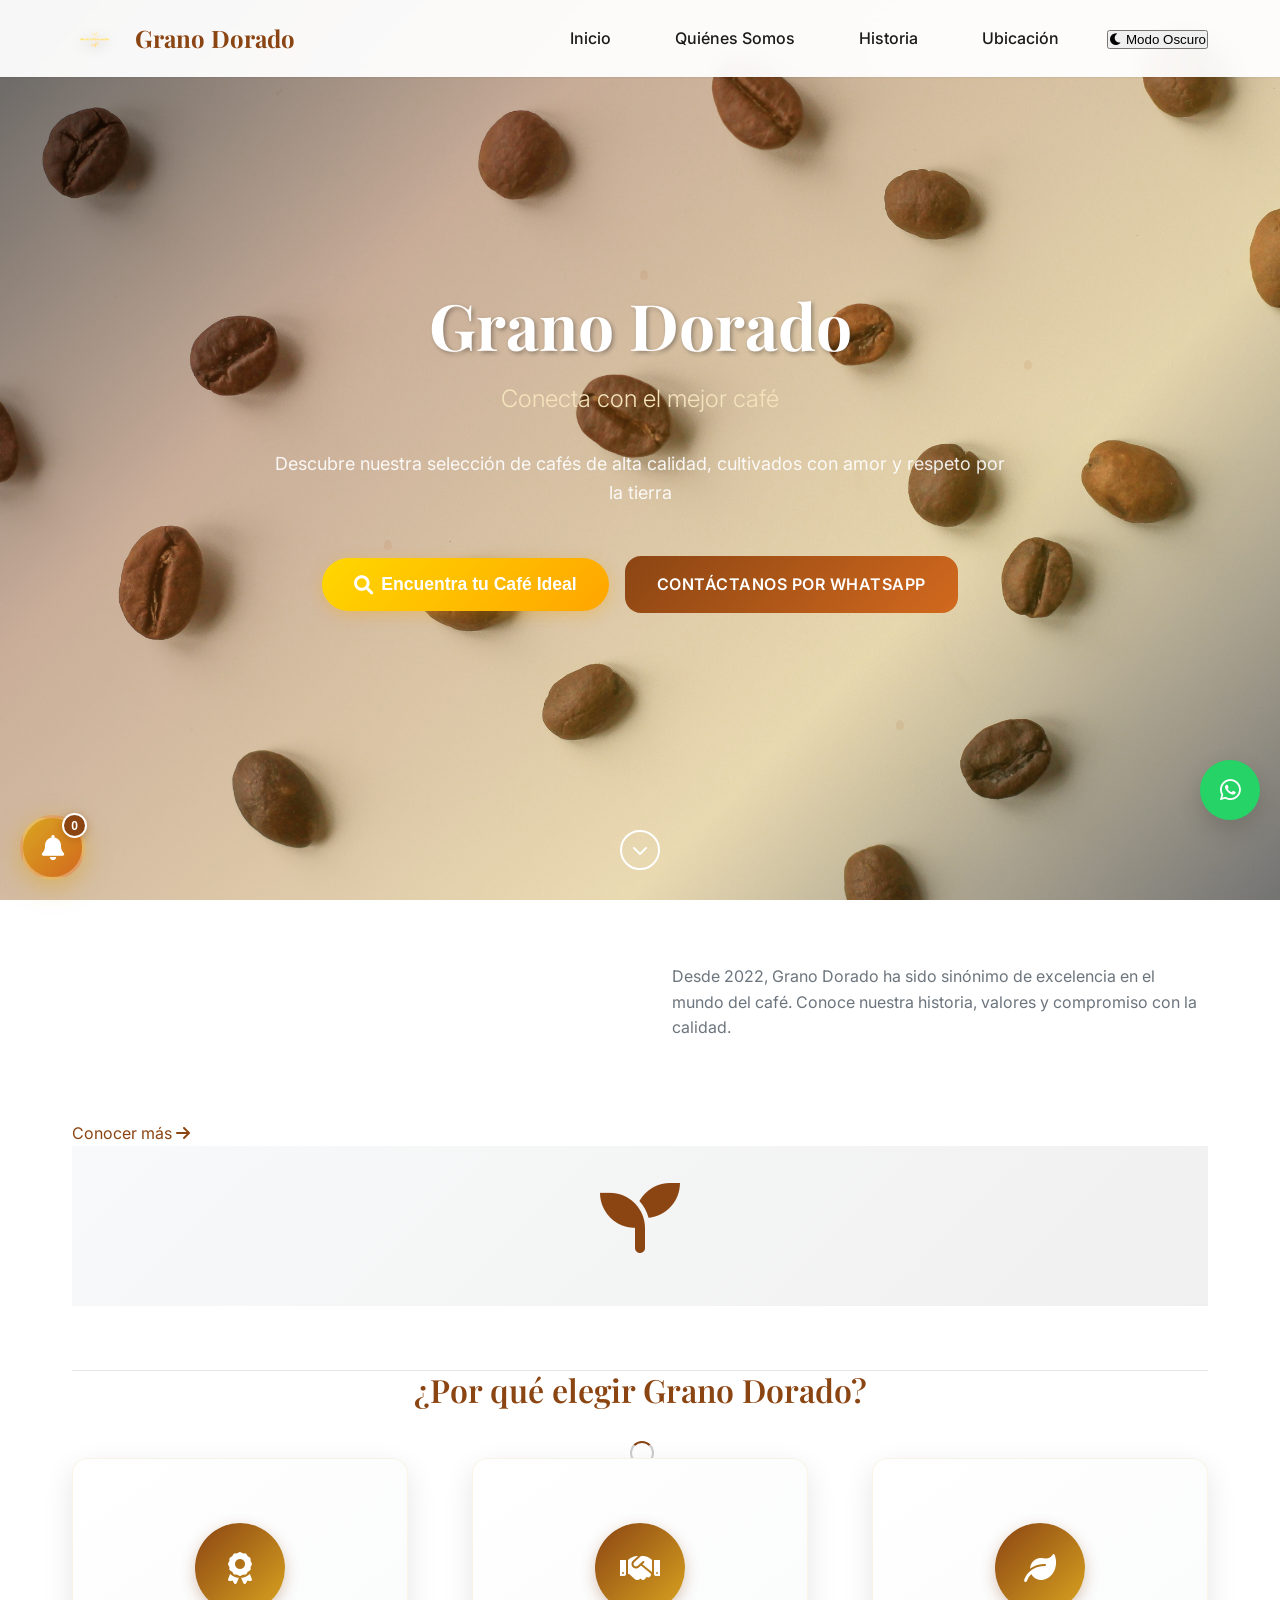
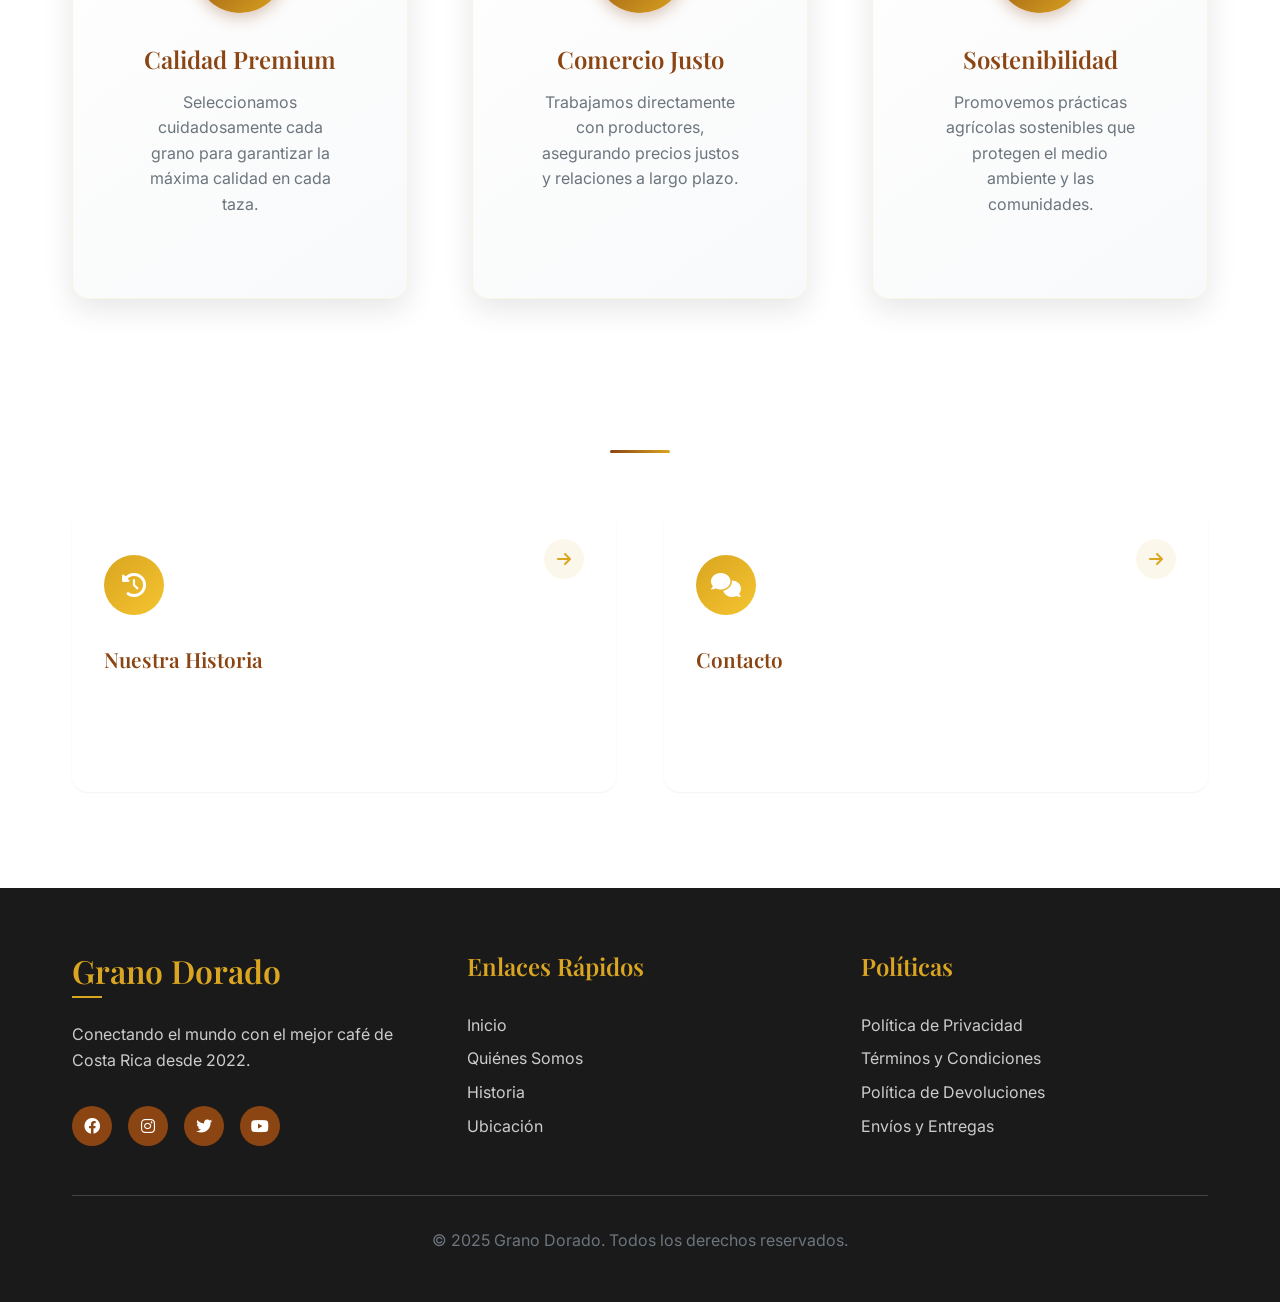
==== index.html @ ad823964 "a" ====
<!DOCTYPE html>
<html lang="es">
<head>
    <meta charset="UTF-8">
    <meta name="viewport" content="width=device-width, initial-scale=1.0">
    <meta name="description" content="Grano Dorado - Café de alta calidad, comercio justo y sostenible. Conecta con el mejor café de origen.">
    <meta name="keywords" content="café, grano, alta calidad, comercio justo, sostenible, orgánico">
    <title>Grano Dorado - Conecta con el mejor café</title>
    
    <!-- Fonts -->
    <link rel="preconnect" href="https://fonts.googleapis.com">
    <link rel="preconnect" href="https://fonts.gstatic.com" crossorigin>
    <link href="https://fonts.googleapis.com/css2?family=Inter:wght@300;400;500;600;700&family=Playfair+Display:wght@400;500;600;700&family=Montserrat:wght@300;400;500;600;700;800&display=swap" rel="stylesheet">
    
    <!-- CSS -->
    <link rel="stylesheet" href="css/styles.css">
    
    <!-- Font Awesome for icons -->
    <link rel="stylesheet" href="https://cdnjs.cloudflare.com/ajax/libs/font-awesome/6.0.0/css/all.min.css">
</head>
<body>
    <!-- Video Loading Screen -->
    <div id="loadingScreen" class="video-loading">
        <!-- Video Background -->
        <video id="loadingVideo" class="loading-video" autoplay muted playsinline>
            <source src="videos/80134-572367417_small.mp4" type="video/mp4">
        </video>
        
        <!-- Loading Overlay -->
        <div class="loading-overlay">
            <div class="loading-logo">
                    <img src="images/logo-grano-dorado.png" alt="Grano Dorado" class="logo-image">            </div>
            <p class="loading-text">Cargando...</p>
            <div class="loading-progress">
                <div class="progress-bar" id="progressBar"></div>
            </div>
        </div>
    </div>

    <!-- Navigation -->
    <nav class="navbar" id="navbar">
        <div class="nav-container">
            <div class="nav-logo">
                <a href="index.html">
                    <img src="images/logo-grano-dorado.png" alt="Grano Dorado" class="nav-logo-image">
                    <h2>Grano Dorado</h2>
                </a>
            </div>
            
            <ul class="nav-menu" id="nav-menu">
                <li class="nav-item">
                    <a href="index.html" class="nav-link active">Inicio</a>
                </li>
                <li class="nav-item">
                    <a href="quienes-somos.html" class="nav-link">Quiénes Somos</a>
                </li>
                <li class="nav-item">
                    <a href="historia.html" class="nav-link">Historia</a>
                </li>
                <li class="nav-item">
                    <a href="ubicacion.html" class="nav-link">Ubicación</a>
                </li>
                <li class="nav-item nav-dark-toggle">
                    <button class="nav-dark-mode-toggle" aria-label="Cambiar modo oscuro">
                        <i class="fas fa-moon"></i>
                        <span>Modo Oscuro</span>
                    </button>
                </li>
            </ul>
            
            <div class="hamburger" id="hamburger">
                <span class="bar"></span>
                <span class="bar"></span>
                <span class="bar"></span>
            </div>
        </div>
    </nav>

    <!-- Hero Section -->
    <section id="inicio" class="hero">
        <div class="hero-background"></div>
        
        <!-- Coffee Beans Animation Container -->
        <div class="coffee-beans-container" id="coffeeBeans"></div>
        
        <!-- Floating Background Beans -->
        <div class="floating-beans-container">
            <div class="floating-bean"></div>
            <div class="floating-bean"></div>
            <div class="floating-bean"></div>
            <div class="floating-bean"></div>
            <div class="floating-bean"></div>
        </div>
        
        <div class="hero-content">
            <div class="hero-text">
                <h1 class="hero-title fade-in">Grano Dorado</h1>
                <p class="hero-subtitle fade-in">Conecta con el mejor café</p>
                <p class="hero-description fade-in">Descubre nuestra selección de cafés de alta calidad, cultivados con amor y respeto por la tierra</p>
                
                <div class="hero-buttons fade-in">
                    <button class="coffee-recommender-btn" id="coffeeRecommenderBtn">
                        <i class="fas fa-search"></i>
                        <span>Encuentra tu Café Ideal</span>
                    </button>
                    <a href="https://wa.me/50687104694?text=Hola,%20me%20interesa%20conocer%20más%20sobre%20los%20cafés%20de%20Grano%20Dorado" target="_blank" class="cta-button" id="whatsappButton">Contáctanos por WhatsApp</a>
                </div>
                
            </div>
        </div>
        <div class="scroll-indicator">
            <div class="scroll-arrow" id="scrollArrow" style="cursor: pointer;">
                <i class="fas fa-chevron-down"></i>
            </div>
        </div>
    </section>

    <!-- Coffee Recommender Modal -->
    <div id="coffeeRecommenderModal" class="modal-overlay">
        <div class="modal-content coffee-recommender-modal">
            <div class="modal-header">
                <h2>🔍 Encuentra tu Café Ideal</h2>
                <button class="modal-close" id="closeRecommenderModal">
                    <i class="fas fa-times"></i>
                </button>
            </div>
            
            <div class="quiz-container">
                <!-- Step 1: Intensity -->
                <div class="quiz-step active" data-step="1">
                    <h3>¿Qué intensidad prefieres?</h3>
                    <div class="options-grid">
                        <button class="option-btn" data-value="suave">
                            <i class="fas fa-feather"></i>
                            <span>Suave</span>
                            <small>Sabor delicado y ligero</small>
                        </button>
                        <button class="option-btn" data-value="medio">
                            <i class="fas fa-balance-scale"></i>
                            <span>Medio</span>
                            <small>Equilibrado y aromático</small>
                        </button>
                        <button class="option-btn" data-value="fuerte">
                            <i class="fas fa-fire"></i>
                            <span>Fuerte</span>
                            <small>Intenso y robusto</small>
                        </button>
                    </div>
                </div>

                <!-- Step 2: Flavor Profile -->
                <div class="quiz-step" data-step="2">
                    <h3>¿Qué sabores te gustan más?</h3>
                    <div class="options-grid">
                        <button class="option-btn" data-value="frutal">
                            <i class="fas fa-apple-alt"></i>
                            <span>Frutal</span>
                            <small>Notas cítricas y frescas</small>
                        </button>
                        <button class="option-btn" data-value="chocolate">
                            <i class="fas fa-cookie-bite"></i>
                            <span>Chocolate</span>
                            <small>Dulce y achocolatado</small>
                        </button>
                        <button class="option-btn" data-value="nueces">
                            <i class="fas fa-seedling"></i>
                            <span>Nueces</span>
                            <small>Tostado y terroso</small>
                        </button>
                        <button class="option-btn" data-value="floral">
                            <i class="fas fa-flower"></i>
                            <span>Floral</span>
                            <small>Delicado y aromático</small>
                        </button>
                    </div>
                </div>

                <!-- Step 3: Brewing Method -->
                <div class="quiz-step" data-step="3">
                    <h3>¿Cómo preparas tu café?</h3>
                    <div class="options-grid">
                        <button class="option-btn" data-value="espresso">
                            <i class="fas fa-coffee"></i>
                            <span>Espresso</span>
                            <small>Máquina de espresso</small>
                        </button>
                        <button class="option-btn" data-value="v60">
                            <i class="fas fa-filter"></i>
                            <span>V60/Filtrado</span>
                            <small>Métodos de goteo</small>
                        </button>
                        <button class="option-btn" data-value="prensa">
                            <i class="fas fa-compress"></i>
                            <span>Prensa Francesa</span>
                            <small>Inmersión completa</small>
                        </button>
                        <button class="option-btn" data-value="moka">
                            <i class="fas fa-fire"></i>
                            <span>Moka/Greca</span>
                            <small>Estufa tradicional</small>
                        </button>
                    </div>
                </div>

                <!-- Step 4: Time of Day -->
                <div class="quiz-step" data-step="4">
                    <h3>¿Cuándo tomas más café?</h3>
                    <div class="options-grid">
                        <button class="option-btn" data-value="mañana">
                            <i class="fas fa-sun"></i>
                            <span>Mañana</span>
                            <small>Para empezar el día</small>
                        </button>
                        <button class="option-btn" data-value="tarde">
                            <i class="fas fa-clock"></i>
                            <span>Tarde</span>
                            <small>Después del almuerzo</small>
                        </button>
                        <button class="option-btn" data-value="todo">
                            <i class="fas fa-clock"></i>
                            <span>Todo el día</span>
                            <small>Soy adicto al café</small>
                        </button>
                    </div>
                </div>

                <!-- Results -->
                <div class="quiz-step" data-step="results">
                    <div class="results-container">
                        <h3>🎯 Tu Café Perfecto</h3>
                        <div class="recommended-coffee">
                            <div class="coffee-image">
                                <i class="fas fa-coffee"></i>
                            </div>
                            <div class="coffee-details">
                                <h4 id="recommendedName">Café Recomendado</h4>
                                <p id="recommendedDescription">Descripción del café perfecto para ti</p>
                                <div class="coffee-attributes">
                                    <span class="attribute" id="intensityLevel">Intensidad: Media</span>
                                    <span class="attribute" id="flavorNotes">Notas: Chocolate y nueces</span>
                                    <span class="attribute" id="brewingTip">Ideal para: Prensa francesa</span>
                                </div>
                            </div>
                        </div>
                        <div class="recommendation-actions">
                            <a href="#" id="orderCoffeeBtn" class="cta-button">Pedir por WhatsApp</a>
                            <button class="cta-button secondary" id="retakeQuizBtn">Repetir Quiz</button>
                        </div>
                    </div>
                </div>

                <!-- Navigation -->
                <div class="quiz-navigation">
                    <button class="nav-btn" id="prevBtn" style="display: none;">
                        <i class="fas fa-arrow-left"></i> Anterior
                    </button>
                    <div class="progress-indicator">
                        <div class="progress-bar">
                            <div class="progress-fill" id="progressFill"></div>
                        </div>
                        <span class="progress-text" id="progressText">1 de 4</span>
                    </div>
                    <button class="nav-btn" id="nextBtn" disabled>
                        Siguiente <i class="fas fa-arrow-right"></i>
                    </button>
                </div>
            </div>
        </div>
    </div>

    <!-- Preview Sections -->
    <section id="contenido" class="home-preview-sections">
        <div class="container">
            <!-- About Preview -->
            <div class="preview-section reveal">
                <div class="preview-content">
                    <h2>Nuestra Historia</h2>
                    <p>Desde 2022, Grano Dorado ha sido sinónimo de excelencia en el mundo del café. Conoce nuestra historia, valores y compromiso con la calidad.</p>
                    <a href="quienes-somos.html" class="preview-btn">
                        Conocer más
                        <i class="fas fa-arrow-right"></i>
                    </a>
                </div>
                <div class="preview-image">
                    <div class="image-placeholder">
                        <i class="fas fa-seedling"></i>
                    </div>
                </div>
            </div>



            <!-- Values Grid -->
            <div class="values-preview">
                <h3 class="section-subtitle">¿Por qué elegir Grano Dorado?</h3>
                <div class="values-grid">
                    <div class="value-card reveal">
                        <div class="value-icon">
                            <i class="fas fa-award"></i>
                        </div>
                        <h4>Calidad Premium</h4>
                        <p>Seleccionamos cuidadosamente cada grano para garantizar la máxima calidad en cada taza.</p>
                    </div>
                    <div class="value-card reveal">
                        <div class="value-icon">
                            <i class="fas fa-handshake"></i>
                        </div>
                        <h4>Comercio Justo</h4>
                        <p>Trabajamos directamente con productores, asegurando precios justos y relaciones a largo plazo.</p>
                    </div>
                    <div class="value-card reveal">
                        <div class="value-icon">
                            <i class="fas fa-leaf"></i>
                        </div>
                        <h4>Sostenibilidad</h4>
                        <p>Promovemos prácticas agrícolas sostenibles que protegen el medio ambiente y las comunidades.</p>
                    </div>
                </div>
            </div>
        </div>
    </section>

    <!-- Quick Links Section -->
    <section class="quick-links-section">
        <div class="container">
            <h2 class="section-title">Explora Grano Dorado</h2>
            <div class="quick-links-grid">
                <a href="historia.html" class="quick-link-card reveal">
                    <div class="quick-link-icon">
                        <i class="fas fa-history"></i>
                    </div>
                    <h3>Nuestra Historia</h3>
                    <p>3 años de tradición cafetera desde 2022</p>
                    <span class="quick-link-arrow">
                        <i class="fas fa-arrow-right"></i>
                    </span>
                </a>



                <a href="contacto.html" class="quick-link-card reveal">
                    <div class="quick-link-icon">
                        <i class="fas fa-comments"></i>
                    </div>
                    <h3>Contacto</h3>
                    <p>¿Preguntas? Estamos aquí para ayudarte</p>
                    <span class="quick-link-arrow">
                        <i class="fas fa-arrow-right"></i>
                    </span>
                </a>
            </div>
        </div>
    </section>

    <!-- Footer -->
    <footer class="footer">
        <div class="container">
            <div class="footer-content">
                <div class="footer-section">
                    <h3>Grano Dorado</h3>
                    <p>Conectando el mundo con el mejor café de Costa Rica desde 2022.</p>
                    <div class="social-links">
                        <a href="#" aria-label="Facebook"><i class="fab fa-facebook"></i></a>
                        <a href="#" aria-label="Instagram"><i class="fab fa-instagram"></i></a>
                        <a href="#" aria-label="Twitter"><i class="fab fa-twitter"></i></a>
                        <a href="#" aria-label="YouTube"><i class="fab fa-youtube"></i></a>
                    </div>
                </div>
                
                <div class="footer-section">
                    <h4>Enlaces Rápidos</h4>
                    <ul class="footer-links">
                        <li><a href="index.html">Inicio</a></li>
                        <li><a href="quienes-somos.html">Quiénes Somos</a></li>
                        <li><a href="historia.html">Historia</a></li>
                        <li><a href="ubicacion.html">Ubicación</a></li>
                    </ul>
                </div>
                

                
                <div class="footer-section">
                    <h4>Políticas</h4>
                    <ul class="footer-links">
                        <li><a href="#">Política de Privacidad</a></li>
                        <li><a href="#">Términos y Condiciones</a></li>
                        <li><a href="#">Política de Devoluciones</a></li>
                        <li><a href="#">Envíos y Entregas</a></li>
                    </ul>
                </div>
            </div>
            
            <div class="footer-bottom">
                <p>&copy; 2025 Grano Dorado. Todos los derechos reservados.</p>
            </div>
        </div>
    </footer>

    <!-- WhatsApp Floating Button -->
    <a href="https://wa.me/50687104694?text=Hola,%20me%20interesa%20conocer%20más%20sobre%20los%20cafés%20de%20Grano%20Dorado" 
       class="whatsapp-float" 
       target="_blank" 
       aria-label="Contáctanos por WhatsApp">
        <i class="fab fa-whatsapp"></i>
        <span class="whatsapp-tooltip">¡Contáctanos!</span>
    </a>

    <!-- Back to Top Button -->
    <button class="back-to-top" id="backToTop" aria-label="Volver arriba">
        <i class="fas fa-chevron-up"></i>
    </button>

    <!-- JavaScript -->
    <script src="js/main.js"></script>
    <script src="js/coffee-recommender.js"></script>
    <script src="js/notifications.js"></script>
    <script src="js/video-rapido.js"></script>
    <script src="js/animaciones-simples.js"></script>
</body>
</html>
---- css/styles.css ----
/* ===== CSS VARIABLES ===== */
:root {
  /* Colors */
  --primary-black: #1a1a1a;
  --primary-white: #ffffff;
  --coffee-brown: #8B4513;
  --coffee-light: #D2691E;
  --gold-accent: #DAA520;
  --gold-light: #F4E4BC;
  --gray-light: #f8f9fa;
  --gray-medium: #6c757d;
  --gray-dark: #343a40;
  
  /* Spacing */
  --spacing-xs: 0.5rem;
  --spacing-sm: 1rem;
  --spacing-md: 2rem;
  --spacing-lg: 3rem;
  --spacing-xl: 4rem;
  --spacing-xxl: 6rem;
  
  /* Typography */
  --font-primary: 'Inter', -apple-system, BlinkMacSystemFont, sans-serif;
  --font-heading: 'Playfair Display', serif;
  
  /* Font Sizes */
  --fs-xs: 0.75rem;
  --fs-sm: 0.875rem;
  --fs-base: 1rem;
  --fs-lg: 1.125rem;
  --fs-xl: 1.25rem;
  --fs-2xl: 1.5rem;
  --fs-3xl: 2rem;
  --fs-4xl: 2.5rem;
  --fs-5xl: 3rem;
  --fs-6xl: 4rem;
  
  /* Shadows */
  --shadow-sm: 0 1px 2px rgba(0, 0, 0, 0.05);
  --shadow-md: 0 4px 6px rgba(0, 0, 0, 0.1);
  --shadow-lg: 0 10px 25px rgba(0, 0, 0, 0.15);
  --shadow-xl: 0 20px 50px rgba(0, 0, 0, 0.2);
  
  /* Transitions */
  --transition-fast: 0.2s ease;
  --transition-medium: 0.3s ease;
  --transition-slow: 0.5s ease;
  
  /* Border Radius */
  --radius-sm: 0.25rem;
  --radius-md: 0.5rem;
  --radius-lg: 1rem;
  --radius-xl: 2rem;
}

/* ===== RESET & BASE STYLES ===== */
* {
  margin: 0;
  padding: 0;
  box-sizing: border-box;
}

html {
  scroll-behavior: smooth;
  font-size: 16px;
}

body {
  font-family: var(--font-primary);
  color: var(--primary-black);
  background-color: var(--primary-white);
  line-height: 1.6;
  overflow-x: hidden;
  transition: background-color var(--transition-medium), color var(--transition-medium);
}

/* ===== TYPOGRAPHY ===== */
h1, h2, h3, h4, h5, h6 {
  font-family: var(--font-heading);
  font-weight: 600;
  line-height: 1.2;
  margin-bottom: var(--spacing-sm);
}

h1 { font-size: var(--fs-6xl); }
h2 { font-size: var(--fs-4xl); }
h3 { font-size: var(--fs-3xl); }
h4 { font-size: var(--fs-2xl); }
h5 { font-size: var(--fs-xl); }
h6 { font-size: var(--fs-lg); }

p {
  margin-bottom: var(--spacing-sm);
  color: var(--gray-medium);
}

a {
  color: var(--coffee-brown);
  text-decoration: none;
  transition: color var(--transition-fast);
}

a:hover {
  color: var(--gold-accent);
}

/* ===== UTILITY CLASSES ===== */
.container {
  max-width: 1200px;
  margin: 0 auto;
  padding: 0 var(--spacing-md);
}

.section-title {
  text-align: center;
  margin-bottom: var(--spacing-md);
  position: relative;
}

.section-title::after {
  content: '';
  position: absolute;
  bottom: -10px;
  left: 50%;
  transform: translateX(-50%);
  width: 60px;
  height: 3px;
  background: linear-gradient(to right, var(--coffee-brown), var(--gold-accent));
  border-radius: 2px;
}

.section-description {
  text-align: center;
  font-size: var(--fs-lg);
  color: var(--gray-medium);
  margin-bottom: var(--spacing-lg);
  max-width: 600px;
  margin-left: auto;
  margin-right: auto;
}

.section-subtitle {
  text-align: center;
  margin-bottom: var(--spacing-lg);
  color: var(--coffee-brown);
}

/* ===== ANIMACIONES ULTRA SIMPLES ===== */
.reveal {
  opacity: 0;
  transform: translateY(30px);
  transition: all 1s ease;
}

.reveal.revealed {
  opacity: 1;
  transform: translateY(0);
}

/* Fade In Animation */
.fade-in {
  opacity: 0;
  animation: fadeIn 1s ease forwards;
}

.fade-in:nth-child(1) { animation-delay: 0.2s; }
.fade-in:nth-child(2) { animation-delay: 0.4s; }
.fade-in:nth-child(3) { animation-delay: 0.6s; }
.fade-in:nth-child(4) { animation-delay: 0.8s; }

@keyframes fadeIn {
  to {
    opacity: 1;
  }
}

/* ===== BUTTONS ===== */
.cta-button, .submit-btn, .whatsapp-btn {
  display: inline-block;
  padding: var(--spacing-sm) var(--spacing-md);
  background: linear-gradient(135deg, var(--coffee-brown), var(--coffee-light));
  color: var(--primary-white);
  border: none;
  border-radius: var(--radius-lg);
  font-weight: 600;
  text-transform: uppercase;
  letter-spacing: 0.5px;
  cursor: pointer;
  transition: all var(--transition-medium);
  position: relative;
  overflow: hidden;
}

.cta-button::before, .submit-btn::before, .whatsapp-btn::before {
  content: '';
  position: absolute;
  top: 0;
  left: -100%;
  width: 100%;
  height: 100%;
  background: linear-gradient(90deg, transparent, rgba(255,255,255,0.2), transparent);
  transition: left var(--transition-slow);
}

.cta-button:hover::before, .submit-btn:hover::before, .whatsapp-btn:hover::before {
  left: 100%;
}

.cta-button:hover, .submit-btn:hover, .whatsapp-btn:hover {
  transform: translateY(-2px);
  box-shadow: var(--shadow-lg);
}

.cta-button.secondary {
  background: transparent;
  border: 2px solid var(--coffee-brown);
  color: var(--coffee-brown);
}

.cta-button.secondary::before {
  background: var(--coffee-brown);
}

.cta-button.secondary:hover {
  color: var(--primary-white);
}

/* ===== NAVIGATION ===== */
.navbar {
  position: fixed;
  top: 0;
  left: 0;
  width: 100%;
  background: rgba(255, 255, 255, 0.95);
  backdrop-filter: blur(10px);
  z-index: 1000;
  transition: all var(--transition-medium);
  box-shadow: var(--shadow-sm);
}

.navbar.scrolled {
  background: rgba(255, 255, 255, 0.98);
  box-shadow: var(--shadow-md);
}

[data-theme="dark"] .navbar {
  background: rgba(26, 26, 26, 0.95);
}

[data-theme="dark"] .navbar.scrolled {
  background: rgba(26, 26, 26, 0.98);
}

.nav-container {
  display: flex;
  justify-content: space-between;
  align-items: center;
  padding: var(--spacing-sm) var(--spacing-md);
  max-width: 1200px;
  margin: 0 auto;
  width: 100%;
}

.nav-logo h2 {
  color: var(--coffee-brown);
  margin: 0;
  font-size: var(--fs-2xl);
  font-weight: 700;
}

.nav-logo a {
  text-decoration: none;
  color: inherit;
  display: flex;
  align-items: center;
  gap: 10px;
}

.nav-logo-image {
  width: 45px;
  height: auto;
  filter: drop-shadow(0 3px 6px rgba(0, 0, 0, 0.3)) brightness(1.1) contrast(1.1);
  transition: transform 0.3s ease;
}

.nav-logo a:hover .nav-logo-image {
  transform: scale(1.15);
  filter: drop-shadow(0 4px 8px rgba(0, 0, 0, 0.4)) brightness(1.2) contrast(1.15);
}

/* DEFAULT: Desktop Navigation */
.nav-menu {
  display: flex;
  list-style: none;
  gap: var(--spacing-md);
  margin: 0;
  padding: 0;
  align-items: center;
}

.nav-item {
  margin: 0;
  padding: 0;
}

.nav-link {
  color: var(--primary-black);
  font-weight: 500;
  position: relative;
  transition: color var(--transition-fast);
  text-decoration: none;
  padding: 0.5rem 1rem;
  display: block;
  white-space: nowrap;
}

.nav-link:hover {
  color: var(--gold-accent);
}

.nav-link::after {
  content: '';
  position: absolute;
  bottom: -5px;
  left: 1rem;
  right: 1rem;
  width: 0;
  height: 2px;
  background: var(--gold-accent);
  transition: width var(--transition-medium);
}

.nav-link:hover::after,
.nav-link.active::after {
  width: calc(100% - 2rem);
}

/* Hamburger Menu (hidden by default) */
.hamburger {
  display: none;
  flex-direction: column;
  cursor: pointer;
  gap: 5px;
  z-index: 1002;
  padding: 8px;
  border-radius: 8px;
  transition: all var(--transition-fast);
  position: relative;
}

.hamburger:hover {
  background: rgba(0, 0, 0, 0.05);
}

[data-theme="dark"] .hamburger:hover {
  background: rgba(255, 255, 255, 0.1);
}

.bar {
  width: 28px;
  height: 3px;
  background: var(--primary-black);
  border-radius: 2px;
  transition: all 0.3s cubic-bezier(0.68, -0.55, 0.265, 1.55);
  transform-origin: center;
}

[data-theme="dark"] .bar {
  background: var(--primary-white);
}

.hamburger.active .bar:nth-child(1) {
  transform: rotate(45deg) translate(6px, 6px);
}

.hamburger.active .bar:nth-child(2) {
  opacity: 0;
  transform: scaleX(0);
}

.hamburger.active .bar:nth-child(3) {
  transform: rotate(-45deg) translate(6px, -6px);
}

/* ===== HERO SECTION ===== */
.hero {
  height: 100vh;
  display: flex;
  align-items: center;
  justify-content: center;
  position: relative;
  overflow: hidden;
}

.hero-background {
  position: absolute;
  top: 0;
  left: 0;
  width: 100%;
  height: 100%;
  background-image: url('../images/fondo-index.jpg');
  background-size: cover;
  background-position: center center;
  background-repeat: no-repeat;
  background-attachment: fixed;
}

.hero-background::before {
  content: '';
  position: absolute;
  top: 0;
  left: 0;
  width: 100%;
  height: 100%;
  background: linear-gradient(135deg, 
    rgba(0, 0, 0, 0.6) 0%, 
    rgba(139, 69, 19, 0.4) 30%, 
    rgba(218, 165, 32, 0.3) 70%, 
    rgba(0, 0, 0, 0.5) 100%);
  z-index: 1;
}

@keyframes parallaxFloat {
  0%, 100% { transform: translateY(0px) scale(1); }
  50% { transform: translateY(-20px) scale(1.05); }
}

.hero-content {
  text-align: center;
  z-index: 2;
  color: var(--primary-white);
  max-width: 800px;
  padding: 0 var(--spacing-md);
  position: relative;
}

.hero-title {
  font-size: var(--fs-6xl);
  font-weight: 700;
  margin-bottom: var(--spacing-sm);
  text-shadow: 2px 2px 4px rgba(0,0,0,0.3);
}

.hero-subtitle {
  font-size: var(--fs-2xl);
  margin-bottom: var(--spacing-md);
  color: var(--gold-light);
  font-weight: 300;
}

.hero-description {
  font-size: var(--fs-lg);
  margin-bottom: var(--spacing-lg);
  color: rgba(255,255,255,0.9);
}

.scroll-indicator {
  position: absolute;
  bottom: 30px;
  left: 50%;
  transform: translateX(-50%);
  animation: bounce 2s infinite;
  z-index: 2;
}

.scroll-arrow {
  width: 40px;
  height: 40px;
  display: flex;
  align-items: center;
  justify-content: center;
  border: 2px solid var(--primary-white);
  border-radius: 50%;
  color: var(--primary-white);
}

@keyframes bounce {
  0%, 20%, 50%, 80%, 100% { transform: translateX(-50%) translateY(0); }
  40% { transform: translateX(-50%) translateY(-10px); }
  60% { transform: translateX(-50%) translateY(-5px); }
}

/* ===== PAGE HEADER SECTION ===== */
.page-header {
  background: linear-gradient(135deg, #2c1810 0%, #5d3317 30%, #8b4513 70%, #daa520 100%);
  color: var(--primary-white);
  padding: calc(var(--navbar-height) + var(--spacing-xl)) 0 var(--spacing-xl);
  text-align: center;
  position: relative;
  overflow: hidden;
  min-height: 60vh;
  display: flex;
  align-items: center;
  justify-content: center;
}

.page-header::before {
  content: '';
  position: absolute;
  top: 0;
  left: 0;
  width: 100%;
  height: 100%;
  background-image: 
    radial-gradient(circle at 20% 20%, rgba(218, 165, 32, 0.15) 0%, transparent 50%),
    radial-gradient(circle at 80% 80%, rgba(139, 69, 19, 0.15) 0%, transparent 50%),
    radial-gradient(circle at 50% 50%, rgba(255, 255, 255, 0.05) 0%, transparent 40%);
  animation: parallaxFloat 20s ease-in-out infinite;
}

.page-header::after {
  content: '';
  position: absolute;
  bottom: 0;
  left: 0;
  width: 100%;
  height: 100px;
  background: linear-gradient(to top, rgba(255,255,255,0.1) 0%, transparent 100%);
}

.page-header-content {
  position: relative;
  z-index: 2;
  max-width: 800px;
  margin: 0 auto;
  padding: var(--spacing-xl) var(--spacing-md);
}

.header-content h1 {
  font-size: clamp(2.5rem, 5vw, 4rem);
  font-weight: 700;
  margin-bottom: var(--spacing-md);
  text-shadow: 2px 2px 8px rgba(0,0,0,0.5);
  font-family: var(--font-secondary);
  background: linear-gradient(45deg, #ffffff, #daa520);
  -webkit-background-clip: text;
  -webkit-text-fill-color: transparent;
  background-clip: text;
  animation: textGlow 3s ease-in-out infinite alternate;
}

.header-content p {
  font-size: var(--fs-lg);
  margin-bottom: var(--spacing-lg);
  text-shadow: 1px 1px 3px rgba(0,0,0,0.4);
  opacity: 0.95;
  line-height: 1.6;
}

@keyframes textGlow {
  0% {
    filter: drop-shadow(0 0 5px rgba(218, 165, 32, 0.5));
  }
  100% {
    filter: drop-shadow(0 0 15px rgba(218, 165, 32, 0.8));
  }
}

.page-subtitle {
  font-size: var(--fs-xl);
  margin-bottom: var(--spacing-lg);
  color: rgba(255,255,255,0.9);
  font-weight: 300;
}

.breadcrumb {
  display: inline-flex;
  align-items: center;
  gap: var(--spacing-xs);
  padding: var(--spacing-xs) var(--spacing-md);
  background: rgba(255,255,255,0.1);
  backdrop-filter: blur(10px);
  border-radius: var(--radius-full);
  border: 1px solid rgba(255,255,255,0.2);
}

.breadcrumb a {
  color: var(--gold-light);
  text-decoration: none;
  font-size: var(--fs-sm);
  transition: color var(--transition-fast);
}

.breadcrumb a:hover {
  color: var(--primary-white);
}

.breadcrumb .separator {
  color: rgba(255,255,255,0.6);
  font-size: var(--fs-sm);
  margin: 0 var(--spacing-xs);
}

.breadcrumb span:last-child {
  color: var(--primary-white);
  font-size: var(--fs-sm);
  font-weight: 500;
}

/* Mobile adjustments for page header */
@media (max-width: 768px) {
  .page-header {
    padding: calc(var(--navbar-height) + var(--spacing-md)) 0 var(--spacing-md);
  }
  
  .page-title {
    font-size: var(--fs-4xl);
  }
  
  .page-subtitle {
    font-size: var(--fs-lg);
  }
  
  .breadcrumb {
    padding: var(--spacing-xs) var(--spacing-sm);
  }
}

/* ===== ABOUT SECTION ===== */
.about-section {
  padding: var(--spacing-xxl) 0;
  background: var(--gray-light);
}

.about-content-wrapper {
  display: grid;
  grid-template-columns: 1fr 1.2fr;
  gap: 4rem;
  align-items: start;
  margin-bottom: 3rem;
}

@media (max-width: 968px) {
  .about-content-wrapper {
    grid-template-columns: 1fr;
    gap: 2rem;
    text-align: center;
  }
}

.about-grid {
  display: grid;
  grid-template-columns: 1fr 1fr;
  gap: var(--spacing-xl);
  align-items: center;
  margin-bottom: var(--spacing-xxl);
}

.about-image {
  display: flex;
  align-items: center;
  justify-content: center;
  height: 450px;
  background: linear-gradient(135deg, #f8f9fa 0%, #ffffff 50%, #f1f3f4 100%);
  border-radius: var(--radius-xl);
  box-shadow: 0 15px 35px rgba(0, 0, 0, 0.1);
  position: relative;
  overflow: hidden;
}

.about-image::before {
  content: '';
  position: absolute;
  top: 0;
  left: 0;
  width: 100%;
  height: 100%;
  background: radial-gradient(circle at center, rgba(139, 69, 19, 0.05), transparent 70%);
}

.image-placeholder {
  text-align: center;
  color: var(--coffee-brown);
  position: relative;
  z-index: 1;
}

.image-placeholder i {
  font-size: 5rem;
  margin-bottom: var(--spacing-sm);
  display: block;
  background: linear-gradient(135deg, var(--coffee-brown), #8B4513);
  -webkit-background-clip: text;
  -webkit-text-fill-color: transparent;
  background-clip: text;
  animation: breathe 3s ease-in-out infinite;
}

@keyframes breathe {
  0%, 100% { transform: scale(1); }
  50% { transform: scale(1.05); }
}

.image-placeholder p {
  font-size: 1.2rem;
  font-weight: 600;
  margin: 0;
  color: var(--coffee-brown);
  text-transform: uppercase;
  letter-spacing: 1px;
}

.about-content h2 {
  color: var(--coffee-brown);
  margin-bottom: var(--spacing-md);
  font-size: 2.5rem;
  font-weight: 700;
}

.story-content {
  margin-bottom: 2rem;
}

.story-highlight {
  font-size: 1.3rem;
  font-weight: 600;
  color: var(--coffee-brown);
  margin-bottom: 1rem;
  line-height: 1.4;
}

.commitment-text {
  font-style: italic;
  color: #666;
  border-left: 4px solid var(--gold);
  padding-left: 1.5rem;
  margin-top: 1.5rem;
  font-size: 1.1rem;
}

/* Mission & Vision Section */
.mission-vision-section {
  margin-top: 4rem;
  padding-top: 3rem;
  border-top: 2px solid #e8e8e8;
}

.mission-vision-grid {
  display: grid;
  grid-template-columns: repeat(auto-fit, minmax(300px, 1fr));
  gap: 2rem;
  margin-top: 2rem;
}

.mission-card,
.vision-card {
  background: linear-gradient(135deg, #fff 0%, #f8f9fa 100%);
  padding: 2.5rem 2rem;
  border-radius: 20px;
  text-align: center;
  position: relative;
  box-shadow: 0 10px 30px rgba(0, 0, 0, 0.08);
  transition: all 0.3s ease;
  overflow: hidden;
}

.mission-card:hover,
.vision-card:hover {
  transform: translateY(-5px);
  box-shadow: 0 20px 40px rgba(0, 0, 0, 0.12);
}

.card-icon {
  width: 80px;
  height: 80px;
  margin: 0 auto 1.5rem;
  background: linear-gradient(135deg, var(--coffee-brown), #8B4513);
  border-radius: 50%;
  display: flex;
  align-items: center;
  justify-content: center;
  position: relative;
  overflow: hidden;
}

.card-icon::before {
  content: '';
  position: absolute;
  top: -50%;
  left: -50%;
  width: 200%;
  height: 200%;
  background: linear-gradient(45deg, transparent, rgba(255, 255, 255, 0.3), transparent);
  transform: rotate(45deg);
  animation: iconShimmer 3s ease-in-out infinite;
}

@keyframes iconShimmer {
  0%, 100% { transform: rotate(45deg) translateX(-200%); }
  50% { transform: rotate(45deg) translateX(200%); }
}

.card-icon i {
  font-size: 2.5rem;
  color: white;
  z-index: 1;
  position: relative;
}

.mission-card h3,
.vision-card h3 {
  color: var(--coffee-brown);
  font-size: 1.5rem;
  font-weight: 700;
  margin-bottom: 1rem;
}

.mission-card p,
.vision-card p {
  color: #555;
  line-height: 1.7;
  font-size: 1rem;
  margin-bottom: 2rem;
}

.card-accent {
  position: absolute;
  bottom: 0;
  left: 0;
  width: 100%;
  height: 4px;
  background: linear-gradient(90deg, var(--gold), var(--coffee-brown));
}

/* Responsive adjustments */
@media (max-width: 768px) {
  .about-content h2 {
    font-size: 2rem;
  }
  
  .story-highlight {
    font-size: 1.2rem;
  }
  
  .mission-vision-grid {
    grid-template-columns: 1fr;
    gap: 1.5rem;
  }
  
  .mission-card,
  .vision-card {
    padding: 2rem 1.5rem;
  }
}

/* Values Section */
.values-section {
  padding: var(--spacing-xxl) 0;
  background: linear-gradient(135deg, #f8f9fa 0%, #ffffff 50%, #f1f3f4 100%);
  position: relative;
  overflow: hidden;
}

.values-section::before {
  content: '';
  position: absolute;
  top: 0;
  left: 0;
  width: 100%;
  height: 100%;
  background-image: 
    radial-gradient(circle at 10% 20%, rgba(218, 165, 32, 0.03) 0%, transparent 50%),
    radial-gradient(circle at 90% 80%, rgba(139, 69, 19, 0.03) 0%, transparent 50%);
  animation: parallaxFloat 25s ease-in-out infinite;
}

.values-grid {
  display: grid;
  grid-template-columns: repeat(auto-fit, minmax(320px, 1fr));
  gap: var(--spacing-xl);
  position: relative;
  z-index: 1;
}

.value-card {
  background: linear-gradient(145deg, #ffffff, #f8f9fa);
  padding: var(--spacing-xl);
  border-radius: var(--radius-lg);
  text-align: center;
  box-shadow: 0 10px 30px rgba(0,0,0,0.1);
  transition: all var(--transition-medium);
  position: relative;
  overflow: hidden;
  border: 1px solid rgba(218, 165, 32, 0.1);
}

.value-card::before {
  content: '';
  position: absolute;
  top: 0;
  left: 0;
  width: 100%;
  height: 100%;
  background: linear-gradient(135deg, rgba(218, 165, 32, 0.05), rgba(139, 69, 19, 0.05));
  opacity: 0;
  transition: opacity var(--transition-medium);
}

.value-card:hover {
  transform: translateY(-10px) scale(1.02);
  box-shadow: 0 20px 50px rgba(218, 165, 32, 0.3);
  border-color: var(--gold-accent);
}

.value-card:hover::before {
  opacity: 1;
}

.value-icon {
  width: 90px;
  height: 90px;
  margin: 0 auto var(--spacing-md);
  background: linear-gradient(135deg, var(--coffee-brown), var(--gold-accent));
  border-radius: 50%;
  display: flex;
  align-items: center;
  justify-content: center;
  color: var(--primary-white);
  font-size: var(--fs-3xl);
  transition: all var(--transition-medium);
  position: relative;
  z-index: 1;
  box-shadow: 0 5px 15px rgba(139, 69, 19, 0.3);
}

.value-card:hover .value-icon {
  transform: rotateY(360deg) scale(1.1);
  background: linear-gradient(135deg, var(--gold-accent), var(--coffee-brown));
  box-shadow: 0 10px 25px rgba(218, 165, 32, 0.5);
}

.value-card h4 {
  color: var(--coffee-brown);
  margin-bottom: var(--spacing-sm);
}

/* ===== TIMELINE SECTION ===== */
.timeline-section {
  padding: var(--spacing-xxl) 0;
}

.timeline {
  position: relative;
  max-width: 1000px;
  margin: 0 auto;
}

.timeline::before {
  content: '';
  position: absolute;
  left: 50%;
  top: 0;
  bottom: 0;
  width: 4px;
  background: linear-gradient(to bottom, var(--coffee-brown), var(--gold-accent));
  transform: translateX(-50%);
}

.timeline-item {
  position: relative;
  margin-bottom: var(--spacing-xl);
  width: 50%;
}

.timeline-item:nth-child(odd) {
  left: 0;
  padding-right: var(--spacing-lg);
  text-align: right;
}

.timeline-item:nth-child(even) {
  left: 50%;
  padding-left: var(--spacing-lg);
  text-align: left;
}

.timeline-content {
  background: var(--primary-white);
  padding: var(--spacing-md);
  border-radius: var(--radius-lg);
  box-shadow: var(--shadow-md);
  position: relative;
  transition: all var(--transition-medium);
}

.timeline-content:hover {
  transform: scale(1.05);
  box-shadow: var(--shadow-lg);
}

.timeline-content::before {
  content: '';
  position: absolute;
  top: 20px;
  width: 0;
  height: 0;
  border: 10px solid transparent;
}

.timeline-item:nth-child(odd) .timeline-content::before {
  right: -20px;
  border-left-color: var(--primary-white);
}

.timeline-item:nth-child(even) .timeline-content::before {
  left: -20px;
  border-right-color: var(--primary-white);
}

.timeline-year {
  font-size: var(--fs-2xl);
  font-weight: 700;
  color: var(--gold-accent);
  margin-bottom: var(--spacing-xs);
}

.timeline-content h4 {
  color: var(--coffee-brown);
  margin-bottom: var(--spacing-sm);
}

/* ===== MILESTONES SECTION ===== */
.milestones-section {
  padding: var(--spacing-xxl) 0;
  background: linear-gradient(135deg, var(--coffee-brown) 0%, var(--coffee-light) 100%);
  position: relative;
  overflow: hidden;
}

.milestones-section::before {
  content: '';
  position: absolute;
  top: 0;
  left: 0;
  right: 0;
  bottom: 0;
  background: url("data:image/svg+xml,%3Csvg width='60' height='60' viewBox='0 0 60 60' xmlns='http://www.w3.org/2000/svg'%3E%3Cg fill='none' fill-rule='evenodd'%3E%3Cg fill='%23ffffff' fill-opacity='0.05'%3E%3Ccircle cx='30' cy='30' r='4'/%3E%3C/g%3E%3C/g%3E%3C/svg%3E") repeat;
  z-index: 1;
}

.milestones-section .container {
  position: relative;
  z-index: 2;
}

.milestones-section .section-title {
  color: var(--primary-white);
  text-align: center;
  margin-bottom: var(--spacing-xl);
  text-shadow: 2px 2px 4px rgba(0, 0, 0, 0.3);
}

.milestones-grid {
  display: grid;
  grid-template-columns: repeat(auto-fit, minmax(250px, 1fr));
  gap: var(--spacing-lg);
  margin-top: var(--spacing-xl);
}

.milestone-card {
  background: rgba(255, 255, 255, 0.95);
  backdrop-filter: blur(10px);
  border-radius: var(--radius-lg);
  padding: var(--spacing-xl);
  text-align: center;
  box-shadow: 
    0 8px 32px rgba(0, 0, 0, 0.1),
    inset 0 1px 0 rgba(255, 255, 255, 0.2);
  border: 1px solid rgba(255, 255, 255, 0.3);
  transition: all 0.6s ease-out;
  position: relative;
  overflow: hidden;
}

/* Animación específica para milestone cards */
.milestone-card.reveal {
  opacity: 0;
  transform: translateY(40px) scale(0.95);
  transition: opacity 1.5s ease-out, transform 1.5s ease-out;
}

.milestone-card.reveal.revealed {
  opacity: 1;
  transform: translateY(0) scale(1);
}

.milestone-card::before {
  content: '';
  position: absolute;
  top: 0;
  left: -100%;
  width: 100%;
  height: 100%;
  background: linear-gradient(90deg, transparent, rgba(255, 255, 255, 0.2), transparent);
  transition: left 0.6s ease;
}

.milestone-card:hover::before {
  left: 100%;
}

.milestone-card:hover {
  transform: translateY(-10px) scale(1.02);
  box-shadow: 
    0 20px 40px rgba(0, 0, 0, 0.15),
    inset 0 1px 0 rgba(255, 255, 255, 0.3);
}

.milestone-number {
  font-size: 4rem;
  font-weight: 900;
  background: linear-gradient(45deg, var(--gold-accent), var(--gold-light));
  -webkit-background-clip: text;
  -webkit-text-fill-color: transparent;
  background-clip: text;
  line-height: 1;
  margin-bottom: var(--spacing-sm);
  text-shadow: 0 2px 4px rgba(0, 0, 0, 0.1);
  position: relative;
  z-index: 2;
}

.milestone-card h4 {
  font-size: var(--fs-xl);
  color: var(--coffee-brown);
  margin-bottom: var(--spacing-sm);
  font-weight: 600;
  position: relative;
  z-index: 2;
}

.milestone-card p {
  color: var(--gray-dark);
  font-size: var(--fs-base);
  line-height: 1.6;
  position: relative;
  z-index: 2;
}

/* Counter Animation */
@keyframes countUp {
  from {
    opacity: 0;
    transform: translateY(20px);
  }
  to {
    opacity: 1;
    transform: translateY(0);
  }
}

.milestone-number.animate {
  animation: countUp 1.5s ease-out;
}

@keyframes countUp {
  0% {
    transform: scale(0.8);
    opacity: 0.5;
  }
  50% {
    transform: scale(1.1);
  }
  100% {
    transform: scale(1);
    opacity: 1;
  }
}

/* Responsive Design for Milestones */
@media (max-width: 768px) {
  .milestones-grid {
    grid-template-columns: repeat(auto-fit, minmax(200px, 1fr));
    gap: var(--spacing-md);
  }
  
  .milestone-card {
    padding: var(--spacing-lg);
  }
  
  .milestone-number {
    font-size: 3rem;
  }
  
  .milestone-card h4 {
    font-size: var(--fs-lg);
  }
}

@media (max-width: 480px) {
  .milestones-grid {
    grid-template-columns: 1fr;
  }
  
  .milestone-number {
    font-size: 2.5rem;
  }
}

/* ===== PRODUCTS SECTION ===== */
.products-section {
  padding: var(--spacing-xxl) 0;
  background: var(--gray-light);
}

.product-filters {
  display: flex;
  justify-content: center;
  gap: var(--spacing-sm);
  margin-bottom: var(--spacing-lg);
  flex-wrap: wrap;
}

.filter-btn {
  padding: var(--spacing-xs) var(--spacing-md);
  background: var(--primary-white);
  color: var(--gray-medium);
  border: 2px solid transparent;
  border-radius: var(--radius-md);
  cursor: pointer;
  transition: all var(--transition-fast);
  font-weight: 500;
}

.filter-btn:hover,
.filter-btn.active {
  background: var(--coffee-brown);
  color: var(--primary-white);
  border-color: var(--coffee-brown);
}

.products-grid {
  display: grid;
  grid-template-columns: repeat(auto-fit, minmax(300px, 1fr));
  gap: var(--spacing-lg);
}

.product-card {
  background: var(--primary-white);
  border-radius: var(--radius-lg);
  overflow: hidden;
  box-shadow: var(--shadow-md);
  transition: all var(--transition-medium);
}

.product-card:hover {
  transform: translateY(-5px);
  box-shadow: var(--shadow-xl);
}

.product-image {
  position: relative;
  height: 250px;
  display: flex;
  align-items: center;
  justify-content: center;
  background: var(--gray-light);
  overflow: hidden;
}

.product-image .image-placeholder {
  color: var(--coffee-brown);
}

.product-image .image-placeholder i {
  font-size: 3rem;
}

.product-overlay {
  position: absolute;
  top: 0;
  left: 0;
  right: 0;
  bottom: 0;
  background: rgba(0,0,0,0.8);
  display: flex;
  align-items: center;
  justify-content: center;
  gap: var(--spacing-sm);
  opacity: 0;
  transition: opacity var(--transition-medium);
}

.product-card:hover .product-overlay {
  opacity: 1;
}

.btn-add-cart,
.btn-view-more {
  padding: var(--spacing-xs) var(--spacing-sm);
  border: 2px solid var(--primary-white);
  background: transparent;
  color: var(--primary-white);
  border-radius: var(--radius-md);
  cursor: pointer;
  transition: all var(--transition-fast);
  font-weight: 500;
}

.btn-add-cart:hover {
  background: var(--gold-accent);
  border-color: var(--gold-accent);
}

.btn-view-more:hover {
  background: var(--coffee-brown);
  border-color: var(--coffee-brown);
}

.product-info {
  padding: var(--spacing-md);
}

.product-info h4 {
  color: var(--coffee-brown);
  margin-bottom: var(--spacing-xs);
}

.product-description {
  color: var(--gray-medium);
  font-size: var(--fs-sm);
  margin-bottom: var(--spacing-sm);
}

.product-price {
  font-size: var(--fs-xl);
  font-weight: 700;
  color: var(--gold-accent);
  margin-bottom: var(--spacing-sm);
}

.product-tags {
  display: flex;
  gap: var(--spacing-xs);
  flex-wrap: wrap;
}

.tag {
  padding: 0.25rem 0.5rem;
  background: var(--coffee-brown);
  color: var(--primary-white);
  border-radius: var(--radius-sm);
  font-size: var(--fs-xs);
  font-weight: 500;
}

/* ===== BLOG SECTION ===== */
.blog-section {
  padding: var(--spacing-xxl) 0;
}

.blog-grid {
  display: grid;
  grid-template-columns: repeat(auto-fit, minmax(350px, 1fr));
  gap: var(--spacing-lg);
}

.blog-card {
  background: var(--primary-white);
  border-radius: var(--radius-lg);
  overflow: hidden;
  box-shadow: var(--shadow-md);
  transition: all var(--transition-medium);
}

.blog-card:hover {
  transform: translateY(-5px);
  box-shadow: var(--shadow-xl);
}

.blog-image {
  height: 200px;
  display: flex;
  align-items: center;
  justify-content: center;
  background: var(--gray-light);
  color: var(--coffee-brown);
}

.blog-image i {
  font-size: 3rem;
}

.blog-content {
  padding: var(--spacing-md);
}

.blog-meta {
  display: flex;
  gap: var(--spacing-sm);
  margin-bottom: var(--spacing-sm);
  font-size: var(--fs-sm);
}

.blog-date {
  color: var(--gray-medium);
}

.blog-category {
  color: var(--coffee-brown);
  font-weight: 600;
}

.blog-content h3 {
  color: var(--coffee-brown);
  margin-bottom: var(--spacing-sm);
}

.read-more {
  color: var(--gold-accent);
  font-weight: 600;
  display: inline-flex;
  align-items: center;
  gap: 0.25rem;
  transition: gap var(--transition-fast);
}

.read-more:hover {
  gap: 0.5rem;
}



/* ===== FOOTER ===== */
.footer {
  background: var(--primary-black);
  color: var(--primary-white);
  padding: var(--spacing-xl) 0 var(--spacing-md);
}

.footer-content {
  display: grid;
  grid-template-columns: repeat(auto-fit, minmax(250px, 1fr));
  gap: var(--spacing-lg);
  margin-bottom: var(--spacing-lg);
}

.footer-section h3,
.footer-section h4 {
  color: var(--gold-accent);
  margin-bottom: var(--spacing-md);
}

.footer-section p {
  color: #ccc;
}

.social-links {
  display: flex;
  gap: var(--spacing-sm);
  margin-top: var(--spacing-md);
}

.social-links a {
  width: 40px;
  height: 40px;
  background: var(--coffee-brown);
  color: var(--primary-white);
  border-radius: 50%;
  display: flex;
  align-items: center;
  justify-content: center;
  transition: all var(--transition-fast);
}

.social-links a:hover {
  background: var(--gold-accent);
  transform: translateY(-2px);
}

.footer-links {
  list-style: none;
}

.footer-links li {
  margin-bottom: var(--spacing-xs);
}

.footer-links a {
  color: #ccc;
  transition: color var(--transition-fast);
}

.footer-links a:hover {
  color: var(--gold-accent);
}

.footer-bottom {
  border-top: 1px solid #444;
  padding-top: var(--spacing-md);
  text-align: center;
  color: #999;
}

/* ===== BACK TO TOP ===== */
.back-to-top {
  position: fixed;
  bottom: 30px;
  right: 30px;
  width: 50px;
  height: 50px;
  background: var(--coffee-brown);
  color: var(--primary-white);
  border: none;
  border-radius: 50%;
  cursor: pointer;
  opacity: 0;
  visibility: hidden;
  transition: all var(--transition-medium);
  z-index: 100;
  display: flex;
  align-items: center;
  justify-content: center;
  font-size: var(--fs-lg);
}

.back-to-top.visible {
  opacity: 1;
  visibility: visible;
}

.back-to-top:hover {
  background: var(--gold-accent);
  transform: translateY(-2px);
}

/* ===== RESPONSIVE DESIGN ===== */

/* Tablet */
@media (max-width: 1024px) {
  .timeline::before {
    left: 30px;
  }
  
  .timeline-item {
    width: 100%;
    left: 0 !important;
    padding-left: 80px !important;
    padding-right: 0 !important;
    text-align: left !important;
  }
  
  .timeline-content::before {
    left: -20px !important;
    border-right-color: var(--primary-white) !important;
    border-left-color: transparent !important;
  }
  
  .about-grid {
    grid-template-columns: 1fr;
    gap: var(--spacing-md);
  }
  
  .values-grid {
    grid-template-columns: repeat(auto-fit, minmax(250px, 1fr));
  }
}

/* Mobile Navigation */
@media (max-width: 768px) {
  :root {
    --fs-6xl: 3rem;
    --fs-4xl: 2rem;
    --fs-3xl: 1.75rem;
    --fs-2xl: 1.5rem;
  }
  
  /* Adjust nav container for mobile */
  .nav-container {
    padding: var(--spacing-sm) var(--spacing-md);
    position: relative;
  }
  
  /* Show hamburger menu */
  .hamburger {
    display: flex;
    position: relative;
    margin-left: auto;
    margin-right: 0;
    z-index: 1002;
  }
  
  /* Hide navigation menu by default */
  .nav-menu {
    position: fixed;
    top: 70px;
    right: -320px;
    width: 320px;
    height: calc(100vh - 70px);
    background: #ffffff;
    flex-direction: column;
    justify-content: flex-start;
    align-items: center;
    padding: var(--spacing-xl) var(--spacing-md);
    gap: 0;
    transition: right 0.4s cubic-bezier(0.25, 0.46, 0.45, 0.94);
    overflow-y: auto;
    z-index: 1001;
  }
  
  /* Show menu when active */
  .nav-menu.active {
    right: 0;
  }
  
  /* Add body class when menu is open to prevent scrolling */
  .menu-open {
    overflow: hidden;
  }
  
  /* Animate menu items when menu opens */
  .nav-menu.active .nav-item {
    animation: slideInFromRight 0.3s ease-out forwards;
  }
  
  .nav-menu.active .nav-item:nth-child(1) { animation-delay: 0.1s; }
  .nav-menu.active .nav-item:nth-child(2) { animation-delay: 0.15s; }
  .nav-menu.active .nav-item:nth-child(3) { animation-delay: 0.2s; }
  .nav-menu.active .nav-item:nth-child(4) { animation-delay: 0.25s; }
  .nav-menu.active .nav-item:nth-child(5) { animation-delay: 0.3s; }
  
  @keyframes slideInFromRight {
    from {
      opacity: 0;
      transform: translateX(30px);
    }
    to {
      opacity: 1;
      transform: translateX(0);
    }
  }
  
  /* Dark theme for mobile menu */
  [data-theme="dark"] .nav-menu {
    background: #1a1a1a;
  }
  
  /* Mobile menu items */
  .nav-item {
    margin: 0;
    width: 100%;
    max-width: 300px;
    text-align: center;
  }
  
  .nav-item:not(.nav-dark-toggle) {
    border-bottom: 1px solid rgba(0, 0, 0, 0.08);
  }
  
  [data-theme="dark"] .nav-item:not(.nav-dark-toggle) {
    border-bottom: 1px solid rgba(255, 255, 255, 0.1);
  }
  
  .nav-link {
    display: block;
    padding: 1.25rem 2rem;
    width: 100%;
    font-size: 1.1rem;
    font-weight: 500;
    letter-spacing: 0.5px;
    transition: all var(--transition-fast);
    border-radius: 12px;
    margin: 0.25rem 0;
  }
  
  .nav-link:hover {
    background: rgba(139, 69, 19, 0.1);
    transform: translateX(-8px);
  }
  
  .nav-link.active {
    background: var(--coffee-brown);
    color: var(--primary-white);
    transform: translateX(-8px);
  }
  
  /* Dark mode toggle in mobile menu */
  .nav-dark-toggle {
    margin-top: var(--spacing-lg);
    padding: var(--spacing-md);
  }
  
  .nav-dark-mode-toggle {
    display: flex;
    align-items: center;
    gap: 0.75rem;
    padding: 0.875rem 1.5rem;
    background: rgba(139, 69, 19, 0.1);
    border: 2px solid var(--coffee-brown);
    border-radius: 25px;
    color: var(--coffee-brown);
    font-weight: 600;
    transition: all var(--transition-fast);
    cursor: pointer;
  }
  
  .nav-dark-mode-toggle:hover {
    background: var(--coffee-brown);
    color: var(--primary-white);
    transform: scale(1.05);
  }
  
  [data-theme="dark"] .nav-dark-mode-toggle {
    background: rgba(255, 255, 255, 0.1);
    border-color: var(--primary-white);
    color: var(--primary-white);
  }
  
  [data-theme="dark"] .nav-dark-mode-toggle:hover {
    background: var(--primary-white);
    color: var(--primary-black);
  }
  
  /* Remove underline effect for mobile menu links */
  .nav-link::after {
    display: none;
  }
  
  .hero-title {
    font-size: var(--fs-4xl);
  }
  
  .hero-subtitle {
    font-size: var(--fs-xl);
  }
  
  .container {
    padding: 0 var(--spacing-sm);
  }
  
  .products-grid,
  .blog-grid {
    grid-template-columns: 1fr;
  }
  
  .product-filters {
    flex-direction: column;
    align-items: center;
  }
  
  .values-grid {
    grid-template-columns: 1fr;
  }
  
  .timeline-item {
    padding-left: 60px !important;
  }
  
  .timeline::before {
    left: 20px;
  }
  
  .dark-mode-toggle {
    top: 15px;
    right: 70px; /* Move left to avoid hamburger menu */
    width: 40px;
    height: 40px;
    font-size: 1rem;
  }
  
  .back-to-top {
    bottom: 20px;
    right: 20px;
    width: 45px;
    height: 45px;
  }
}

/* Mobile adjustments for hero background */
@media (max-width: 768px) {
  .hero-background {
    background-attachment: scroll; /* Fixed attachment can cause issues on mobile */
    background-position: center center;
  }
}

/* Extra Small Mobile */
@media (max-width: 480px) {
  /* Adjust mobile menu for small screens */
  .nav-menu {
    right: -280px;
    width: 280px;
    padding: var(--spacing-lg) var(--spacing-sm);
  }
  
  .nav-link {
    font-size: 1rem;
    padding: 1rem 1.5rem;
  }
  
  .hero {
    padding: 0 var(--spacing-sm);
  }
  
  .hero-background {
    background-position: center top;
    filter: brightness(1.15) contrast(1.1);
    background-attachment: scroll;
  }
  
  .hero-title {
    font-size: var(--fs-3xl);
  }
  
  .section-title {
    font-size: var(--fs-3xl);
  }
  
  .value-card,
  .blog-card,
  .product-card {
    margin: 0 var(--spacing-xs);
  }
  
  .timeline-item {
    padding-left: 50px !important;
  }
  
  .timeline::before {
    left: 15px;
  }
  
  /* Extra adjustments for very small screens */
  .dark-mode-toggle {
    right: 60px; /* Even more space from hamburger */
    width: 35px;
    height: 35px;
    font-size: 0.9rem;
  }
  
  .nav-container {
    padding: var(--spacing-xs) var(--spacing-sm);
  }
}

/* ===== PRINT STYLES ===== */
@media print {
  .navbar,
  .back-to-top,
  .scroll-indicator {
    display: none !important;
  }
  
  .hero {
    height: auto;
    padding: var(--spacing-lg) 0;
  }
  
  * {
    background: transparent !important;
    color: black !important;
    box-shadow: none !important;
  }
}

/* ===== ACCESSIBILITY ===== */
@media (prefers-reduced-motion: reduce) {
  * {
    animation-duration: 0.01ms !important;
    animation-iteration-count: 1 !important;
    transition-duration: 0.01ms !important;
  }
}

/* Focus Styles */
button:focus,
input:focus,
textarea:focus,
a:focus {
  outline: 2px solid var(--gold-accent);
  outline-offset: 2px;
}

/* High Contrast Mode */
@media (prefers-contrast: high) {
  :root {
    --coffee-brown: #000000;
    --gold-accent: #FFD700;
    --gray-medium: #000000;
  }
}

/* ===== ADDITIONAL UTILITY CLASSES ===== */

/* Loading States */
.loading {
  position: relative;
  color: transparent !important;
}

.loading::after {
  content: '';
  position: absolute;
  top: 50%;
  left: 50%;
  width: 20px;
  height: 20px;
  margin-top: -10px;
  margin-left: -10px;
  border: 2px solid #ccc;
  border-top: 2px solid var(--coffee-brown);
  border-radius: 50%;
  animation: spin 1s linear infinite;
}

@keyframes spin {
  0% { transform: rotate(0deg); }
  100% { transform: rotate(360deg); }
}



/* Notification Styles */
.notification {
  font-family: var(--font-primary);
}

.notification-content {
  display: flex;
  align-items: center;
  gap: var(--spacing-sm);
}

.notification-close {
  background: none;
  border: none;
  color: inherit;
  font-size: 1.2rem;
  cursor: pointer;
  margin-left: auto;
  padding: 0;
  width: 20px;
  height: 20px;
  display: flex;
  align-items: center;
  justify-content: center;
}

/* Ripple Effect */
.ripple {
  position: absolute;
  border-radius: 50%;
  background: rgba(255, 255, 255, 0.6);
  transform: scale(0);
  animation: ripple 0.6s linear;
  pointer-events: none;
}

@keyframes ripple {
  to {
    transform: scale(4);
    opacity: 0;
  }
}

/* Skip Link */
.skip-link {
  position: fixed !important;
  top: -40px;
  left: 6px;
  background: #000 !important;
  color: #fff !important;
  padding: 8px !important;
  text-decoration: none !important;
  z-index: 1002 !important;
  transition: top 0.3s !important;
  border-radius: 0 0 4px 4px;
  font-weight: bold;
}

.skip-link:focus {
  top: 6px !important;
}

/* Screen Reader Only */
.sr-only {
  position: absolute !important;
  left: -10000px !important;
  width: 1px !important;
  height: 1px !important;
  overflow: hidden !important;
}

/* Menu Open State */
body.menu-open {
  overflow: hidden;
}

/* Image Placeholders Enhancement */
.image-placeholder {
  transition: all var(--transition-medium);
  padding: var(--spacing-md);
  background: linear-gradient(135deg, var(--gray-light), #f0f0f0);
}

.image-placeholder:hover {
  background: linear-gradient(135deg, var(--coffee-light), var(--gold-light));
  color: var(--primary-white);
}

/* Product Card Enhancements */
.product-card.filtered-out {
  opacity: 0;
  transform: scale(0.8);
  transition: all 0.3s ease;
}

.product-card.filtered-in {
  opacity: 1;
  transform: scale(1);
  transition: all 0.3s ease;
}

/* Timeline Enhancements */
.timeline-item::before {
  content: '';
  position: absolute;
  right: -15px;
  top: 20px;
  width: 30px;
  height: 30px;
  border-radius: 50%;
  background: linear-gradient(135deg, var(--coffee-brown), var(--gold-accent));
  border: 4px solid var(--primary-white);
  z-index: 1;
}

.timeline-item:nth-child(even)::before {
  left: -15px;
  right: auto;
}

/* Enhanced Hover Effects */
.value-card:hover .value-icon {
  animation: bounce 0.6s ease;
}

@keyframes bounce {
  0%, 20%, 60%, 100% {
    transform: translateY(0);
  }
  40% {
    transform: translateY(-10px);
  }
  80% {
    transform: translateY(-5px);
  }
}

/* Blog Card Enhancements */
.blog-card:hover .blog-image {
  transform: scale(1.05);
  transition: transform var(--transition-medium);
}



/* Footer Enhancements */
.footer-section h3 {
  position: relative;
}

.footer-section h3::after {
  content: '';
  position: absolute;
  bottom: -8px;
  left: 0;
  width: 30px;
  height: 2px;
  background: var(--gold-accent);
}

/* Scroll Indicator Enhancement */
.scroll-indicator:hover .scroll-arrow {
  background: rgba(255, 255, 255, 0.1);
  transform: translateY(-2px);
}

/* Dark Mode Specific Adjustments */
[data-theme="dark"] .image-placeholder {
  background: linear-gradient(135deg, #374151, #4b5563);
  color: #d1d5db;
}

[data-theme="dark"] .image-placeholder:hover {
  background: linear-gradient(135deg, var(--coffee-light), var(--gold-light));
  color: var(--primary-white);
}

[data-theme="dark"] .timeline-item::before {
  border-color: var(--primary-black);
}



/* Enhanced Mobile Optimizations */
@media (max-width: 768px) {
  .hero-content {
    padding: 0 var(--spacing-md);
  }
  
  .timeline-item::before {
    left: 5px !important;
    right: auto !important;
  }
  
  .product-overlay {
    flex-direction: column;
  }
  
  .btn-add-cart,
  .btn-view-more {
    width: 100%;
    margin: 0.25rem 0;
  }
}

/* Print Optimizations */
@media print {
  .product-overlay,
  .blog-meta,
  .contact-form,
  .whatsapp-btn {
    display: none !important;
  }
  
  .product-card,
  .blog-card,
  .value-card {
    break-inside: avoid;
    margin-bottom: var(--spacing-md) !important;
  }
}

/* ===== PREVIEW SECTIONS ===== */
.preview-section {
  padding: var(--spacing-xl) 0;
  border-bottom: 1px solid rgba(0, 0, 0, 0.1);
}

.preview-content {
  display: grid;
  grid-template-columns: 1fr 1fr;
  gap: var(--spacing-xl);
  align-items: center;
}

.preview-text h3 {
  font-family: var(--font-heading);
  font-size: 2.2rem;
  color: var(--coffee-brown);
  margin-bottom: var(--spacing-md);
}

.preview-text p {
  color: var(--color-text-secondary);
  line-height: 1.7;
  margin-bottom: var(--spacing-md);
}

.preview-link {
  display: inline-flex;
  align-items: center;
  gap: 10px;
  color: var(--gold-accent);
  text-decoration: none;
  font-weight: 600;
  transition: all var(--transition-medium);
}

.preview-link:hover {
  color: var(--coffee-brown);
  transform: translateX(5px);
}

.preview-visual {
  background: var(--soft-cream);
  border-radius: var(--radius-lg);
  padding: var(--spacing-lg);
  text-align: center;
  min-height: 300px;
  display: flex;
  align-items: center;
  justify-content: center;
  flex-direction: column;
}

.preview-visual i {
  font-size: 4rem;
  color: var(--gold-accent);
  margin-bottom: var(--spacing-md);
}

.preview-visual h4 {
  color: var(--coffee-brown);
  margin-bottom: 15px;
  font-family: var(--font-heading);
}

.preview-visual p {
  color: var(--color-text-secondary);
}

/* ===== QUICK LINKS SECTION ===== */
.quick-links-section {
  padding: var(--spacing-xxl) 0;
  background: var(--soft-cream);
}

.quick-links-grid {
  display: grid;
  grid-template-columns: repeat(auto-fit, minmax(300px, 1fr));
  gap: var(--spacing-lg);
  margin-top: var(--spacing-xl);
}

.quick-link-card {
  background: var(--primary-white);
  padding: var(--spacing-lg) var(--spacing-md);
  border-radius: var(--radius-lg);
  text-decoration: none;
  color: inherit;
  transition: all var(--transition-medium);
  position: relative;
  overflow: hidden;
  box-shadow: var(--shadow-sm);
}

.quick-link-card:hover {
  transform: translateY(-10px);
  box-shadow: var(--shadow-lg);
}

.quick-link-icon {
  width: 60px;
  height: 60px;
  background: linear-gradient(135deg, var(--gold-accent), #f4c430);
  border-radius: 50%;
  display: flex;
  align-items: center;
  justify-content: center;
  margin-bottom: var(--spacing-md);
}

.quick-link-icon i {
  font-size: 1.5rem;
  color: var(--primary-white);
}

.quick-link-card h3 {
  font-family: var(--font-heading);
  color: var(--coffee-brown);
  margin-bottom: 15px;
  font-size: 1.3rem;
}

.quick-link-card p {
  color: var(--color-text-secondary);
  line-height: 1.6;
  margin-bottom: var(--spacing-md);
}

.quick-link-arrow {
  position: absolute;
  top: var(--spacing-md);
  right: var(--spacing-md);
  width: 40px;
  height: 40px;
  background: rgba(212, 175, 55, 0.1);
  border-radius: 50%;
  display: flex;
  align-items: center;
  justify-content: center;
  transition: all var(--transition-medium);
}

.quick-link-card:hover .quick-link-arrow {
  background: var(--gold-accent);
  transform: rotate(45deg);
}

.quick-link-arrow i {
  color: var(--gold-accent);
  transition: all var(--transition-medium);
}

.quick-link-card:hover .quick-link-arrow i {
  color: var(--primary-white);
}

/* Responsive adjustments for preview sections */
@media (max-width: 768px) {
  .preview-content {
    grid-template-columns: 1fr;
    gap: var(--spacing-md);
    text-align: center;
  }
  
  .preview-visual {
    order: -1;
    min-height: 200px;
  }
}

/* ===== WHATSAPP FLOATING BUTTON ===== */
.whatsapp-float {
  position: fixed;
  bottom: 80px;
  right: 20px;
  width: 60px;
  height: 60px;
  background: #25d366;
  border-radius: 50%;
  display: flex;
  align-items: center;
  justify-content: center;
  box-shadow: var(--shadow-lg);
  z-index: 1000;
  transition: all var(--transition-medium);
  animation: whatsappPulse 2s infinite;
}

.whatsapp-float:hover {
  background: #128c7e;
  transform: scale(1.1);
  animation: none;
}

.whatsapp-float i {
  color: var(--primary-white);
  font-size: 1.5rem;
}

.whatsapp-tooltip {
  position: absolute;
  right: 70px;
  top: 50%;
  transform: translateY(-50%);
  background: var(--primary-black);
  color: var(--primary-white);
  padding: 8px 12px;
  border-radius: 6px;
  font-size: 0.875rem;
  white-space: nowrap;
  opacity: 0;
  visibility: hidden;
  transition: all var(--transition-medium);
}

.whatsapp-tooltip::after {
  content: '';
  position: absolute;
  top: 50%;
  left: 100%;
  transform: translateY(-50%);
  border: 5px solid transparent;
  border-left-color: var(--primary-black);
}

.whatsapp-float:hover .whatsapp-tooltip {
  opacity: 1;
  visibility: visible;
}

@keyframes whatsappPulse {
  0% { 
    box-shadow: 0 0 0 0 rgba(37, 211, 102, 0.7);
  }
  70% { 
    box-shadow: 0 0 0 10px rgba(37, 211, 102, 0);
  }
  100% { 
    box-shadow: 0 0 0 0 rgba(37, 211, 102, 0);
  }
}

/* Mobile adjustments for WhatsApp button */
@media (max-width: 768px) {
  .whatsapp-float {
    bottom: 70px;
    right: 15px;
    width: 50px;
    height: 50px;
  }
  
  .whatsapp-float i {
    font-size: 1.25rem;
  }
  
  .whatsapp-tooltip {
    display: none; /* Hide tooltip on mobile */
  }
}

/* ===== LOCATION PAGE STYLES ===== */
.location-section {
  padding: var(--spacing-xxl) 0;
}

.map-container {
  margin-bottom: var(--spacing-xl);
}

.map-container .section-title {
  margin-top: 2rem;
  margin-bottom: 2rem;
}

.map-wrapper {
  border-radius: var(--radius-lg);
  overflow: hidden;
  box-shadow: var(--shadow-md);
}

.locations-grid {
  display: grid;
  grid-template-columns: repeat(auto-fit, minmax(300px, 1fr));
  gap: var(--spacing-lg);
  margin-bottom: var(--spacing-xl);
}

.location-card {
  background: var(--primary-white);
  padding: var(--spacing-lg);
  border-radius: var(--radius-lg);
  box-shadow: var(--shadow-md);
  transition: all var(--transition-medium);
}

.location-card:hover {
  transform: translateY(-5px);
  box-shadow: var(--shadow-lg);
}

.location-icon {
  width: 60px;
  height: 60px;
  background: linear-gradient(135deg, var(--coffee-brown), var(--gold-accent));
  border-radius: 50%;
  display: flex;
  align-items: center;
  justify-content: center;
  color: var(--primary-white);
  font-size: 1.5rem;
  margin-bottom: var(--spacing-md);
}

.location-card h3 {
  color: var(--coffee-brown);
  margin-bottom: var(--spacing-md);
}

.location-info p {
  margin-bottom: var(--spacing-sm);
  display: flex;
  align-items: flex-start;
  gap: var(--spacing-xs);
}

.location-info i {
  color: var(--gold-accent);
  margin-top: 2px;
}

.hours ul {
  list-style: none;
  padding: 0;
}

.hours li {
  padding: var(--spacing-xs) 0;
  color: var(--gray-medium);
}

.tour-button {
  display: inline-block;
  padding: var(--spacing-xs) var(--spacing-md);
  background: var(--gold-accent);
  color: var(--primary-white);
  text-decoration: none;
  border-radius: var(--radius-md);
  margin-top: var(--spacing-sm);
  transition: all var(--transition-medium);
}

.tour-button:hover {
  background: var(--coffee-brown);
  transform: translateY(-2px);
}

.transport-guide {
  margin-bottom: var(--spacing-xl);
}

.transport-options {
  display: grid;
  grid-template-columns: repeat(auto-fit, minmax(250px, 1fr));
  gap: var(--spacing-lg);
}

.transport-option {
  display: flex;
  align-items: flex-start;
  gap: var(--spacing-md);
  padding: var(--spacing-lg);
  background: var(--primary-white);
  border-radius: var(--radius-lg);
  box-shadow: var(--shadow-sm);
}

.transport-icon {
  width: 50px;
  height: 50px;
  background: var(--coffee-brown);
  border-radius: 50%;
  display: flex;
  align-items: center;
  justify-content: center;
  color: var(--primary-white);
  font-size: 1.25rem;
  flex-shrink: 0;
}

.transport-info h4 {
  color: var(--coffee-brown);
  margin-bottom: var(--spacing-sm);
}

.transport-info ul {
  list-style: none;
  padding: 0;
}

.transport-info li {
  padding: var(--spacing-xs) 0;
  color: var(--gray-medium);
}

.location-cta {
  text-align: center;
  padding: var(--spacing-xl);
  background: var(--gray-light);
  border-radius: var(--radius-lg);
}

.location-cta h3 {
  color: var(--coffee-brown);
  margin-bottom: var(--spacing-sm);
}

.location-cta p {
  margin-bottom: var(--spacing-lg);
  color: var(--gray-medium);
}

/* Mobile adjustments for location page */
@media (max-width: 768px) {
  .locations-grid {
    grid-template-columns: 1fr;
  }
  
  .transport-options {
    grid-template-columns: 1fr;
  }
  
  .transport-option {
    flex-direction: column;
    text-align: center;
  }
}

/* ===== LOCATION PAGE STYLES ===== */
.location-section {
  padding: var(--spacing-xl) 0;
  background: var(--primary-white);
}

.map-container {
  margin-bottom: var(--spacing-xl);
}

.map-wrapper {
  border-radius: var(--border-radius);
  overflow: hidden;
  box-shadow: var(--shadow-lg);
  border: 1px solid rgba(0,0,0,0.1);
}

.locations-grid {
  display: grid;
  grid-template-columns: repeat(auto-fit, minmax(350px, 1fr));
  gap: var(--spacing-lg);
  margin-bottom: var(--spacing-xl);
}

.location-card {
  background: var(--primary-white);
  border-radius: var(--border-radius);
  padding: var(--spacing-lg);
  box-shadow: var(--shadow-md);
  border: 1px solid rgba(0,0,0,0.1);
  transition: all var(--transition-medium);
}

.location-card:hover {
  transform: translateY(-5px);
  box-shadow: var(--shadow-lg);
}

.location-icon {
  width: 60px;
  height: 60px;
  background: var(--gold-light);
  border-radius: 50%;
  display: flex;
  align-items: center;
  justify-content: center;
  margin-bottom: var(--spacing-md);
}

.location-icon i {
  font-size: 1.5rem;
  color: var(--primary-white);
}

.location-card h3 {
  color: var(--coffee-brown);
  font-size: var(--fs-xl);
  margin-bottom: var(--spacing-md);
  font-family: var(--font-heading);
}

.location-info p {
  margin-bottom: var(--spacing-sm);
  display: flex;
  align-items: flex-start;
  gap: 10px;
}

.location-info i {
  color: var(--gold-accent);
  margin-top: 2px;
  flex-shrink: 0;
}

.hours {
  margin-top: var(--spacing-md);
  padding-top: var(--spacing-md);
  border-top: 1px solid rgba(0,0,0,0.1);
}

.hours h4 {
  color: var(--coffee-brown);
  margin-bottom: var(--spacing-sm);
  display: flex;
  align-items: center;
  gap: 8px;
}

.hours ul {
  list-style: none;
  padding: 0;
}

.hours li {
  padding: 4px 0;
  color: var(--text-secondary);
}

.tours {
  margin-top: var(--spacing-md);
  padding-top: var(--spacing-md);
  border-top: 1px solid rgba(0,0,0,0.1);
}

.tours h4 {
  color: var(--coffee-brown);
  margin-bottom: var(--spacing-sm);
  display: flex;
  align-items: center;
  gap: 8px;
}

.tour-button {
  display: inline-block;
  background: var(--gold-accent);
  color: var(--primary-white);
  padding: 8px 16px;
  border-radius: var(--border-radius-sm);
  text-decoration: none;
  font-weight: 500;
  font-size: 0.875rem;
  margin-top: var(--spacing-sm);
  transition: all var(--transition-medium);
}

.tour-button:hover {
  background: var(--gold-light);
  transform: translateY(-1px);
}

.transport-guide {
  margin-bottom: var(--spacing-xl);
  background: var(--surface-light);
  border-radius: var(--border-radius);
  padding: var(--spacing-lg);
}

.transport-options {
  display: grid;
  grid-template-columns: repeat(auto-fit, minmax(300px, 1fr));
  gap: var(--spacing-lg);
}

.transport-option {
  display: flex;
  gap: var(--spacing-md);
}

.transport-icon {
  width: 50px;
  height: 50px;
  background: var(--coffee-brown);
  border-radius: 50%;
  display: flex;
  align-items: center;
  justify-content: center;
  flex-shrink: 0;
}

.transport-icon i {
  color: var(--primary-white);
  font-size: 1.25rem;
}

.transport-info h4 {
  color: var(--coffee-brown);
  margin-bottom: var(--spacing-sm);
  font-family: var(--font-heading);
}

.transport-info ul {
  list-style: none;
  padding: 0;
}

.transport-info li {
  padding: 4px 0;
  color: var(--text-secondary);
  display: flex;
  align-items: flex-start;
  gap: 8px;
}

.transport-info li::before {
  content: '•';
  color: var(--gold-accent);
  font-weight: bold;
  flex-shrink: 0;
}

.location-cta {
  background: var(--coffee-brown);
  color: var(--primary-white);
  text-align: center;
  padding: var(--spacing-xl);
  border-radius: var(--border-radius);
}

.location-cta h3 {
  color: var(--primary-white);
  margin-bottom: var(--spacing-sm);
}

.location-cta p {
  margin-bottom: var(--spacing-lg);
  opacity: 0.9;
}

/* Dark mode styles for location page */
[data-theme="dark"] .location-card {
  background: var(--surface-dark);
  border-color: rgba(255,255,255,0.1);
}

[data-theme="dark"] .location-card h3 {
  color: var(--gold-light);
}

[data-theme="dark"] .hours {
  border-top-color: rgba(255,255,255,0.1);
}

[data-theme="dark"] .tours {
  border-top-color: rgba(255,255,255,0.1);
}

[data-theme="dark"] .transport-guide {
  background: var(--surface-dark);
}

[data-theme="dark"] .transport-info h4 {
  color: var(--gold-light);
}

/* Mobile responsive adjustments */
@media (max-width: 768px) {
  .locations-grid {
    grid-template-columns: 1fr;
    gap: var(--spacing-md);
  }
  
  .transport-options {
    grid-template-columns: 1fr;
    gap: var(--spacing-md);
  }
  
  .location-card,
  .transport-guide {
    padding: var(--spacing-md);
  }
  
  .map-wrapper iframe {
    height: 300px;
  }
}

/* ===== EXPANDED CONTENT STYLES ===== */

/* Story and Origin Styles */
.story-hero {
  padding: var(--spacing-xxl) 0;
  margin-top: 70px; /* Compensate for fixed navbar */
}

.story-hero-content {
  display: grid;
  grid-template-columns: 1fr 1fr;
  gap: var(--spacing-xl);
  align-items: center;
}

.story-text {
  padding-right: var(--spacing-lg);
}

.story-lead {
  font-size: var(--fs-lg);
  font-weight: 500;
  color: var(--coffee-brown);
  margin-bottom: var(--spacing-md);
  line-height: 1.6;
}

.story-image {
  display: flex;
  align-items: center;
  justify-content: center;
}

.origin-story-section {
  padding: var(--spacing-xxl) 0;
  background: var(--gray-light);
}

.origin-content {
  max-width: 800px;
  margin: 0 auto;
  text-align: center;
}

.story-intro {
  font-size: var(--fs-lg);
  color: var(--coffee-brown);
  margin-bottom: var(--spacing-lg);
  font-style: italic;
}

.founder-quote {
  background: var(--primary-white);
  padding: var(--spacing-xl);
  border-left: 4px solid var(--gold-accent);
  margin: var(--spacing-xl) 0;
  font-size: var(--fs-lg);
  line-height: 1.8;
  font-style: italic;
  color: var(--gray-dark);
  border-radius: var(--radius-md);
  box-shadow: var(--shadow-sm);
}

.founder-quote cite {
  display: block;
  margin-top: var(--spacing-md);
  font-size: var(--fs-base);
  color: var(--coffee-brown);
  font-weight: 600;
  font-style: normal;
}

.founder-quote cite::before {
  content: "— ";
}

/* Challenges Section */
.challenges-section {
  padding: var(--spacing-xxl) 0;
}

.challenges-grid {
  display: grid;
  grid-template-columns: repeat(auto-fit, minmax(300px, 1fr));
  gap: var(--spacing-lg);
  margin-bottom: var(--spacing-xl);
}

.challenge-card {
  background: var(--primary-white);
  padding: var(--spacing-lg);
  border-radius: var(--radius-lg);
  box-shadow: var(--shadow-md);
  transition: all var(--transition-medium);
  text-align: center;
}

.challenge-card:hover {
  transform: translateY(-5px);
  box-shadow: var(--shadow-lg);
}

.challenge-icon {
  width: 60px;
  height: 60px;
  background: linear-gradient(135deg, var(--coffee-brown), var(--gold-accent));
  border-radius: 50%;
  display: flex;
  align-items: center;
  justify-content: center;
  color: var(--primary-white);
  font-size: 1.5rem;
  margin: 0 auto var(--spacing-md);
}

.challenge-card h4 {
  color: var(--coffee-brown);
  margin-bottom: var(--spacing-md);
}

.challenge-card .lesson {
  display: inline-block;
  background: var(--gold-light);
  color: var(--primary-white);
  padding: var(--spacing-xs) var(--spacing-md);
  border-radius: var(--radius-full);
  font-size: var(--fs-sm);
  font-weight: 600;
  margin-top: var(--spacing-md);
}

/* Partners Section */
.partners-section {
  padding: var(--spacing-xxl) 0;
  background: var(--gray-light);
}

.partners-content {
  max-width: 900px;
  margin: 0 auto;
}

.section-description {
  text-align: center;
  font-size: var(--fs-lg);
  color: var(--gray-medium);
  margin-bottom: var(--spacing-xl);
  max-width: 700px;
  margin-left: auto;
  margin-right: auto;
}

.partners-list {
  display: grid;
  gap: var(--spacing-lg);
}

.partner-item {
  display: flex;
  align-items: flex-start;
  gap: var(--spacing-lg);
  background: var(--primary-white);
  padding: var(--spacing-lg);
  border-radius: var(--radius-lg);
  box-shadow: var(--shadow-sm);
}

.partner-icon {
  width: 60px;
  height: 60px;
  background: var(--coffee-brown);
  border-radius: 50%;
  display: flex;
  align-items: center;
  justify-content: center;
  color: var(--primary-white);
  font-size: 1.5rem;
  flex-shrink: 0;
}

.partner-info h4 {
  color: var(--coffee-brown);
  margin-bottom: var(--spacing-sm);
}

.partner-info p {
  color: var(--gray-medium);
  line-height: 1.6;
}

/* Team Section Styles */
.team-section {
  padding: var(--spacing-xxl) 0;
}

.team-grid {
  display: grid;
  grid-template-columns: repeat(auto-fit, minmax(250px, 1fr));
  gap: var(--spacing-lg);
  margin-bottom: var(--spacing-xl);
}

.team-member {
  background: linear-gradient(145deg, #ffffff, #f8f9fa);
  padding: var(--spacing-xl);
  border-radius: var(--radius-lg);
  box-shadow: 0 10px 30px rgba(0,0,0,0.1);
  text-align: center;
  transition: all var(--transition-medium);
  position: relative;
  overflow: hidden;
  border: 1px solid rgba(218, 165, 32, 0.1);
}

.team-member::before {
  content: '';
  position: absolute;
  top: 0;
  left: 0;
  width: 100%;
  height: 100%;
  background: linear-gradient(135deg, rgba(218, 165, 32, 0.05), rgba(139, 69, 19, 0.05));
  opacity: 0;
  transition: opacity var(--transition-medium);
}

.team-member:hover {
  transform: translateY(-15px) scale(1.03);
  box-shadow: 0 25px 60px rgba(218, 165, 32, 0.25);
  border-color: var(--gold-accent);
}

.team-member:hover::before {
  opacity: 1;
}

.member-avatar {
  width: 100px;
  height: 100px;
  background: linear-gradient(135deg, var(--coffee-brown), var(--gold-accent));
  border-radius: 50%;
  display: flex;
  align-items: center;
  justify-content: center;
  color: var(--primary-white);
  font-size: 2.5rem;
  margin: 0 auto var(--spacing-md);
  transition: all var(--transition-medium);
  position: relative;
  z-index: 1;
  box-shadow: 0 8px 20px rgba(139, 69, 19, 0.3);
}

.team-member:hover .member-avatar {
  transform: rotateY(360deg) scale(1.1);
  background: linear-gradient(135deg, var(--gold-accent), var(--coffee-brown));
  box-shadow: 0 15px 35px rgba(218, 165, 32, 0.5);
}

.team-member h4 {
  color: var(--coffee-brown);
  margin-bottom: var(--spacing-xs);
}

.member-role {
  color: var(--gold-accent);
  font-weight: 600;
  font-size: var(--fs-sm);
  margin-bottom: var(--spacing-md);
}

.member-bio {
  color: var(--gray-medium);
  font-size: var(--fs-sm);
  line-height: 1.6;
}

/* Process Section */
.process-section {
  padding: var(--spacing-xxl) 0;
  background: var(--gray-light);
}

.process-steps {
  display: grid;
  gap: var(--spacing-lg);
  max-width: 800px;
  margin: 0 auto;
}

.process-step {
  display: flex;
  align-items: flex-start;
  gap: var(--spacing-lg);
  background: var(--primary-white);
  padding: var(--spacing-lg);
  border-radius: var(--radius-lg);
  box-shadow: var(--shadow-sm);
}

.step-number {
  width: 50px;
  height: 50px;
  background: var(--coffee-brown);
  color: var(--primary-white);
  border-radius: 50%;
  display: flex;
  align-items: center;
  justify-content: center;
  font-weight: 700;
  font-size: var(--fs-lg);
  flex-shrink: 0;
}

.step-content h4 {
  color: var(--coffee-brown);
  margin-bottom: var(--spacing-sm);
}

.step-content p {
  color: var(--gray-medium);
  line-height: 1.6;
}

/* Certifications Section */
.certifications-section {
  padding: var(--spacing-xxl) 0;
}

.certifications-grid {
  display: grid;
  grid-template-columns: repeat(auto-fit, minmax(250px, 1fr));
  gap: var(--spacing-lg);
}

.certification-card {
  background: var(--primary-white);
  padding: var(--spacing-lg);
  border-radius: var(--radius-lg);
  box-shadow: var(--shadow-md);
  text-align: center;
  transition: all var(--transition-medium);
}

.certification-card:hover {
  transform: translateY(-5px);
  box-shadow: var(--shadow-lg);
}

.cert-icon {
  width: 60px;
  height: 60px;
  background: linear-gradient(135deg, var(--gold-accent), var(--coffee-brown));
  border-radius: 50%;
  display: flex;
  align-items: center;
  justify-content: center;
  color: var(--primary-white);
  font-size: 1.5rem;
  margin: 0 auto var(--spacing-md);
}

.certification-card h4 {
  color: var(--coffee-brown);
  margin-bottom: var(--spacing-md);
}

.certification-card p {
  color: var(--gray-medium);
  font-size: var(--fs-sm);
  line-height: 1.6;
}

/* Future Section */
.future-section {
  padding: var(--spacing-xxl) 0;
  background: var(--gray-light);
}

.future-content {
  max-width: 1000px;
  margin: 0 auto;
}

.future-description {
  font-size: var(--fs-lg);
  text-align: center;
  margin-bottom: var(--spacing-xl);
  color: var(--gray-medium);
  line-height: 1.6;
}

.future-timeline h3 {
  color: var(--coffee-brown);
  margin-bottom: var(--spacing-lg);
  text-align: center;
}

.future-goals {
  display: grid;
  grid-template-columns: repeat(auto-fit, minmax(300px, 1fr));
  gap: var(--spacing-lg);
  margin-bottom: var(--spacing-xl);
}

.goal-year {
  background: var(--primary-white);
  padding: var(--spacing-lg);
  border-radius: var(--radius-lg);
  box-shadow: var(--shadow-sm);
}

.goal-year h4 {
  color: var(--coffee-brown);
  font-size: var(--fs-xl);
  margin-bottom: var(--spacing-md);
  text-align: center;
}

.goal-item {
  display: flex;
  align-items: flex-start;
  gap: var(--spacing-sm);
  margin-bottom: var(--spacing-md);
}

.goal-item i {
  color: var(--gold-accent);
  margin-top: 2px;
}

.goal-item span {
  color: var(--gray-medium);
  line-height: 1.5;
}

.legacy-vision {
  background: var(--primary-white);
  padding: var(--spacing-xl);
  border-radius: var(--radius-lg);
  box-shadow: var(--shadow-sm);
  text-align: center;
}

.legacy-vision h3 {
  color: var(--coffee-brown);
  margin-bottom: var(--spacing-md);
}

.legacy-vision p {
  font-size: var(--fs-lg);
  color: var(--gray-medium);
  line-height: 1.7;
}

/* Mobile Adjustments for New Content */
@media (max-width: 768px) {
  .story-hero-content {
    grid-template-columns: 1fr;
    gap: var(--spacing-lg);
    text-align: center;
  }
  
  .challenges-grid,
  .team-grid,
  .certifications-grid {
    grid-template-columns: 1fr;
  }
  
  .process-step {
    flex-direction: column;
    text-align: center;
  }
  
  .partner-item {
    flex-direction: column;
    text-align: center;
  }
  
  .future-goals {
    grid-template-columns: 1fr;
  }
  
  .founder-quote {
    padding: var(--spacing-lg);
    margin: var(--spacing-lg) 0;
  }
}

/* ===== VIDEO LOADING SCREEN ===== */
.video-loading {
  position: fixed;
  top: 0;
  left: 0;
  width: 100vw;
  height: 100vh;
  background: #000;
  display: flex;
  justify-content: center;
  align-items: center;
  z-index: 9999;
  opacity: 1;
  transition: opacity 0.8s ease;
  overflow: hidden;
}

.video-loading.fade-out {
  opacity: 0;
  pointer-events: none;
}

/* Video Background */
.loading-video {
  position: absolute;
  top: 0;
  left: 0;
  width: 100vw;
  height: 100vh;
  object-fit: cover;
  z-index: 1;
}

/* Loading Overlay */
.loading-overlay {
  position: relative;
  z-index: 3;
  text-align: center;
  background: rgba(0, 0, 0, 0.4);
  padding: 40px;
  border-radius: 20px;
  backdrop-filter: blur(15px);
  border: 1px solid rgba(255, 255, 255, 0.1);
  box-shadow: 0 8px 32px rgba(0, 0, 0, 0.3);
}

/* Loading Logo Container */
.loading-logo {
  display: flex;
  flex-direction: column;
  align-items: center;
  margin-bottom: 15px;
}

/* Logo Image */
.logo-image {
  width: 120px;
  height: auto;
  margin-bottom: 15px;
  filter: drop-shadow(0 4px 8px rgba(0, 0, 0, 0.3));
  animation: logoFloat 3s ease-in-out infinite;
}

/* Loading Brand Text */
.loading-brand {
  font-family: var(--font-heading);
  font-size: 2.5rem;
  color: var(--gold-accent);
  margin: 0;
  text-shadow: 2px 2px 4px rgba(0, 0, 0, 0.8);
  animation: textGlow 2s ease-in-out infinite alternate;
}

.loading-text {
  font-family: var(--font-primary);
  font-size: 1.2rem;
  color: rgba(255, 255, 255, 0.9);
  margin-bottom: 25px;
  animation: textFade 1.5s ease-in-out infinite;
}

/* Progress Bar */
.loading-progress {
  width: 250px;
  height: 6px;
  background: rgba(255, 255, 255, 0.2);
  border-radius: 3px;
  overflow: hidden;
  margin: 0 auto;
  position: relative;
}

.progress-bar {
  width: 0%;
  height: 100%;
  background: linear-gradient(90deg, var(--gold-accent), var(--gold-light));
  border-radius: 3px;
  transition: width 0.3s ease;
  position: relative;
}

.progress-bar::after {
  content: '';
  position: absolute;
  top: 0;
  left: 0;
  right: 0;
  bottom: 0;
  background: linear-gradient(90deg, transparent, rgba(255,255,255,0.3), transparent);
  animation: progressShine 2s ease-in-out infinite;
}

/* Animations */
@keyframes textGlow {
  0% {
    text-shadow: 2px 2px 4px rgba(0, 0, 0, 0.8), 0 0 10px rgba(218, 165, 32, 0.5);
  }
  100% {
    text-shadow: 2px 2px 4px rgba(0, 0, 0, 0.8), 0 0 20px rgba(218, 165, 32, 0.8);
  }
}

@keyframes textFade {
  0%, 100% { opacity: 0.7; }
  50% { opacity: 1; }
}

@keyframes progressShine {
  0% { transform: translateX(-100%); }
  100% { transform: translateX(100%); }
}

/* Logo floating animation */
@keyframes logoFloat {
  0%, 100% {
    transform: translateY(0px) scale(1);
  }
  50% {
    transform: translateY(-10px) scale(1.05);
  }
}

/* Responsive Design */
@media (max-width: 768px) {
  .loading-overlay {
    padding: 30px 20px;
    margin: 20px;
  }
  
  .logo-image {
    width: 80px;
  }
  
  .loading-brand {
    font-size: 2rem;
  }
  
  .loading-text {
    font-size: 1rem;
  }
  
  .loading-progress {
    width: 200px;
  }
  
  .nav-logo-image {
    width: 30px;
  }
  
  .nav-logo h2 {
    font-size: var(--fs-lg);
  }
}

/* ===== ORIGINAL COFFEE BEAN ANIMATIONS ===== */
.coffee-beans-container {
  position: fixed;
  top: 0;
  left: 0;
  width: 100%;
  height: 100%;
  pointer-events: none;
  z-index: 1000;
  overflow: hidden;
}

.coffee-bean {
  position: absolute;
  width: 12px;
  height: 16px;
  background: linear-gradient(145deg, var(--coffee-brown), var(--coffee-light));
  border-radius: 50% 50% 50% 50% / 60% 60% 40% 40%;
  opacity: 0;
  transform-origin: center;
  animation: fallAndRotate 4s ease-in-out infinite;
}

.coffee-bean::before {
  content: '';
  position: absolute;
  top: 2px;
  left: 50%;
  transform: translateX(-50%);
  width: 1px;
  height: 12px;
  background: linear-gradient(to bottom, 
    rgba(139, 69, 19, 0.8) 0%,
    rgba(139, 69, 19, 0.3) 50%,
    rgba(139, 69, 19, 0.8) 100%
  );
  border-radius: 1px;
}

.coffee-bean.small {
  width: 8px;
  height: 12px;
  animation-duration: 3.5s;
}

.coffee-bean.large {
  width: 16px;
  height: 20px;
  animation-duration: 4.5s;
}

.coffee-bean.golden {
  background: linear-gradient(145deg, var(--gold-accent), var(--gold-light));
}

/* Falling animation keyframes */
@keyframes fallAndRotate {
  0% {
    opacity: 0;
    transform: translateY(-100px) rotate(0deg) scale(0.8);
  }
  10% {
    opacity: 1;
    transform: translateY(-50px) rotate(36deg) scale(1);
  }
  50% {
    opacity: 1;
    transform: translateY(50vh) rotate(180deg) scale(1);
  }
  80% {
    opacity: 0.8;
    transform: translateY(80vh) rotate(280deg) scale(0.9);
  }
  100% {
    opacity: 0;
    transform: translateY(120vh) rotate(360deg) scale(0.6);
  }
}

/* Alternative floating animation for subtle movement */
@keyframes floatBean {
  0%, 100% {
    transform: translateY(0px) rotate(0deg);
  }
  25% {
    transform: translateY(-10px) rotate(5deg);
  }
  50% {
    transform: translateY(5px) rotate(-3deg);
  }
  75% {
    transform: translateY(-5px) rotate(2deg);
  }
}

/* Hero section coffee beans - special positioning */
.hero .coffee-bean {
  animation-delay: var(--delay);
}

/* Staggered animation delays */
.coffee-bean:nth-child(1) { animation-delay: 0.2s; left: 10%; }
.coffee-bean:nth-child(2) { animation-delay: 0.8s; left: 25%; }
.coffee-bean:nth-child(3) { animation-delay: 1.4s; left: 45%; }
.coffee-bean:nth-child(4) { animation-delay: 2.0s; left: 65%; }
.coffee-bean:nth-child(5) { animation-delay: 2.6s; left: 80%; }
.coffee-bean:nth-child(6) { animation-delay: 3.2s; left: 95%; }
.coffee-bean:nth-child(7) { animation-delay: 0.5s; left: 15%; }
.coffee-bean:nth-child(8) { animation-delay: 1.1s; left: 35%; }
.coffee-bean:nth-child(9) { animation-delay: 1.7s; left: 55%; }
.coffee-bean:nth-child(10) { animation-delay: 2.3s; left: 75%; }

/* Floating beans for subtle background animation */
.floating-beans-container {
  position: absolute;
  width: 100%;
  height: 100%;
  top: 0;
  left: 0;
  pointer-events: none;
  z-index: 1;
  opacity: 0.1;
}

.floating-bean {
  position: absolute;
  width: 8px;
  height: 10px;
  background: linear-gradient(145deg, var(--coffee-brown), var(--coffee-light));
  border-radius: 50% 50% 50% 50% / 60% 60% 40% 40%;
  animation: floatBean 6s ease-in-out infinite;
}

.floating-bean:nth-child(odd) {
  animation-direction: alternate;
}

.floating-bean:nth-child(1) { top: 20%; left: 10%; animation-delay: 0s; }
.floating-bean:nth-child(2) { top: 40%; left: 80%; animation-delay: 1s; }
.floating-bean:nth-child(3) { top: 60%; left: 30%; animation-delay: 2s; }
.floating-bean:nth-child(4) { top: 80%; left: 70%; animation-delay: 3s; }

/* ===== COFFEE RECOMMENDER ===== */
.hero-buttons {
  display: flex;
  gap: 1rem;
  align-items: center;
  justify-content: center;
  margin-top: 2rem;
  flex-wrap: wrap;
}

.coffee-recommender-btn {
  background: linear-gradient(135deg, #FFD700, #FFA500);
  color: #fff;
  border: none;
  padding: 1rem 2rem;
  border-radius: 50px;
  font-size: 1.1rem;
  font-weight: 600;
  cursor: pointer;
  display: flex;
  align-items: center;
  gap: 0.5rem;
  transition: all 0.3s ease;
  box-shadow: 0 4px 15px rgba(255, 165, 0, 0.3);
  text-decoration: none;
}

.coffee-recommender-btn:hover {
  transform: translateY(-2px);
  box-shadow: 0 8px 25px rgba(255, 165, 0, 0.4);
  background: linear-gradient(135deg, #FFA500, #FF8C00);
}

.coffee-recommender-btn:active {
  transform: translateY(0);
}

.coffee-recommender-btn i {
  font-size: 1.2rem;
}

/* Modal Styles */
.modal-overlay {
  position: fixed;
  top: 0;
  left: 0;
  width: 100%;
  height: 100%;
  background: rgba(0, 0, 0, 0.7);
  backdrop-filter: blur(5px);
  display: flex;
  align-items: center;
  justify-content: center;
  z-index: 10000;
  opacity: 0;
  visibility: hidden;
  transition: all 0.3s ease;
}

.modal-overlay.active {
  opacity: 1;
  visibility: visible;
}

.coffee-recommender-modal {
  background: #fff;
  border-radius: 20px;
  width: 90%;
  max-width: 700px;
  max-height: 85vh;
  overflow: hidden;
  box-shadow: 0 25px 80px rgba(0, 0, 0, 0.25);
  transform: scale(0.7);
  transition: transform 0.3s ease;
  display: flex;
  flex-direction: column;
}

.modal-overlay.active .coffee-recommender-modal {
  transform: scale(1);
}

.modal-header {
  display: flex;
  justify-content: space-between;
  align-items: center;
  padding: 2rem 2.5rem 1.5rem;
  border-bottom: 1px solid #f0f0f0;
  background: linear-gradient(135deg, #f8f9fa 0%, #ffffff 100%);
}

.modal-header h2 {
  color: var(--coffee-brown);
  margin: 0;
  font-size: 1.8rem;
  font-weight: 700;
}

.modal-close {
  background: rgba(255, 255, 255, 0.9);
  border: 1px solid #e0e0e0;
  font-size: 1.2rem;
  color: #666;
  cursor: pointer;
  padding: 0.8rem;
  border-radius: 50%;
  transition: all 0.3s ease;
  width: 40px;
  height: 40px;
  display: flex;
  align-items: center;
  justify-content: center;
}

.modal-close:hover {
  background: #ff4757;
  color: white;
  border-color: #ff4757;
  transform: scale(1.1);
}

/* Quiz Steps */
.quiz-container {
  padding: 0;
  flex: 1;
  display: flex;
  flex-direction: column;
  overflow: hidden;
}

.quiz-step {
  display: none;
  animation: fadeInUp 0.4s ease;
  padding: 2.5rem;
  flex: 1;
  overflow-y: auto;
}

.quiz-step.active {
  display: block;
}

.quiz-step h3 {
  text-align: center;
  color: var(--coffee-brown);
  margin-bottom: 2rem;
  font-size: 1.6rem;
  font-weight: 600;
}

.options-grid {
  display: grid;
  grid-template-columns: repeat(auto-fit, minmax(220px, 1fr));
  gap: 1.5rem;
  margin-bottom: 2rem;
}

.option-btn {
  background: #fff;
  border: 2px solid #e8e8e8;
  border-radius: 16px;
  padding: 2rem 1.5rem;
  cursor: pointer;
  transition: all 0.3s ease;
  text-align: center;
  display: flex;
  flex-direction: column;
  align-items: center;
  gap: 0.8rem;
  position: relative;
  overflow: hidden;
}

.option-btn::before {
  content: '';
  position: absolute;
  top: 0;
  left: -100%;
  width: 100%;
  height: 100%;
  background: linear-gradient(90deg, transparent, rgba(255, 255, 255, 0.8), transparent);
  transition: left 0.6s ease;
}

.option-btn:hover::before {
  left: 100%;
}

.option-btn:hover {
  border-color: #2c2c2c;
  transform: translateY(-3px);
  box-shadow: 0 8px 25px rgba(44, 44, 44, 0.15);
}

.option-btn.selected {
  border-color: #2c2c2c;
  background: linear-gradient(135deg, #f8f9fa 0%, #e9ecef 100%);
  transform: translateY(-3px);
  box-shadow: 0 10px 30px rgba(44, 44, 44, 0.2);
}

.option-btn i {
  font-size: 2.5rem;
  color: #2c2c2c;
  margin-bottom: 0.5rem;
  transition: transform 0.3s ease;
}

.option-btn:hover i,
.option-btn.selected i {
  transform: scale(1.1);
}

.option-btn span {
  font-weight: 700;
  font-size: 1.1rem;
  color: #2c2c2c;
}

.option-btn small {
  color: #666;
  font-size: 0.9rem;
  margin-top: 0.2rem;
}

/* Quiz Navigation */
.quiz-navigation {
  display: flex;
  justify-content: space-between;
  align-items: center;
  padding: 2rem 2rem 1rem;
  border-top: 2px solid #f0f0f0;
  background: rgba(255, 255, 255, 0.95);
  backdrop-filter: blur(10px);
  position: sticky;
  bottom: 0;
  z-index: 10;
}

.nav-btn {
  background: #2c2c2c;
  color: #fff;
  border: none;
  padding: 1rem 2rem;
  border-radius: 12px;
  cursor: pointer;
  font-weight: 600;
  font-size: 1rem;
  transition: all 0.3s ease;
  display: flex;
  align-items: center;
  gap: 0.8rem;
  box-shadow: 0 4px 15px rgba(44, 44, 44, 0.3);
  min-width: 120px;
  justify-content: center;
  position: relative;
}

.nav-btn:hover:not(:disabled) {
  background: #1a1a1a;
  transform: translateY(-2px);
  box-shadow: 0 6px 20px rgba(44, 44, 44, 0.4);
}

.nav-btn:disabled {
  background: #e0e0e0 !important;
  color: #999 !important;
  cursor: not-allowed;
  transform: none;
  opacity: 0.6;
  box-shadow: none;
}

.nav-btn.waiting-selection {
  background: #f8f9fa !important;
  color: #6c757d !important;
  border: 2px dashed #dee2e6 !important;
  box-shadow: none !important;
}

.nav-btn.waiting-selection::after {
  content: '(Selecciona una opción)';
  font-size: 0.8rem;
  position: absolute;
  bottom: -25px;
  left: 50%;
  transform: translateX(-50%);
  white-space: nowrap;
  color: #6c757d;
}

/* Efecto pulse para botón siguiente */
.nav-btn.pulse {
  animation: pulse 0.6s ease-in-out;
}

@keyframes pulse {
  0% { transform: scale(1); }
  50% { transform: scale(1.05); }
  100% { transform: scale(1); }
}

.progress-indicator {
  display: flex;
  flex-direction: column;
  align-items: center;
  gap: 0.8rem;
}

.progress-bar {
  width: 250px;
  height: 8px;
  background: #f0f0f0;
  border-radius: 10px;
  overflow: hidden;
  box-shadow: inset 0 2px 4px rgba(0, 0, 0, 0.1);
}

.progress-fill {
  height: 100%;
  background: linear-gradient(90deg, #2c2c2c, #1a1a1a);
  width: 25%;
  transition: width 0.4s ease;
  border-radius: 10px;
  position: relative;
}

.progress-fill::after {
  content: '';
  position: absolute;
  top: 0;
  left: 0;
  right: 0;
  bottom: 0;
  background: linear-gradient(90deg, transparent, rgba(255, 255, 255, 0.3), transparent);
  animation: progressShimmer 2s infinite;
}

@keyframes progressShimmer {
  0% { transform: translateX(-100%); }
  100% { transform: translateX(100%); }
}

.progress-text {
  font-size: 1rem;
  color: #2c2c2c;
  font-weight: 600;
}

/* Results */
.results-container {
  text-align: center;
  padding: 1rem 0;
}

.results-container h3 {
  color: #2c2c2c;
  font-size: 2rem;
  margin-bottom: 2rem;
  font-weight: 700;
}

.recommended-coffee {
  background: linear-gradient(135deg, #f8f9fa 0%, #e9ecef 100%);
  border: 2px solid #e0e0e0;
  border-radius: 20px;
  padding: 2.5rem;
  margin: 2rem 0;
  display: flex;
  align-items: center;
  gap: 2rem;
  text-align: left;
  box-shadow: 0 10px 30px rgba(0, 0, 0, 0.1);
  transition: all 0.3s ease;
}

.recommended-coffee:hover {
  transform: translateY(-2px);
  box-shadow: 0 15px 40px rgba(0, 0, 0, 0.15);
}

.coffee-image {
  background: #2c2c2c;
  border-radius: 50%;
  width: 90px;
  height: 90px;
  display: flex;
  align-items: center;
  justify-content: center;
  flex-shrink: 0;
  box-shadow: 0 5px 15px rgba(44, 44, 44, 0.3);
}

.coffee-image i {
  font-size: 2.8rem;
  color: #fff;
}

.coffee-details h4 {
  color: #2c2c2c;
  margin: 0 0 0.8rem 0;
  font-size: 1.6rem;
  font-weight: 700;
}

.coffee-details p {
  color: #555;
  margin: 0 0 1.5rem 0;
  line-height: 1.6;
  font-size: 1rem;
}

.coffee-attributes {
  display: flex;
  flex-wrap: wrap;
  gap: 0.8rem;
}

.attribute {
  background: rgba(44, 44, 44, 0.1);
  padding: 0.5rem 1rem;
  border-radius: 20px;
  font-size: 0.9rem;
  color: #2c2c2c;
  font-weight: 600;
  border: 1px solid rgba(44, 44, 44, 0.2);
}

.recommendation-actions {
  display: flex;
  gap: 1.5rem;
  justify-content: center;
  flex-wrap: wrap;
  margin-top: 2rem;
}

.recommendation-actions .cta-button {
  min-width: 180px;
  justify-content: center;
}

.recommendation-actions .cta-button.secondary {
  background: transparent;
  color: #2c2c2c;
  border: 2px solid #2c2c2c;
}

.recommendation-actions .cta-button.secondary:hover {
  background: #2c2c2c;
  color: white;
}

/* Responsive Design */
@media (max-width: 768px) {
  .hero-buttons {
    flex-direction: column;
    gap: 0.8rem;
  }
  
  .coffee-recommender-btn {
    font-size: 1rem;
    padding: 0.8rem 1.5rem;
  }
  
  .coffee-recommender-modal {
    width: 95%;
    margin: 1rem;
  }
  
  .modal-header {
    padding: 1.5rem 1.5rem 1rem;
  }
  
  .modal-header h2 {
    font-size: 1.5rem;
  }
  
  .quiz-container {
    padding: 1.5rem;
  }
  
  .options-grid {
    grid-template-columns: 1fr;
  }
  
  .recommended-coffee {
    flex-direction: column;
    text-align: center;
  }
  
  .coffee-attributes {
    justify-content: center;
  }
  
  .quiz-navigation {
    flex-direction: column;
    gap: 1rem;
  }
  
  .progress-indicator {
    order: -1;
  }
}

@keyframes fadeInUp {
  from {
    opacity: 0;
    transform: translateY(20px);
  }
  to {
    opacity: 1;
    transform: translateY(0);
  }
}

/* ===== NOTIFICATION SYSTEM ===== */
.notification-float-button {
  position: fixed;
  bottom: 20px;
  left: 20px;
  width: 65px;
  height: 65px;
  background: linear-gradient(135deg, var(--gold-accent), var(--coffee-light));
  border: none;
  border-radius: 50%;
  box-shadow: 0 6px 25px rgba(218, 165, 32, 0.5);
  cursor: pointer;
  z-index: 1001;
  display: flex;
  align-items: center;
  justify-content: center;
  transition: all 0.3s ease;
  animation: notificationPulse 2s infinite;
  border: 3px solid rgba(255, 255, 255, 0.3);
}

.notification-float-button:hover {
  transform: scale(1.15);
  box-shadow: 0 8px 30px rgba(218, 165, 32, 0.7);
  background: linear-gradient(135deg, var(--coffee-brown), var(--gold-accent));
  animation: none;
}

.notification-float-button i {
  font-size: 1.6rem;
  color: white;
  z-index: 1;
}

.notification-badge {
  position: absolute;
  top: -5px;
  right: -5px;
  background: var(--coffee-brown);
  color: white;
  border-radius: 50%;
  width: 25px;
  height: 25px;
  display: flex;
  align-items: center;
  justify-content: center;
  font-size: 0.75rem;
  font-weight: 700;
  min-width: 25px;
  border: 2px solid white;
  box-shadow: 0 2px 8px rgba(139, 69, 19, 0.4);
}

@keyframes notificationPulse {
  0%, 100% { 
    transform: scale(1);
    box-shadow: 0 6px 25px rgba(218, 165, 32, 0.5);
  }
  50% { 
    transform: scale(1.05);
    box-shadow: 0 8px 30px rgba(218, 165, 32, 0.7);
  }
}

/* Panel de Notificaciones */
.notification-panel {
  position: fixed;
  top: 0;
  left: -400px;
  width: 380px;
  height: 100vh;
  background: white;
  z-index: 2000;
  box-shadow: 2px 0 20px rgba(0, 0, 0, 0.1);
  transition: left 0.3s ease;
  display: flex;
  flex-direction: column;
}

.notification-panel.active {
  left: 0;
}

.notification-header {
  padding: 1.5rem;
  border-bottom: 2px solid #f0f0f0;
  display: flex;
  justify-content: space-between;
  align-items: center;
  background: linear-gradient(135deg, var(--coffee-brown), var(--coffee-light));
  color: white;
}

.notification-header h3 {
  margin: 0;
  font-size: 1.2rem;
  font-family: 'Montserrat', sans-serif;
  font-weight: 600;
  letter-spacing: 0.5px;
}

.close-panel {
  background: rgba(255, 255, 255, 0.1);
  border: 2px solid rgba(255, 255, 255, 0.2);
  color: white;
  font-size: 1.2rem;
  cursor: pointer;
  padding: 0;
  border-radius: 50%;
  transition: all 0.3s ease;
  width: 40px;
  height: 40px;
  display: flex;
  align-items: center;
  justify-content: center;
  font-weight: 700;
  position: relative;
  overflow: hidden;
}

.close-panel::before {
  content: '';
  position: absolute;
  top: 0;
  left: -100%;
  width: 100%;
  height: 100%;
  background: linear-gradient(90deg, transparent, rgba(255, 255, 255, 0.2), transparent);
  transition: left 0.5s ease;
}

.close-panel:hover::before {
  left: 100%;
}

.close-panel:hover {
  background: rgba(255, 77, 77, 0.9);
  border-color: #ff4d4d;
  transform: scale(1.1) rotate(90deg);
  box-shadow: 0 4px 15px rgba(255, 77, 77, 0.4);
}

.notification-list {
  flex: 1;
  overflow-y: auto;
  padding: 1rem 0;
}

.notification-item {
  padding: 1rem 1.5rem;
  border-bottom: 1px solid #f0f0f0;
  display: flex;
  align-items: flex-start;
  gap: 1rem;
  transition: background 0.3s ease;
}

.notification-item:hover {
  background: #f8f9fa;
}

.notification-item.unread {
  background: linear-gradient(90deg, rgba(218, 165, 32, 0.05), transparent);
  border-left: 4px solid var(--gold-accent);
}

.notification-item.priority-high {
  border-left-color: var(--coffee-brown);
  background: linear-gradient(90deg, rgba(139, 69, 19, 0.08), transparent);
}

.notification-content {
  flex: 1;
}

.notification-content h4 {
  margin: 0 0 0.5rem 0;
  font-size: 1rem;
  color: #2c2c2c;
}

.notification-content p {
  margin: 0 0 0.5rem 0;
  color: #666;
  font-size: 0.9rem;
  line-height: 1.4;
}

.notification-content small {
  color: #999;
  font-size: 0.8rem;
}

.notification-actions {
  display: flex;
  flex-direction: column;
  gap: 0.5rem;
}

.notification-actions button {
  background: none;
  border: 1px solid #e0e0e0;
  padding: 0.5rem;
  border-radius: 6px;
  cursor: pointer;
  transition: all 0.3s ease;
  color: #666;
}

.notification-actions button:hover {
  background: #f0f0f0;
  color: #2c2c2c;
}

.notification-actions button:first-child:hover {
  background: #e8f5e8;
  border-color: #4CAF50;
  color: #4CAF50;
}

.notification-actions button:last-child:hover {
  background: #ffebee;
  border-color: #f44336;
  color: #f44336;
}

.notification-footer {
  padding: 1rem 1.5rem;
  border-top: 2px solid #f0f0f0;
  display: flex;
  gap: 1rem;
  background: #f8f9fa;
}

.notification-footer button {
  flex: 1;
  padding: 0.8rem;
  border: 1px solid #ddd;
  background: white;
  border-radius: 6px;
  cursor: pointer;
  font-size: 0.9rem;
  transition: all 0.3s ease;
}

.notification-footer button:first-child {
  background: var(--coffee-brown);
  color: white;
  border-color: var(--coffee-brown);
}

.notification-footer button:first-child:hover {
  background: var(--coffee-light);
  border-color: var(--coffee-light);
}

.notification-footer button:last-child:hover {
  background: #f0f0f0;
  border-color: #bbb;
}

/* Responsive */
@media (max-width: 768px) {
  .notification-panel {
    width: 100%;
    left: -100%;
  }
  
  .notification-float-button {
    bottom: 80px;
    right: 20px;
    left: auto;
  }
}

/* Overlay para cerrar panel en móvil */
.notification-overlay {
  position: fixed;
  top: 0;
  left: 0;
  width: 100%;
  height: 100%;
  background: rgba(0, 0, 0, 0.5);
  z-index: 1999;
  display: none;
}

.notification-overlay.active {
  display: block;
}

/* Coffee Recommender Float Button */
.coffee-recommender-float {
  position: fixed;
  bottom: 150px;
  right: 20px;
  width: 60px;
  height: 60px;
  background: linear-gradient(135deg, #FFD700, #FFA500);
  border: none;
  border-radius: 50%;
  box-shadow: 0 4px 20px rgba(255, 165, 0, 0.4);
  cursor: pointer;
  z-index: 1000;
  display: flex;
  align-items: center;
  justify-content: center;
  transition: all 0.3s ease;
  color: #fff;
}

.coffee-recommender-float:hover {
  transform: scale(1.1);
  box-shadow: 0 6px 25px rgba(255, 165, 0, 0.6);
}

.coffee-recommender-float i {
  font-size: 1.5rem;
}

.recommender-tooltip {
  position: absolute;
  right: 70px;
  top: 50%;
  transform: translateY(-50%);
  background: rgba(0, 0, 0, 0.8);
  color: #fff;
  padding: 0.5rem 1rem;
  border-radius: 20px;
  font-size: 0.9rem;
  white-space: nowrap;
  opacity: 0;
  visibility: hidden;
  transition: all 0.3s ease;
}

.coffee-recommender-float:hover .recommender-tooltip {
  opacity: 1;
  visibility: visible;
}

@media (max-width: 768px) {
  .coffee-recommender-float {
    bottom: 130px;
    right: 15px;
    width: 50px;
    height: 50px;
  }
  
  .coffee-recommender-float i {
    font-size: 1.2rem;
  }
  
  .recommender-tooltip {
    font-size: 0.8rem;
    padding: 0.4rem 0.8rem;
  }
}
.floating-bean:nth-child(5) { top: 30%; left: 50%; animation-delay: 4s; }

/* Responsive adjustments */
@media (max-width: 768px) {
  .coffee-bean {
    width: 10px;
    height: 14px;
  }
  
  .coffee-bean.small {
    width: 6px;
    height: 10px;
  }
  
  .coffee-bean.large {
    width: 14px;
    height: 18px;
  }
  
  .floating-bean {
    width: 6px;
    height: 8px;
  }
}

/* Subtle animation for internal pages */
.story-hero .coffee-beans-container,
.about-hero .coffee-beans-container,
.location-hero .coffee-beans-container {
  opacity: 0.6;
}

.story-hero .coffee-bean,
.about-hero .coffee-bean,
.location-hero .coffee-bean {
  animation-duration: 6s;
  opacity: 0.4;
}

/* Coffee bean trail effect on scroll */
.coffee-bean.trail {
  animation: trailEffect 2s ease-out forwards;
}

@keyframes trailEffect {
  0% {
    opacity: 0;
    transform: translateX(-20px) scale(0.5);
  }
  50% {
    opacity: 0.8;
    transform: translateX(0) scale(1);
  }
  100% {
    opacity: 0;
    transform: translateX(20px) scale(0.5);
  }
}

/* ===== VIDEO LOADING SCREEN ===== */
.video-loading {
  position: fixed;
  top: 0;
  left: 0;
  width: 100%;
  height: 100%;
  z-index: 9999;
  display: flex;
  align-items: center;
  justify-content: center;
  background: var(--primary-black);
}

.loading-video {
  position: absolute;
  top: 0;
  left: 0;
  width: 100%;
  height: 100%;
  object-fit: cover;
  opacity: 0.6;
}

.loading-overlay {
  position: relative;
  z-index: 10000;
  text-align: center;
  color: var(--primary-white);
}

.loading-logo {
  margin-bottom: 2rem;
}

.logo-image {
  width: 80px;
  height: auto;
  animation: pulse 2s infinite;
}

.loading-text {
  font-size: var(--fs-xl);
  margin-bottom: 2rem;
  font-weight: 300;
  animation: fadeInOut 2s infinite;
}

.loading-progress {
  width: 200px;
  height: 4px;
  background: rgba(255, 255, 255, 0.2);
  border-radius: 2px;
  overflow: hidden;
  margin: 0 auto;
}

.progress-bar {
  height: 100%;
  background: linear-gradient(90deg, var(--gold-accent), var(--coffee-brown));
  width: 0;
  transition: width 0.3s ease;
}

/* Body loading state */
body.loading {
  overflow: hidden;
}

/* Logo navigation styles */
.nav-logo-image {
  width: 45px;
  height: auto;
  margin-right: 0.5rem;
  filter: drop-shadow(0 3px 6px rgba(0, 0, 0, 0.3)) brightness(1.1) contrast(1.1);
}

/* Loading Animations */
@keyframes pulse {
  0%, 100% { opacity: 1; transform: scale(1); }
  50% { opacity: 0.7; transform: scale(1.05); }
}

@keyframes fadeInOut {
  0%, 100% { opacity: 1; }
  50% { opacity: 0.5; }
}

/* Enhanced Animation classes */
.fade-in {
  opacity: 0;
  transform: translateY(30px);
  transition: all 0.6s ease;
}

.fade-in.animated {
  opacity: 1;
  transform: translateY(0);
}

.reveal {
  opacity: 0;
  transform: translateY(50px);
  transition: all 0.8s ease;
}

.reveal.animated {
  opacity: 1;
  transform: translateY(0);
}

/* Counter animation */
.counter {
  transition: all 0.3s ease;
}

/* Progress bar animation */
.progress-bar[data-width] {
  transition: width 2s ease-in-out;
}

/* ===== COFFEE RECOMMENDER MODAL ===== */
.coffee-modal {
  display: none;
  position: fixed;
  z-index: 9999;
  left: 0;
  top: 0;
  width: 100%;
  height: 100%;
  background-color: rgba(0, 0, 0, 0.5);
  backdrop-filter: blur(5px);
}

.coffee-modal.show,
.coffee-modal.active {
  display: flex;
  align-items: center;
  justify-content: center;
}

.coffee-modal-content {
  background: var(--primary-white);
  border-radius: 20px;
  padding: 2rem;
  width: 90%;
  max-width: 500px;
  max-height: 80vh;
  overflow-y: auto;
  position: relative;
  box-shadow: 0 20px 60px rgba(0, 0, 0, 0.3);
  animation: modalSlideIn 0.3s ease-out;
}

[data-theme="dark"] .coffee-modal-content {
  background: var(--primary-black);
  color: var(--primary-white);
}

@keyframes modalSlideIn {
  from {
    opacity: 0;
    transform: translateY(-50px) scale(0.9);
  }
  to {
    opacity: 1;
    transform: translateY(0) scale(1);
  }
}

.coffee-modal-close {
  position: absolute;
  top: 15px;
  right: 20px;
  font-size: 2rem;
  background: none;
  border: none;
  cursor: pointer;
  color: #999;
  transition: color 0.3s ease;
}

.coffee-modal-close:hover {
  color: #333;
}

[data-theme="dark"] .coffee-modal-close {
  color: #ccc;
}

[data-theme="dark"] .coffee-modal-close:hover {
  color: #fff;
}

.coffee-modal-header {
  text-align: center;
  margin-bottom: 2rem;
}

.coffee-modal-header h2 {
  color: var(--coffee-brown);
  margin-bottom: 0.5rem;
  font-size: 1.8rem;
}

.coffee-modal-header p {
  color: #666;
  font-size: 1rem;
}

[data-theme="dark"] .coffee-modal-header h2 {
  color: var(--gold-accent);
}

[data-theme="dark"] .coffee-modal-header p {
  color: #ccc;
}

.coffee-btn {
  background: var(--coffee-brown);
  color: white;
  border: none;
  padding: 12px 24px;
  border-radius: 25px;
  cursor: pointer;
  font-weight: 600;
  transition: all 0.3s ease;
  margin: 0.5rem;
  font-size: 1rem;
}

.coffee-btn:hover {
  background: #8b4513;
  transform: translateY(-2px);
  box-shadow: 0 5px 15px rgba(139, 69, 19, 0.3);
}

.coffee-btn.secondary {
  background: #6c757d;
}

.coffee-btn.secondary:hover {
  background: #5a6268;
}

.coffee-btn.whatsapp {
  background: #25d366;
}

.coffee-btn.whatsapp:hover {
  background: #128c7e;
}

.coffee-modal-actions {
  text-align: center;
  margin-top: 2rem;
}

/* Quiz and Result styles */
.coffee-quiz, .coffee-result {
  padding: 1rem 0;
}

.coffee-result {
  text-align: center;
}

.coffee-result h3 {
  color: var(--coffee-brown);
  margin-bottom: 1rem;
  font-size: 1.5rem;
}

[data-theme="dark"] .coffee-result h3 {
  color: var(--gold-accent);
}

/* Mobile adjustments */
@media (max-width: 768px) {
  .coffee-modal-content {
    width: 95%;
    padding: 1.5rem;
    margin: 1rem;
  }
  
  .coffee-modal-header h2 {
    font-size: 1.5rem;
  }
  
  .coffee-btn {
    padding: 10px 20px;
    font-size: 0.9rem;
  }
}
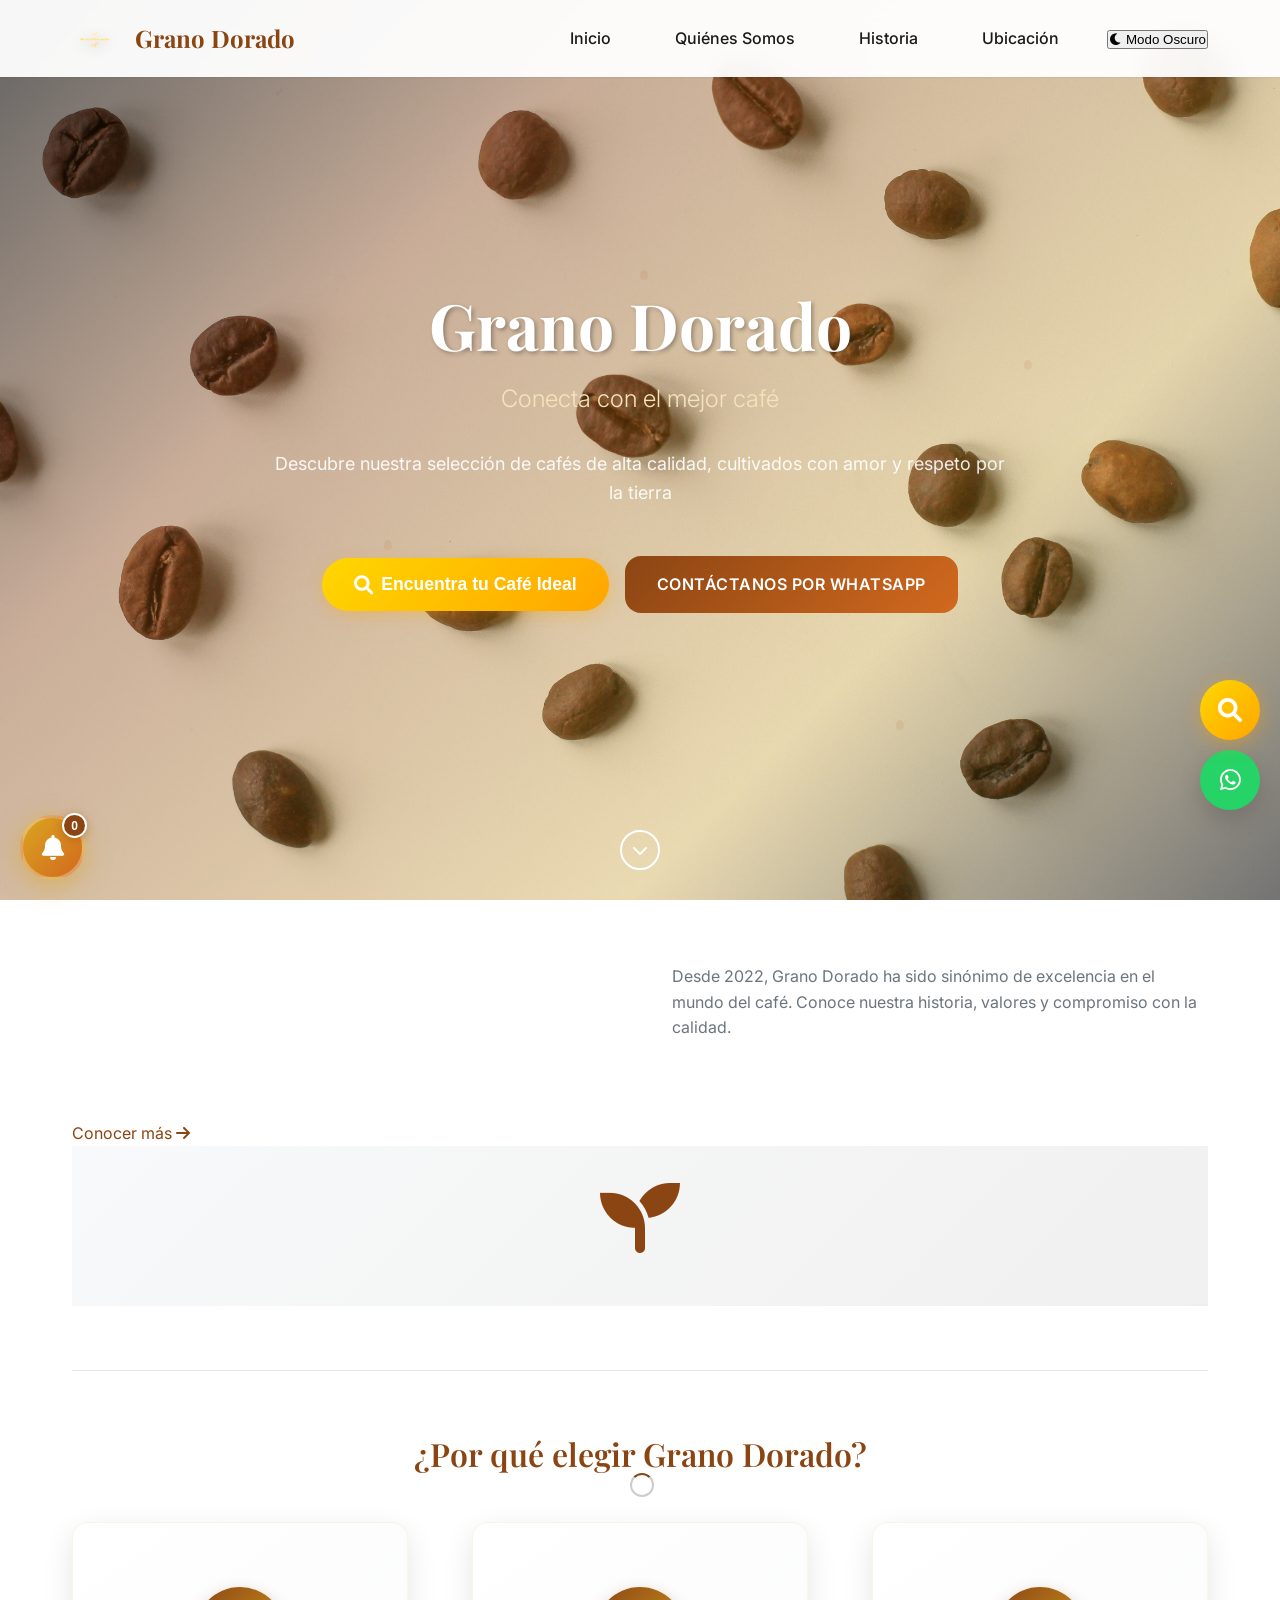
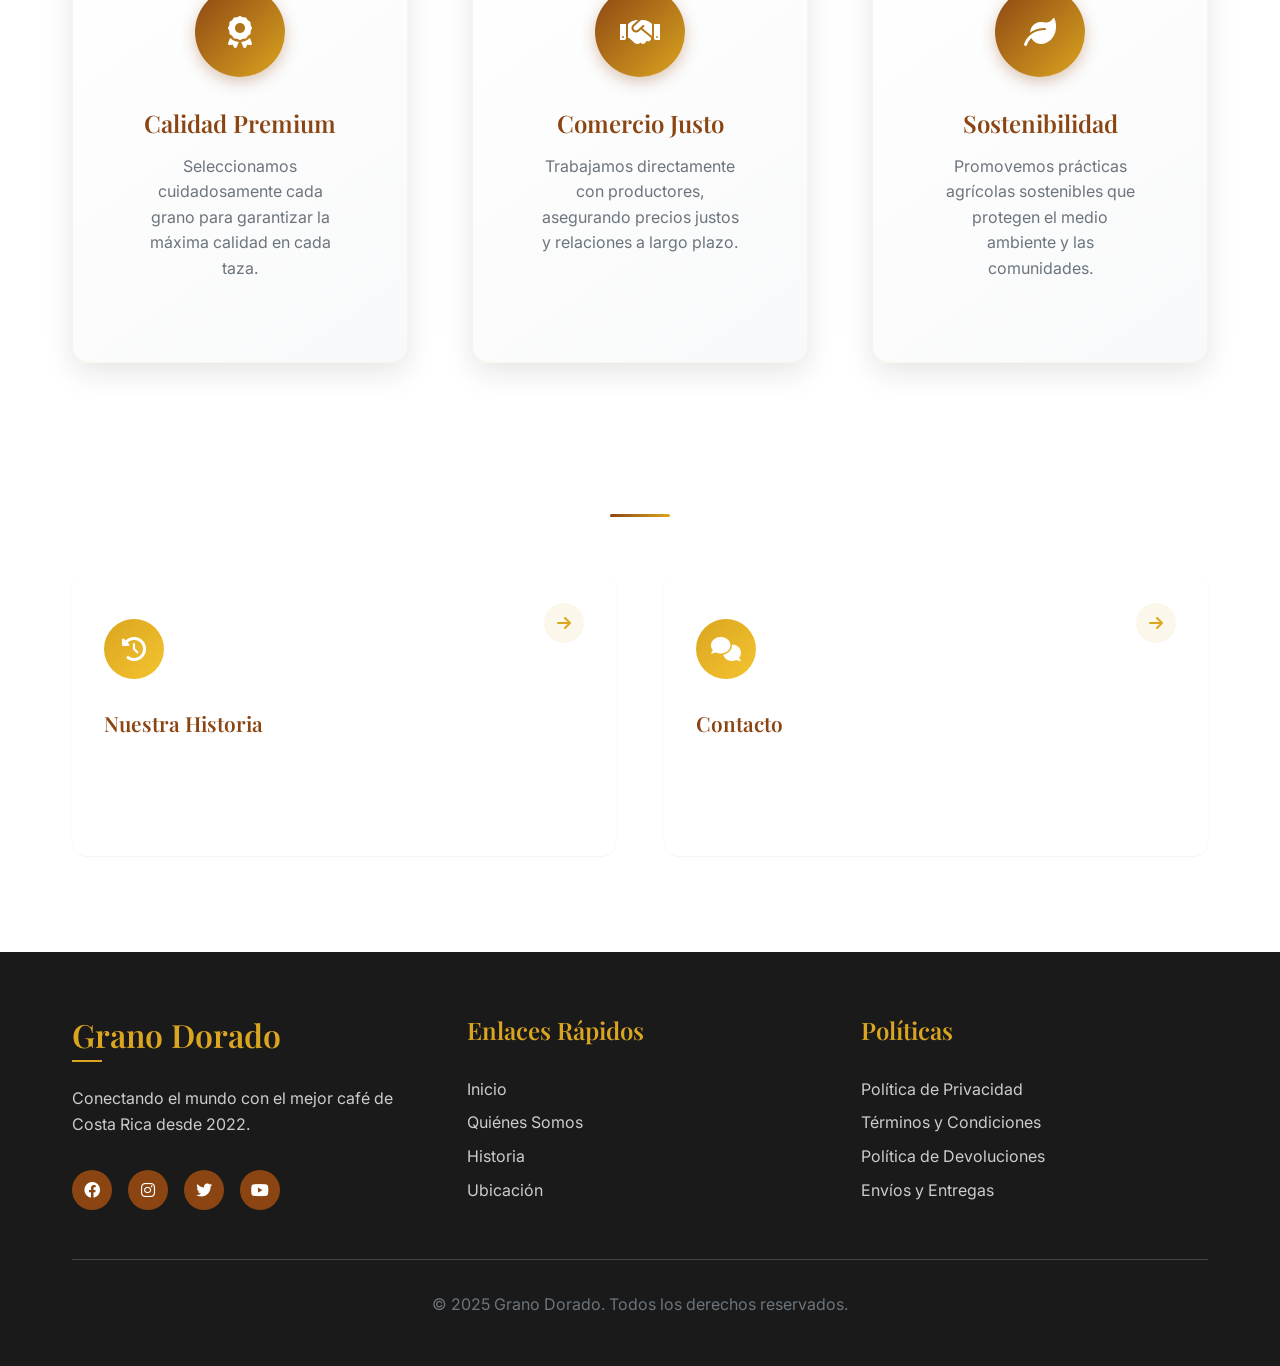
==== commit 8c775e1c: "a" ====
--- a/index.html
+++ b/index.html
@@ -410,6 +410,12 @@
         <i class="fas fa-chevron-up"></i>
     </button>
 
+    <!-- Coffee Recommender Floating Button -->
+    <button class="coffee-recommender-float" id="coffeeRecommenderFloat" aria-label="Encuentra tu café ideal">
+        <i class="fas fa-search"></i>
+        <span class="recommender-tooltip">Encuentra tu café ideal</span>
+    </button>
+
     <!-- JavaScript -->
     <script src="js/main.js"></script>
     <script src="js/coffee-recommender.js"></script>
--- a/css/styles.css
+++ b/css/styles.css
@@ -143,6 +143,12 @@
   text-align: center;
   margin-bottom: var(--spacing-lg);
   color: var(--coffee-brown);
+}
+
+/* Estilo específico para el título de valores */
+.values-preview .section-subtitle {
+  margin-top: var(--spacing-xl);
+  margin-bottom: var(--spacing-lg);
 }
 
 /* ===== ANIMACIONES ULTRA SIMPLES ===== */
@@ -1495,8 +1501,8 @@
 /* ===== BACK TO TOP ===== */
 .back-to-top {
   position: fixed;
-  bottom: 30px;
-  right: 30px;
+  bottom: 20px;
+  right: 20px;
   width: 50px;
   height: 50px;
   background: var(--coffee-brown);
@@ -1759,8 +1765,8 @@
   }
   
   .back-to-top {
-    bottom: 20px;
-    right: 20px;
+    bottom: 15px;
+    right: 15px;
     width: 45px;
     height: 45px;
   }
@@ -2305,7 +2311,7 @@
 /* ===== WHATSAPP FLOATING BUTTON ===== */
 .whatsapp-float {
   position: fixed;
-  bottom: 80px;
+  bottom: 90px;
   right: 20px;
   width: 60px;
   height: 60px;
@@ -2377,7 +2383,7 @@
 /* Mobile adjustments for WhatsApp button */
 @media (max-width: 768px) {
   .whatsapp-float {
-    bottom: 70px;
+    bottom: 80px;
     right: 15px;
     width: 50px;
     height: 50px;
@@ -2904,7 +2910,8 @@
 
 /* Challenges Section */
 .challenges-section {
-  padding: var(--spacing-xxl) 0;
+  padding-top: calc(var(--spacing-xxl) * 2);
+  padding-bottom: var(--spacing-xxl);
 }
 
 .challenges-grid {
@@ -4415,9 +4422,10 @@
   }
   
   .notification-float-button {
-    bottom: 80px;
-    right: 20px;
-    left: auto;
+    bottom: 20px;
+    left: 20px;
+    width: 55px;
+    height: 55px;
   }
 }
 
@@ -4440,7 +4448,7 @@
 /* Coffee Recommender Float Button */
 .coffee-recommender-float {
   position: fixed;
-  bottom: 150px;
+  bottom: 160px;
   right: 20px;
   width: 60px;
   height: 60px;
@@ -4489,7 +4497,7 @@
 
 @media (max-width: 768px) {
   .coffee-recommender-float {
-    bottom: 130px;
+    bottom: 145px;
     right: 15px;
     width: 50px;
     height: 50px;
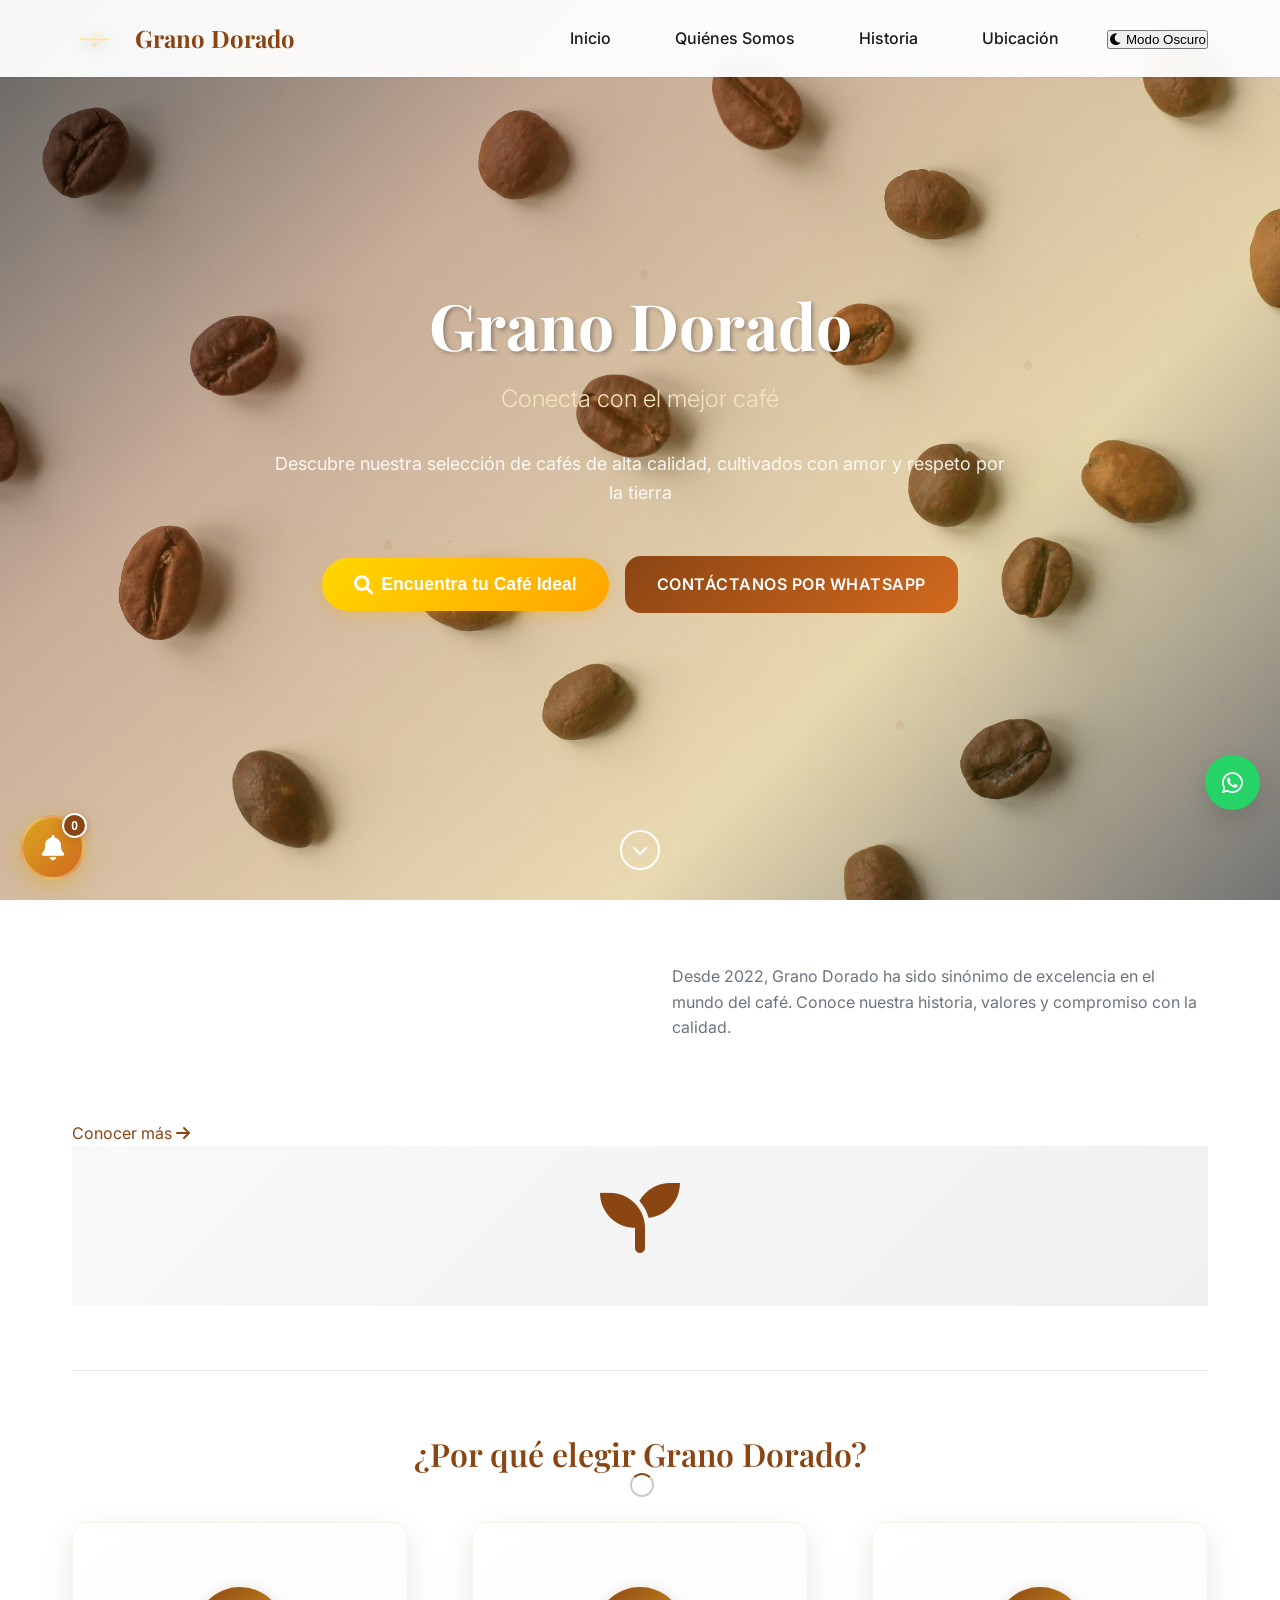
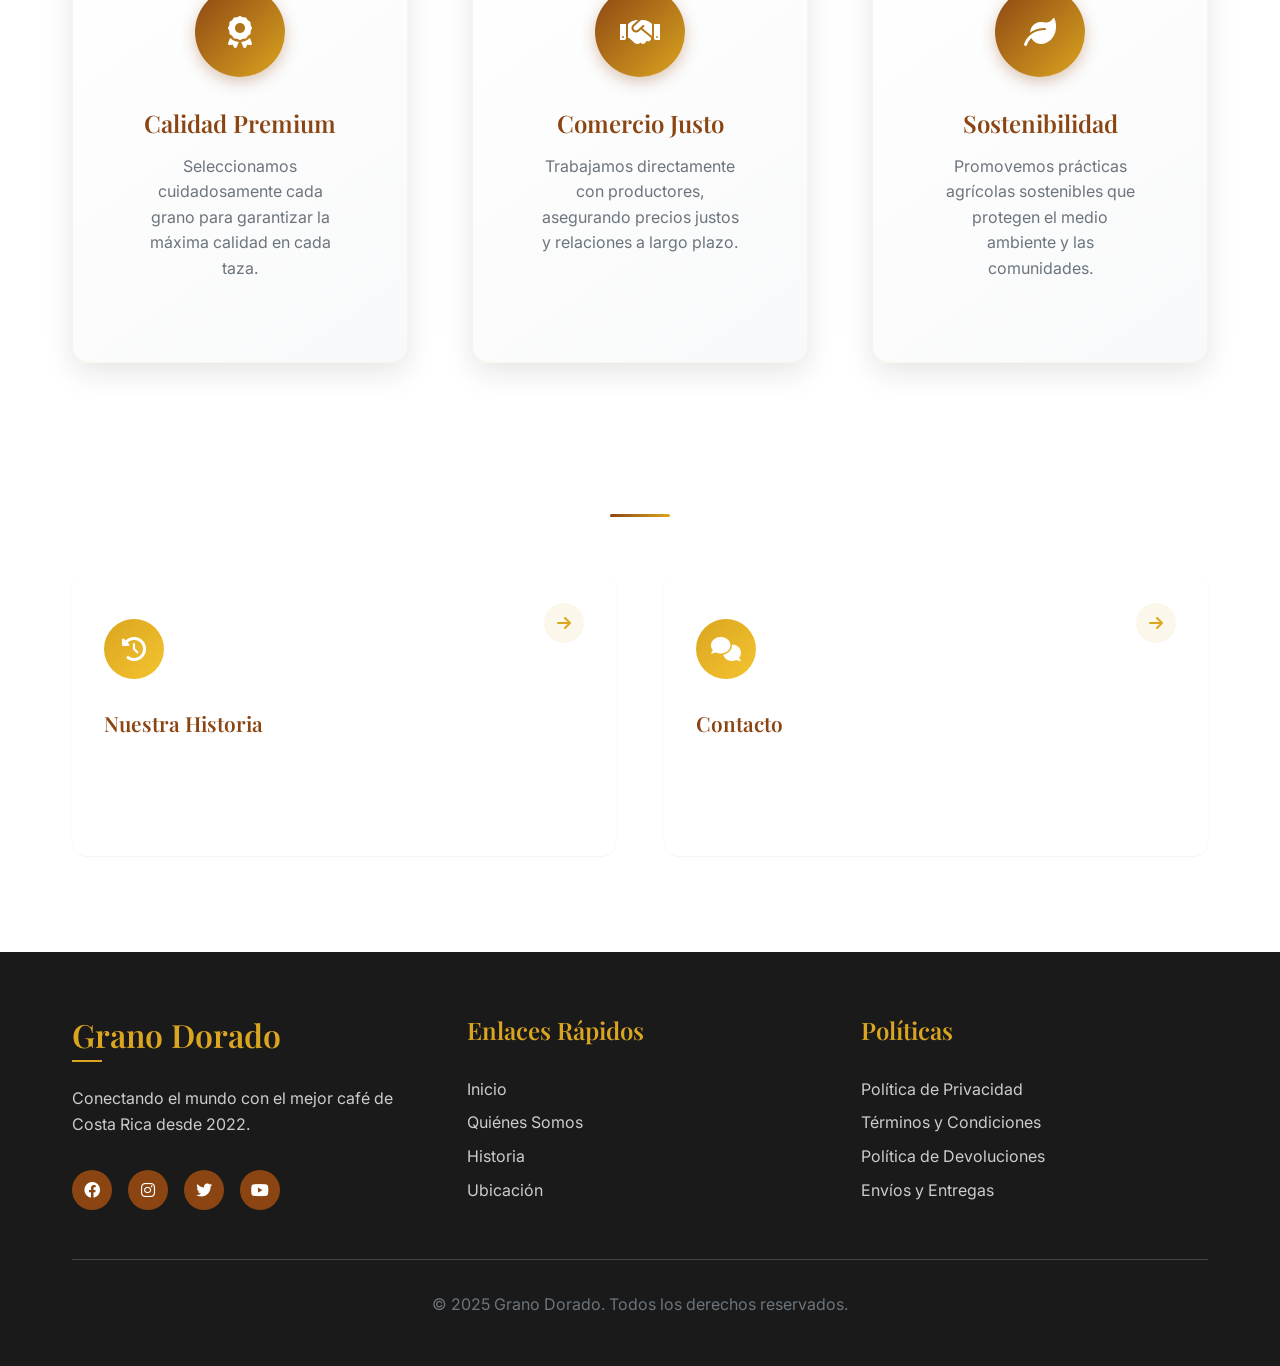
==== commit 2849971a: "a" ====
--- a/index.html
+++ b/index.html
@@ -410,12 +410,6 @@
         <i class="fas fa-chevron-up"></i>
     </button>
 
-    <!-- Coffee Recommender Floating Button -->
-    <button class="coffee-recommender-float" id="coffeeRecommenderFloat" aria-label="Encuentra tu café ideal">
-        <i class="fas fa-search"></i>
-        <span class="recommender-tooltip">Encuentra tu café ideal</span>
-    </button>
-
     <!-- JavaScript -->
     <script src="js/main.js"></script>
     <script src="js/coffee-recommender.js"></script>
--- a/css/styles.css
+++ b/css/styles.css
@@ -1503,8 +1503,8 @@
   position: fixed;
   bottom: 20px;
   right: 20px;
-  width: 50px;
-  height: 50px;
+  width: 55px;
+  height: 55px;
   background: var(--coffee-brown);
   color: var(--primary-white);
   border: none;
@@ -1517,7 +1517,7 @@
   display: flex;
   align-items: center;
   justify-content: center;
-  font-size: var(--fs-lg);
+  font-size: 1.5rem;
 }
 
 .back-to-top.visible {
@@ -2313,8 +2313,8 @@
   position: fixed;
   bottom: 90px;
   right: 20px;
-  width: 60px;
-  height: 60px;
+  width: 55px;
+  height: 55px;
   background: #25d366;
   border-radius: 50%;
   display: flex;
@@ -2385,8 +2385,8 @@
   .whatsapp-float {
     bottom: 80px;
     right: 15px;
-    width: 50px;
-    height: 50px;
+    width: 45px;
+    height: 45px;
   }
   
   .whatsapp-float i {
@@ -4450,8 +4450,8 @@
   position: fixed;
   bottom: 160px;
   right: 20px;
-  width: 60px;
-  height: 60px;
+  width: 55px;
+  height: 55px;
   background: linear-gradient(135deg, #FFD700, #FFA500);
   border: none;
   border-radius: 50%;
@@ -4499,8 +4499,8 @@
   .coffee-recommender-float {
     bottom: 145px;
     right: 15px;
-    width: 50px;
-    height: 50px;
+    width: 45px;
+    height: 45px;
   }
   
   .coffee-recommender-float i {
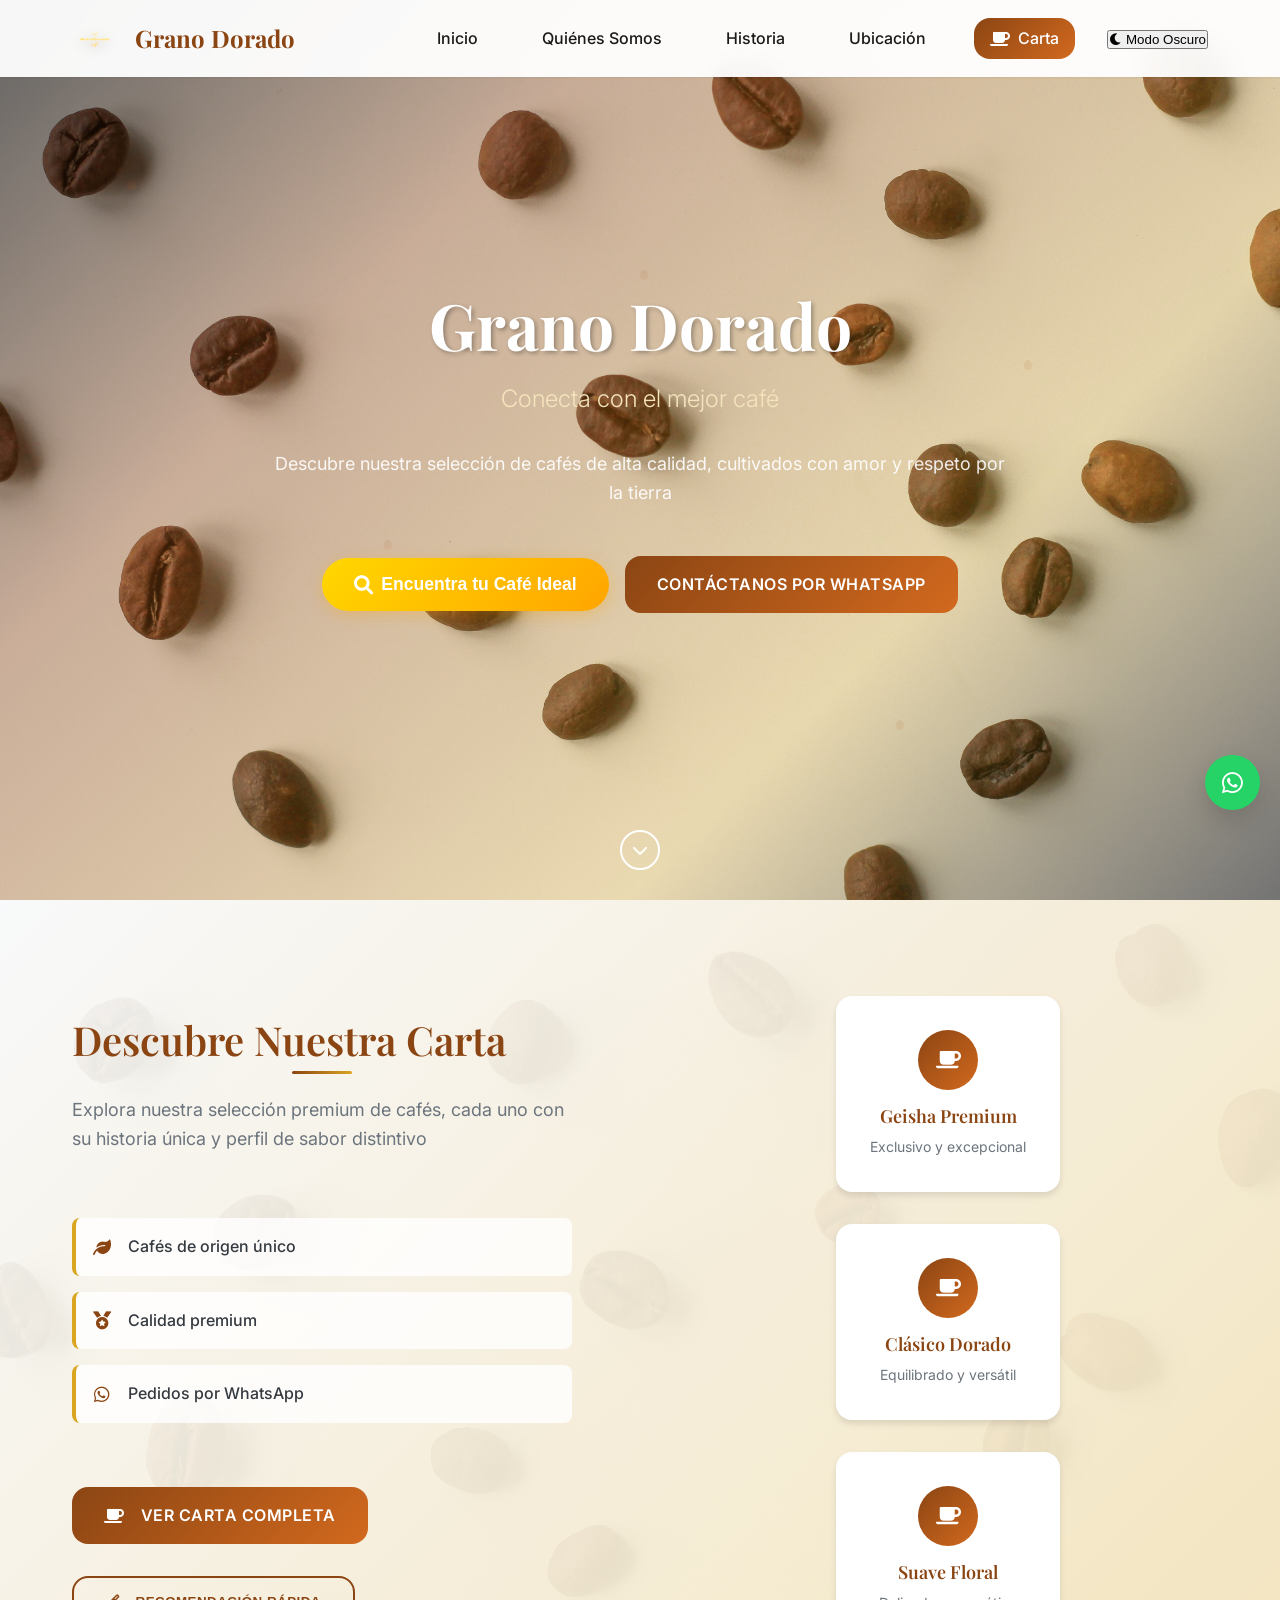
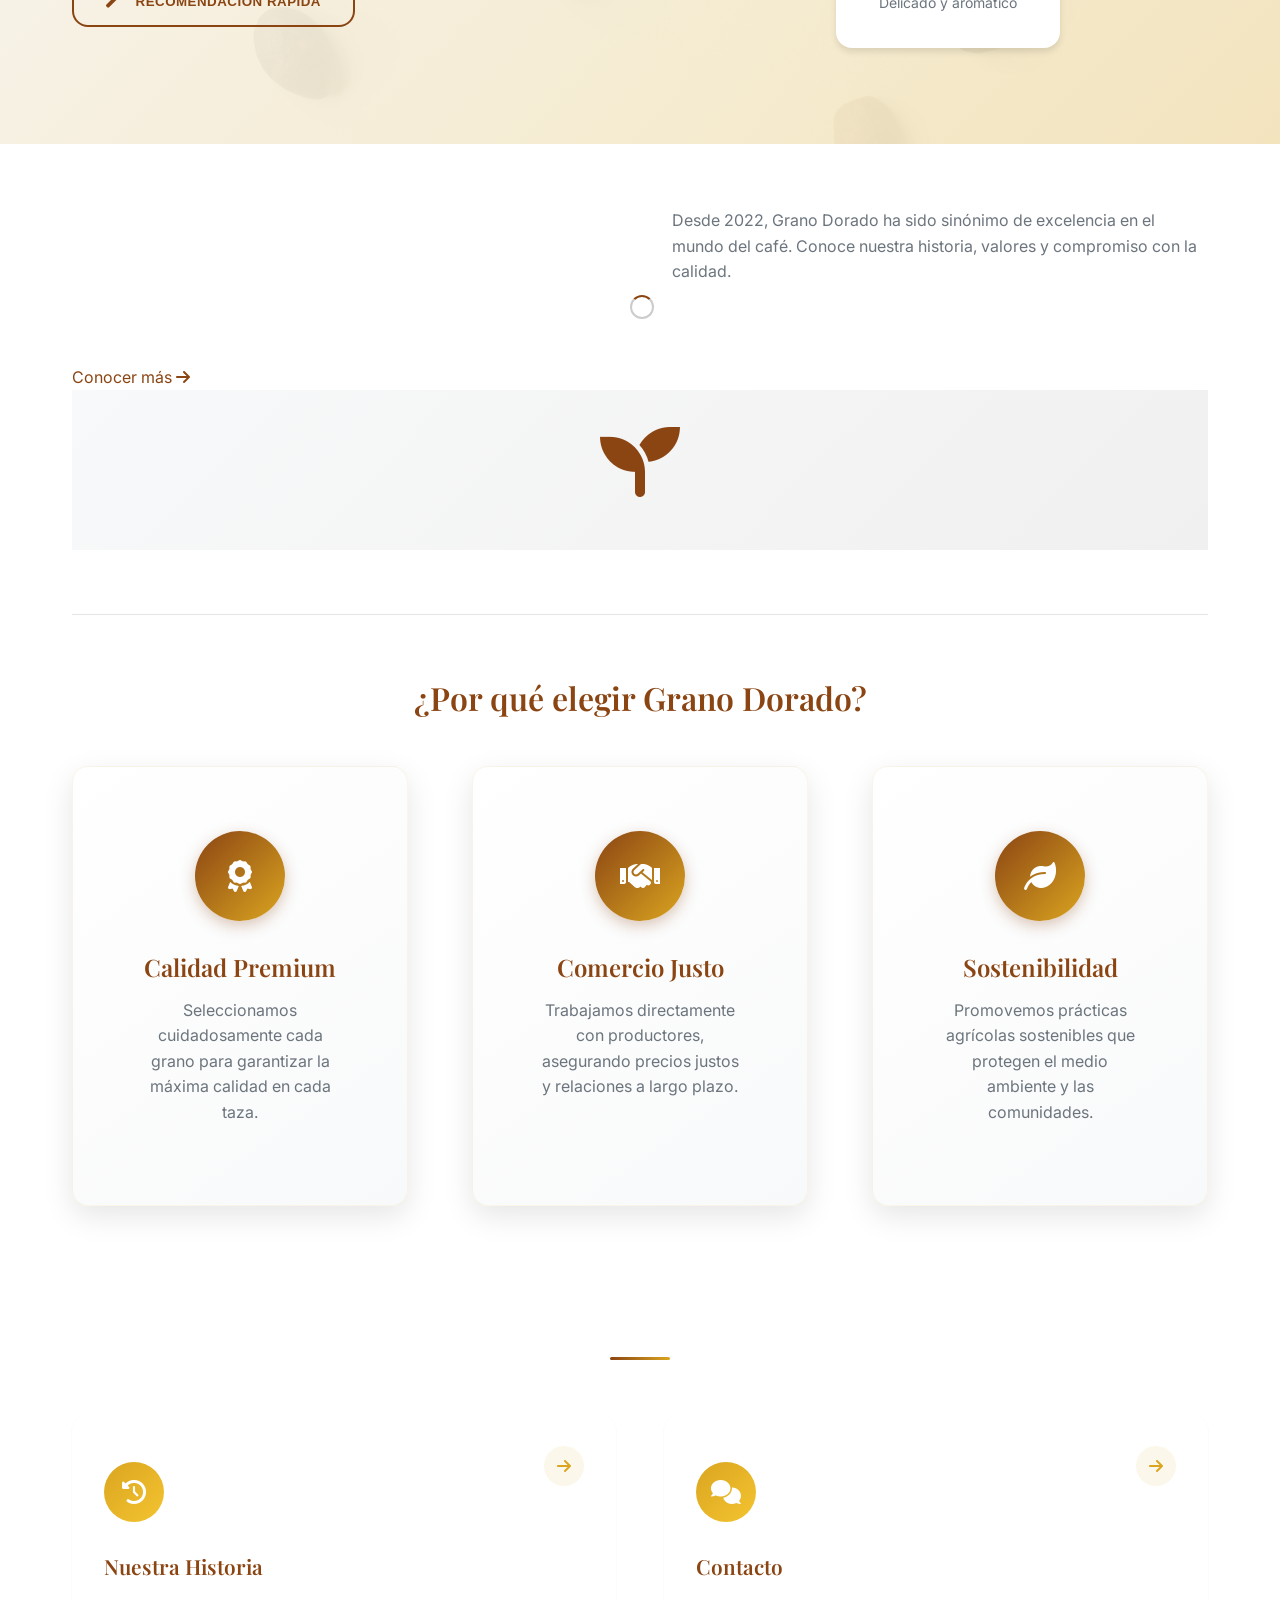
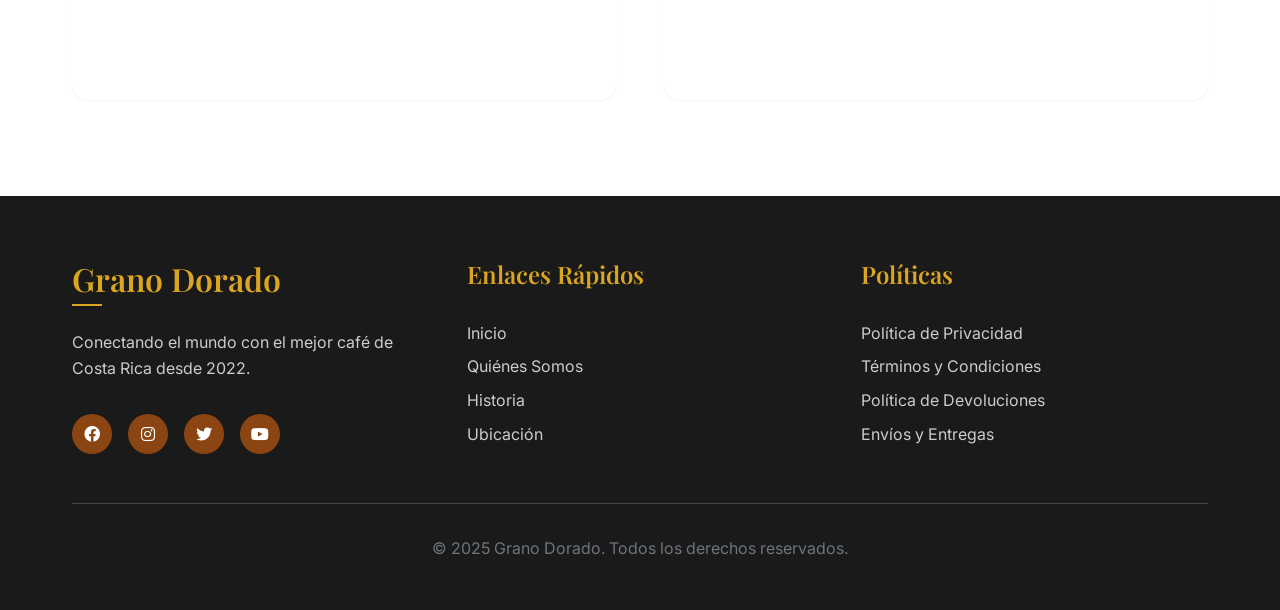
==== commit e559f432: "carta" ====
--- a/index.html
+++ b/index.html
@@ -51,6 +51,7 @@
                 <li class="nav-item">
                     <a href="index.html" class="nav-link active">Inicio</a>
                 </li>
+                 
                 <li class="nav-item">
                     <a href="quienes-somos.html" class="nav-link">Quiénes Somos</a>
                 </li>
@@ -59,6 +60,12 @@
                 </li>
                 <li class="nav-item">
                     <a href="ubicacion.html" class="nav-link">Ubicación</a>
+                </li>
+                <li class="nav-item nav-carta-highlight">
+                    <a href="carta.html" class="nav-link carta-link">
+                        <i class="fas fa-coffee"></i>
+                        <span>Carta</span>
+                    </a>
                 </li>
                 <li class="nav-item nav-dark-toggle">
                     <button class="nav-dark-mode-toggle" aria-label="Cambiar modo oscuro">
@@ -111,6 +118,70 @@
         <div class="scroll-indicator">
             <div class="scroll-arrow" id="scrollArrow" style="cursor: pointer;">
                 <i class="fas fa-chevron-down"></i>
+            </div>
+        </div>
+    </section>
+
+    <!-- Coffee Menu Promotion Section -->
+    <section class="carta-promotion" id="carta-promotion">
+        <div class="container">
+            <div class="promotion-content">
+                <div class="promotion-text reveal">
+                    <h2 class="section-title">Descubre Nuestra Carta</h2>
+                    <p class="section-description">Explora nuestra selección premium de cafés, cada uno con su historia única y perfil de sabor distintivo</p>
+                    
+                    <div class="coffee-highlights">
+                        <div class="highlight-item">
+                            <i class="fas fa-leaf"></i>
+                            <span>Cafés de origen único</span>
+                        </div>
+                        <div class="highlight-item">
+                            <i class="fas fa-medal"></i>
+                            <span>Calidad premium</span>
+                        </div>
+                        <div class="highlight-item">
+                            <i class="fab fa-whatsapp"></i>
+                            <span>Pedidos por WhatsApp</span>
+                        </div>
+                    </div>
+                    
+                    <div class="promotion-actions">
+                        <a href="carta.html" class="cta-button primary">
+                            <i class="fas fa-coffee"></i>
+                            Ver Carta Completa
+                        </a>
+                        <button class="cta-button secondary" id="quickRecommender">
+                            <i class="fas fa-magic"></i>
+                            Recomendación Rápida
+                        </button>
+                    </div>
+                </div>
+                
+                <div class="promotion-visual reveal">
+                    <div class="coffee-showcase">
+                        <div class="showcase-item" data-coffee="premium">
+                            <div class="coffee-icon">
+                                <i class="fas fa-coffee"></i>
+                            </div>
+                            <h4>Geisha Premium</h4>
+                            <p>Exclusivo y excepcional</p>
+                        </div>
+                        <div class="showcase-item" data-coffee="classic">
+                            <div class="coffee-icon">
+                                <i class="fas fa-coffee"></i>
+                            </div>
+                            <h4>Clásico Dorado</h4>
+                            <p>Equilibrado y versátil</p>
+                        </div>
+                        <div class="showcase-item" data-coffee="smooth">
+                            <div class="coffee-icon">
+                                <i class="fas fa-coffee"></i>
+                            </div>
+                            <h4>Suave Floral</h4>
+                            <p>Delicado y aromático</p>
+                        </div>
+                    </div>
+                </div>
             </div>
         </div>
     </section>
@@ -413,7 +484,7 @@
     <!-- JavaScript -->
     <script src="js/main.js"></script>
     <script src="js/coffee-recommender.js"></script>
-    <script src="js/notifications.js"></script>
+    
     <script src="js/video-rapido.js"></script>
     <script src="js/animaciones-simples.js"></script>
 </body>
--- a/css/styles.css
+++ b/css/styles.css
@@ -339,6 +339,322 @@
 .nav-link:hover::after,
 .nav-link.active::after {
   width: calc(100% - 2rem);
+}
+
+/* Carta Link Highlight */
+.nav-carta-highlight .carta-link {
+  background: linear-gradient(135deg, var(--coffee-brown), var(--coffee-light));
+  color: var(--primary-white) !important;
+  padding: 0.5rem 1rem;
+  border-radius: var(--radius-lg);
+  position: relative;
+  overflow: hidden;
+  display: flex;
+  align-items: center;
+  gap: 0.5rem;
+  transition: all var(--transition-medium);
+}
+
+.nav-carta-highlight .carta-link::before {
+  content: '';
+  position: absolute;
+  top: 0;
+  left: -100%;
+  width: 100%;
+  height: 100%;
+  background: linear-gradient(135deg, var(--gold-accent), var(--coffee-light));
+  transition: left var(--transition-medium);
+}
+
+.nav-carta-highlight .carta-link:hover::before {
+  left: 0;
+}
+
+.nav-carta-highlight .carta-link i,
+.nav-carta-highlight .carta-link span {
+  position: relative;
+  z-index: 1;
+}
+
+.nav-carta-highlight .carta-link::after {
+  display: none;
+}
+
+.nav-carta-highlight .carta-link:hover {
+  transform: translateY(-2px);
+  box-shadow: var(--shadow-md);
+}
+
+[data-theme="dark"] .nav-carta-highlight .carta-link {
+  background: linear-gradient(135deg, var(--gold-accent), var(--coffee-light));
+  color: var(--primary-black) !important;
+}
+
+/* ===== CARTA PROMOTION SECTION ===== */
+.carta-promotion {
+  padding: var(--spacing-xxl) 0;
+  background: linear-gradient(135deg, var(--gray-light), var(--gold-light));
+  position: relative;
+  overflow: hidden;
+}
+
+.carta-promotion::before {
+  content: '';
+  position: absolute;
+  top: 0;
+  left: 0;
+  right: 0;
+  bottom: 0;
+  background: url('../images/fondo-index.jpg') center/cover;
+  opacity: 0.05;
+  z-index: 1;
+}
+
+[data-theme="dark"] .carta-promotion {
+  background: linear-gradient(135deg, var(--primary-black), rgba(218, 165, 32, 0.1));
+}
+
+.promotion-content {
+  display: grid;
+  grid-template-columns: 1fr 1fr;
+  gap: var(--spacing-xxl);
+  align-items: center;
+  position: relative;
+  z-index: 2;
+}
+
+.promotion-text {
+  max-width: 500px;
+}
+
+.promotion-text .section-title {
+  text-align: left;
+  margin-bottom: var(--spacing-md);
+  color: var(--coffee-brown);
+}
+
+[data-theme="dark"] .promotion-text .section-title {
+  color: var(--gold-accent);
+}
+
+.promotion-text .section-description {
+  text-align: left;
+  margin-bottom: var(--spacing-xl);
+  font-size: var(--fs-lg);
+}
+
+/* Coffee Highlights */
+.coffee-highlights {
+  display: flex;
+  flex-direction: column;
+  gap: var(--spacing-sm);
+  margin-bottom: var(--spacing-xl);
+}
+
+.highlight-item {
+  display: flex;
+  align-items: center;
+  gap: var(--spacing-sm);
+  padding: var(--spacing-sm);
+  background: rgba(255, 255, 255, 0.8);
+  border-radius: var(--radius-md);
+  border-left: 4px solid var(--gold-accent);
+  transition: all var(--transition-medium);
+}
+
+.highlight-item:hover {
+  transform: translateX(10px);
+  background: rgba(255, 255, 255, 0.95);
+}
+
+[data-theme="dark"] .highlight-item {
+  background: rgba(218, 165, 32, 0.1);
+  border-left-color: var(--gold-accent);
+}
+
+[data-theme="dark"] .highlight-item:hover {
+  background: rgba(218, 165, 32, 0.2);
+}
+
+.highlight-item i {
+  color: var(--coffee-brown);
+  font-size: var(--fs-lg);
+  width: 20px;
+  text-align: center;
+}
+
+[data-theme="dark"] .highlight-item i {
+  color: var(--gold-accent);
+}
+
+.highlight-item span {
+  font-weight: 500;
+  color: var(--gray-dark);
+}
+
+[data-theme="dark"] .highlight-item span {
+  color: var(--primary-white);
+}
+
+/* Promotion Actions */
+.promotion-actions {
+  display: flex;
+  gap: var(--spacing-md);
+  flex-wrap: wrap;
+}
+
+.cta-button.primary {
+  background: linear-gradient(135deg, var(--coffee-brown), var(--coffee-light));
+  color: var(--primary-white);
+  display: inline-flex;
+  align-items: center;
+  gap: var(--spacing-sm);
+}
+
+.cta-button.secondary {
+  background: transparent;
+  color: var(--coffee-brown);
+  border: 2px solid var(--coffee-brown);
+  display: inline-flex;
+  align-items: center;
+  gap: var(--spacing-sm);
+}
+
+.cta-button.secondary:hover {
+  background: var(--coffee-brown);
+  color: var(--primary-white);
+}
+
+[data-theme="dark"] .cta-button.secondary {
+  color: var(--gold-accent);
+  border-color: var(--gold-accent);
+}
+
+[data-theme="dark"] .cta-button.secondary:hover {
+  background: var(--gold-accent);
+  color: var(--primary-black);
+}
+
+/* Coffee Showcase */
+.promotion-visual {
+  display: flex;
+  justify-content: center;
+  align-items: center;
+}
+
+.coffee-showcase {
+  display: grid;
+  grid-template-columns: 1fr;
+  gap: var(--spacing-md);
+  max-width: 300px;
+}
+
+.showcase-item {
+  background: var(--primary-white);
+  padding: var(--spacing-md);
+  border-radius: var(--radius-lg);
+  text-align: center;
+  box-shadow: var(--shadow-md);
+  transition: all var(--transition-medium);
+  border: 2px solid transparent;
+  cursor: pointer;
+}
+
+.showcase-item:hover {
+  transform: translateY(-5px);
+  box-shadow: var(--shadow-lg);
+  border-color: var(--gold-accent);
+}
+
+[data-theme="dark"] .showcase-item {
+  background: var(--gray-dark);
+  border-color: rgba(218, 165, 32, 0.1);
+}
+
+[data-theme="dark"] .showcase-item:hover {
+  border-color: var(--gold-accent);
+}
+
+.coffee-icon {
+  width: 60px;
+  height: 60px;
+  margin: 0 auto var(--spacing-sm);
+  background: linear-gradient(135deg, var(--coffee-brown), var(--coffee-light));
+  border-radius: 50%;
+  display: flex;
+  align-items: center;
+  justify-content: center;
+  transition: all var(--transition-medium);
+}
+
+.showcase-item:hover .coffee-icon {
+  background: linear-gradient(135deg, var(--gold-accent), var(--coffee-light));
+  transform: rotate(15deg) scale(1.1);
+}
+
+.coffee-icon i {
+  font-size: var(--fs-xl);
+  color: var(--primary-white);
+}
+
+.showcase-item h4 {
+  margin-bottom: 0.5rem;
+  color: var(--coffee-brown);
+  font-size: var(--fs-lg);
+}
+
+[data-theme="dark"] .showcase-item h4 {
+  color: var(--gold-accent);
+}
+
+.showcase-item p {
+  margin: 0;
+  color: var(--gray-medium);
+  font-size: var(--fs-sm);
+}
+
+/* Responsive Design for Promotion */
+@media (max-width: 768px) {
+  .promotion-content {
+    grid-template-columns: 1fr;
+    gap: var(--spacing-lg);
+    text-align: center;
+  }
+  
+  .promotion-text .section-title,
+  .promotion-text .section-description {
+    text-align: center;
+  }
+  
+  .promotion-actions {
+    justify-content: center;
+  }
+  
+  .coffee-showcase {
+    grid-template-columns: repeat(3, 1fr);
+    gap: var(--spacing-sm);
+  }
+  
+  .showcase-item {
+    padding: var(--spacing-sm);
+  }
+  
+  .coffee-icon {
+    width: 50px;
+    height: 50px;
+  }
+  
+  .coffee-icon i {
+    font-size: var(--fs-lg);
+  }
+  
+  .showcase-item h4 {
+    font-size: var(--fs-base);
+  }
+  
+  .showcase-item p {
+    font-size: var(--fs-xs);
+  }
 }
 
 /* Hamburger Menu (hidden by default) */
@@ -1624,6 +1940,14 @@
   .nav-menu.active .nav-item:nth-child(3) { animation-delay: 0.2s; }
   .nav-menu.active .nav-item:nth-child(4) { animation-delay: 0.25s; }
   .nav-menu.active .nav-item:nth-child(5) { animation-delay: 0.3s; }
+  .nav-menu.active .nav-item:nth-child(6) { animation-delay: 0.35s; }
+  
+  /* Carta link adjustments for mobile */
+  .nav-carta-highlight .carta-link {
+    padding: 0.75rem 1rem;
+    margin: 0.25rem 0;
+    border-radius: var(--radius-lg);
+  }
   
   @keyframes slideInFromRight {
     from {
@@ -4864,4 +5188,599 @@
     padding: 10px 20px;
     font-size: 0.9rem;
   }
+}
+
+/* ===== CARTA PAGE STYLES ===== */
+
+/* Carta Hero Section */
+.carta-hero {
+  min-height: 60vh;
+  position: relative;
+  display: flex;
+  align-items: center;
+  justify-content: center;
+  text-align: center;
+  overflow: hidden;
+  background: linear-gradient(135deg, var(--coffee-brown) 0%, var(--coffee-light) 100%);
+}
+
+.carta-hero .hero-background {
+  position: absolute;
+  top: 0;
+  left: 0;
+  width: 100%;
+  height: 100%;
+  background: url('../images/fondo-index.jpg') center/cover no-repeat;
+  opacity: 0.3;
+  z-index: 1;
+}
+
+.carta-hero .hero-content {
+  position: relative;
+  z-index: 3;
+  color: var(--primary-white);
+  max-width: 800px;
+  padding: 0 var(--spacing-md);
+}
+
+.carta-hero .hero-title {
+  font-size: var(--fs-5xl);
+  margin-bottom: var(--spacing-sm);
+  text-shadow: 2px 2px 4px rgba(0, 0, 0, 0.3);
+}
+
+.carta-hero .hero-subtitle {
+  font-size: var(--fs-2xl);
+  margin-bottom: var(--spacing-md);
+  color: var(--gold-light);
+}
+
+.carta-hero .hero-description {
+  font-size: var(--fs-lg);
+  opacity: 0.9;
+  max-width: 600px;
+  margin: 0 auto;
+}
+
+/* Coffee Menu Section */
+.coffee-menu {
+  padding: var(--spacing-xxl) 0;
+  background: var(--primary-white);
+}
+
+[data-theme="dark"] .coffee-menu {
+  background: var(--primary-black);
+}
+
+/* Coffee Categories Filter */
+.coffee-categories {
+  display: flex;
+  justify-content: center;
+  gap: var(--spacing-sm);
+  margin-bottom: var(--spacing-xl);
+  flex-wrap: wrap;
+}
+
+.category-btn {
+  padding: var(--spacing-sm) var(--spacing-md);
+  border: 2px solid var(--coffee-brown);
+  background: transparent;
+  color: var(--coffee-brown);
+  border-radius: var(--radius-lg);
+  font-weight: 600;
+  cursor: pointer;
+  transition: all var(--transition-medium);
+  position: relative;
+  overflow: hidden;
+}
+
+.category-btn::before {
+  content: '';
+  position: absolute;
+  top: 0;
+  left: -100%;
+  width: 100%;
+  height: 100%;
+  background: linear-gradient(135deg, var(--coffee-brown), var(--coffee-light));
+  transition: left var(--transition-medium);
+  z-index: 0;
+}
+
+.category-btn span {
+  position: relative;
+  z-index: 1;
+}
+
+.category-btn:hover::before,
+.category-btn.active::before {
+  left: 0;
+}
+
+.category-btn:hover,
+.category-btn.active {
+  color: var(--primary-white);
+  border-color: var(--coffee-brown);
+}
+
+[data-theme="dark"] .category-btn {
+  border-color: var(--gold-accent);
+  color: var(--gold-accent);
+}
+
+[data-theme="dark"] .category-btn:hover,
+[data-theme="dark"] .category-btn.active {
+  color: var(--primary-black);
+}
+
+/* Coffee Grid */
+.coffee-grid {
+  display: grid;
+  grid-template-columns: repeat(auto-fit, minmax(300px, 1fr));
+  gap: var(--spacing-xl);
+  margin-top: var(--spacing-xl);
+}
+
+/* Coffee Card */
+.coffee-card {
+  background: var(--primary-white);
+  border-radius: var(--radius-xl);
+  overflow: hidden;
+  box-shadow: var(--shadow-md);
+  transition: all var(--transition-medium);
+  opacity: 0;
+  transform: translateY(30px);
+  position: relative;
+}
+
+.coffee-card.revealed {
+  opacity: 1;
+  transform: translateY(0);
+}
+
+.coffee-card:hover {
+  transform: translateY(-10px);
+  box-shadow: var(--shadow-xl);
+}
+
+[data-theme="dark"] .coffee-card {
+  background: var(--gray-dark);
+  border: 1px solid rgba(218, 165, 32, 0.1);
+}
+
+/* Coffee Card Image */
+.coffee-card-image {
+  height: 200px;
+  background: linear-gradient(135deg, var(--coffee-brown), var(--coffee-light));
+  display: flex;
+  align-items: center;
+  justify-content: center;
+  position: relative;
+  overflow: hidden;
+}
+
+.coffee-card-image::before {
+  content: '';
+  position: absolute;
+  top: 0;
+  left: 0;
+  right: 0;
+  bottom: 0;
+  background: url('../images/fondo-index.jpg') center/cover;
+  opacity: 0.2;
+}
+
+.coffee-card-image i {
+  font-size: 4rem;
+  color: var(--primary-white);
+  z-index: 2;
+  position: relative;
+}
+
+/* Intensity Badge */
+.intensity-badge {
+  position: absolute;
+  top: var(--spacing-sm);
+  right: var(--spacing-sm);
+  padding: 0.25rem 0.75rem;
+  border-radius: var(--radius-lg);
+  font-size: var(--fs-sm);
+  font-weight: 600;
+  color: var(--primary-white);
+  z-index: 3;
+}
+
+.intensity-suave {
+  background: linear-gradient(135deg, #28a745, #20c997);
+}
+
+.intensity-medio {
+  background: linear-gradient(135deg, #ffc107, #fd7e14);
+}
+
+.intensity-fuerte {
+  background: linear-gradient(135deg, #dc3545, #6f42c1);
+}
+
+/* Coffee Card Content */
+.coffee-card-content {
+  padding: var(--spacing-md);
+}
+
+.coffee-name {
+  font-size: var(--fs-xl);
+  margin-bottom: var(--spacing-sm);
+  color: var(--coffee-brown);
+}
+
+[data-theme="dark"] .coffee-name {
+  color: var(--gold-accent);
+}
+
+.coffee-short-description {
+  color: var(--gray-medium);
+  margin-bottom: var(--spacing-md);
+  line-height: 1.6;
+}
+
+/* Coffee Notes */
+.coffee-notes {
+  margin-bottom: var(--spacing-md);
+  padding: var(--spacing-sm);
+  background: var(--gray-light);
+  border-radius: var(--radius-md);
+  border-left: 4px solid var(--gold-accent);
+}
+
+[data-theme="dark"] .coffee-notes {
+  background: rgba(218, 165, 32, 0.1);
+}
+
+.notes-label {
+  font-weight: 600;
+  color: var(--coffee-brown);
+  margin-right: var(--spacing-xs);
+}
+
+[data-theme="dark"] .notes-label {
+  color: var(--gold-accent);
+}
+
+.notes-text {
+  color: var(--gray-medium);
+  font-style: italic;
+}
+
+/* Coffee Card Footer */
+.coffee-card-footer {
+  display: flex;
+  justify-content: space-between;
+  align-items: center;
+  margin-top: var(--spacing-md);
+}
+
+.coffee-price {
+  font-size: var(--fs-xl);
+  font-weight: 700;
+  color: var(--coffee-brown);
+}
+
+[data-theme="dark"] .coffee-price {
+  color: var(--gold-accent);
+}
+
+.view-details-btn {
+  padding: 0.5rem 1rem;
+  background: linear-gradient(135deg, var(--coffee-brown), var(--coffee-light));
+  color: var(--primary-white);
+  border: none;
+  border-radius: var(--radius-md);
+  font-weight: 600;
+  cursor: pointer;
+  transition: all var(--transition-medium);
+  position: relative;
+  overflow: hidden;
+}
+
+.view-details-btn::before {
+  content: '';
+  position: absolute;
+  top: 0;
+  left: -100%;
+  width: 100%;
+  height: 100%;
+  background: linear-gradient(135deg, var(--gold-accent), var(--coffee-light));
+  transition: left var(--transition-medium);
+}
+
+.view-details-btn:hover::before {
+  left: 0;
+}
+
+.view-details-btn span {
+  position: relative;
+  z-index: 1;
+}
+
+.view-details-btn:hover {
+  transform: translateY(-2px);
+  box-shadow: var(--shadow-md);
+}
+
+/* Coffee Modal */
+.coffee-modal {
+  display: none;
+  position: fixed;
+  top: 0;
+  left: 0;
+  width: 100%;
+  height: 100%;
+  background: rgba(0, 0, 0, 0.8);
+  z-index: 1000;
+  justify-content: center;
+  align-items: center;
+  opacity: 0;
+  transition: opacity var(--transition-medium);
+}
+
+.coffee-modal.active {
+  opacity: 1;
+}
+
+.modal-content {
+  background: var(--primary-white);
+  border-radius: var(--radius-xl);
+  max-width: 600px;
+  width: 90%;
+  max-height: 90vh;
+  overflow-y: auto;
+  position: relative;
+  transform: scale(0.7);
+  transition: transform var(--transition-medium);
+}
+
+.coffee-modal.active .modal-content {
+  transform: scale(1);
+}
+
+[data-theme="dark"] .modal-content {
+  background: var(--gray-dark);
+  border: 1px solid rgba(218, 165, 32, 0.2);
+}
+
+.modal-close {
+  position: absolute;
+  top: var(--spacing-md);
+  right: var(--spacing-md);
+  font-size: 2rem;
+  color: var(--gray-medium);
+  cursor: pointer;
+  z-index: 10;
+  width: 40px;
+  height: 40px;
+  display: flex;
+  align-items: center;
+  justify-content: center;
+  border-radius: 50%;
+  background: rgba(255, 255, 255, 0.9);
+  transition: all var(--transition-fast);
+}
+
+.modal-close:hover {
+  background: var(--coffee-brown);
+  color: var(--primary-white);
+}
+
+/* Modal Body */
+.modal-body {
+  display: flex;
+  flex-direction: column;
+}
+
+.modal-coffee-image {
+  height: 250px;
+  background: linear-gradient(135deg, var(--coffee-brown), var(--coffee-light));
+  display: flex;
+  align-items: center;
+  justify-content: center;
+  position: relative;
+  border-radius: var(--radius-xl) var(--radius-xl) 0 0;
+}
+
+.modal-coffee-image::before {
+  content: '';
+  position: absolute;
+  top: 0;
+  left: 0;
+  right: 0;
+  bottom: 0;
+  background: url('../images/fondo-index.jpg') center/cover;
+  opacity: 0.2;
+}
+
+.modal-coffee-image i {
+  font-size: 6rem;
+  color: var(--primary-white);
+  z-index: 2;
+}
+
+.modal-coffee-info {
+  padding: var(--spacing-xl);
+}
+
+.modal-coffee-name {
+  font-size: var(--fs-3xl);
+  margin-bottom: var(--spacing-md);
+  color: var(--coffee-brown);
+}
+
+[data-theme="dark"] .modal-coffee-name {
+  color: var(--gold-accent);
+}
+
+.modal-coffee-description {
+  font-size: var(--fs-lg);
+  line-height: 1.7;
+  margin-bottom: var(--spacing-xl);
+  color: var(--gray-medium);
+}
+
+/* Coffee Details */
+.coffee-details {
+  margin-bottom: var(--spacing-xl);
+}
+
+.detail-item {
+  display: flex;
+  align-items: flex-start;
+  margin-bottom: var(--spacing-md);
+  padding: var(--spacing-sm);
+  background: var(--gray-light);
+  border-radius: var(--radius-md);
+  border-left: 4px solid var(--gold-accent);
+}
+
+[data-theme="dark"] .detail-item {
+  background: rgba(218, 165, 32, 0.1);
+}
+
+.detail-item strong {
+  min-width: 120px;
+  color: var(--coffee-brown);
+  margin-right: var(--spacing-sm);
+}
+
+[data-theme="dark"] .detail-item strong {
+  color: var(--gold-accent);
+}
+
+.detail-item span:not(strong) {
+  color: var(--gray-medium);
+  flex: 1;
+}
+
+/* Modal Actions */
+.modal-actions {
+  text-align: center;
+}
+
+.whatsapp-btn {
+  display: inline-flex;
+  align-items: center;
+  gap: var(--spacing-sm);
+  padding: var(--spacing-md) var(--spacing-lg);
+  background: linear-gradient(135deg, #25d366, #128c7e);
+  color: var(--primary-white);
+  border: none;
+  border-radius: var(--radius-lg);
+  font-size: var(--fs-lg);
+  font-weight: 600;
+  cursor: pointer;
+  transition: all var(--transition-medium);
+  position: relative;
+  overflow: hidden;
+}
+
+.whatsapp-btn::before {
+  content: '';
+  position: absolute;
+  top: 0;
+  left: -100%;
+  width: 100%;
+  height: 100%;
+  background: linear-gradient(135deg, #128c7e, #075e54);
+  transition: left var(--transition-medium);
+}
+
+.whatsapp-btn:hover::before {
+  left: 0;
+}
+
+.whatsapp-btn span,
+.whatsapp-btn i {
+  position: relative;
+  z-index: 1;
+}
+
+.whatsapp-btn:hover {
+  transform: translateY(-3px);
+  box-shadow: var(--shadow-lg);
+}
+
+/* Coffee Recommender Section */
+.coffee-recommender-section {
+  padding: var(--spacing-xxl) 0;
+  background: linear-gradient(135deg, var(--gold-light), var(--gray-light));
+  text-align: center;
+}
+
+[data-theme="dark"] .coffee-recommender-section {
+  background: linear-gradient(135deg, rgba(218, 165, 32, 0.1), var(--primary-black));
+}
+
+.recommender-content {
+  margin-top: var(--spacing-lg);
+}
+
+/* Responsive Design for Carta */
+@media (max-width: 768px) {
+  .carta-hero {
+    min-height: 50vh;
+  }
+  
+  .carta-hero .hero-title {
+    font-size: var(--fs-4xl);
+  }
+  
+  .carta-hero .hero-subtitle {
+    font-size: var(--fs-xl);
+  }
+  
+  .coffee-grid {
+    grid-template-columns: 1fr;
+    gap: var(--spacing-md);
+  }
+  
+  .coffee-categories {
+    gap: var(--spacing-xs);
+  }
+  
+  .category-btn {
+    padding: 0.5rem 1rem;
+    font-size: var(--fs-sm);
+  }
+  
+  .modal-content {
+    width: 95%;
+    margin: var(--spacing-md);
+  }
+  
+  .modal-body {
+    flex-direction: column;
+  }
+  
+  .modal-coffee-image {
+    height: 200px;
+  }
+  
+  .modal-coffee-image i {
+    font-size: 4rem;
+  }
+  
+  .modal-coffee-info {
+    padding: var(--spacing-md);
+  }
+  
+  .modal-coffee-name {
+    font-size: var(--fs-2xl);
+  }
+  
+  .detail-item {
+    flex-direction: column;
+    align-items: flex-start;
+  }
+  
+  .detail-item strong {
+    min-width: auto;
+    margin-bottom: 0.25rem;
+  }
 }
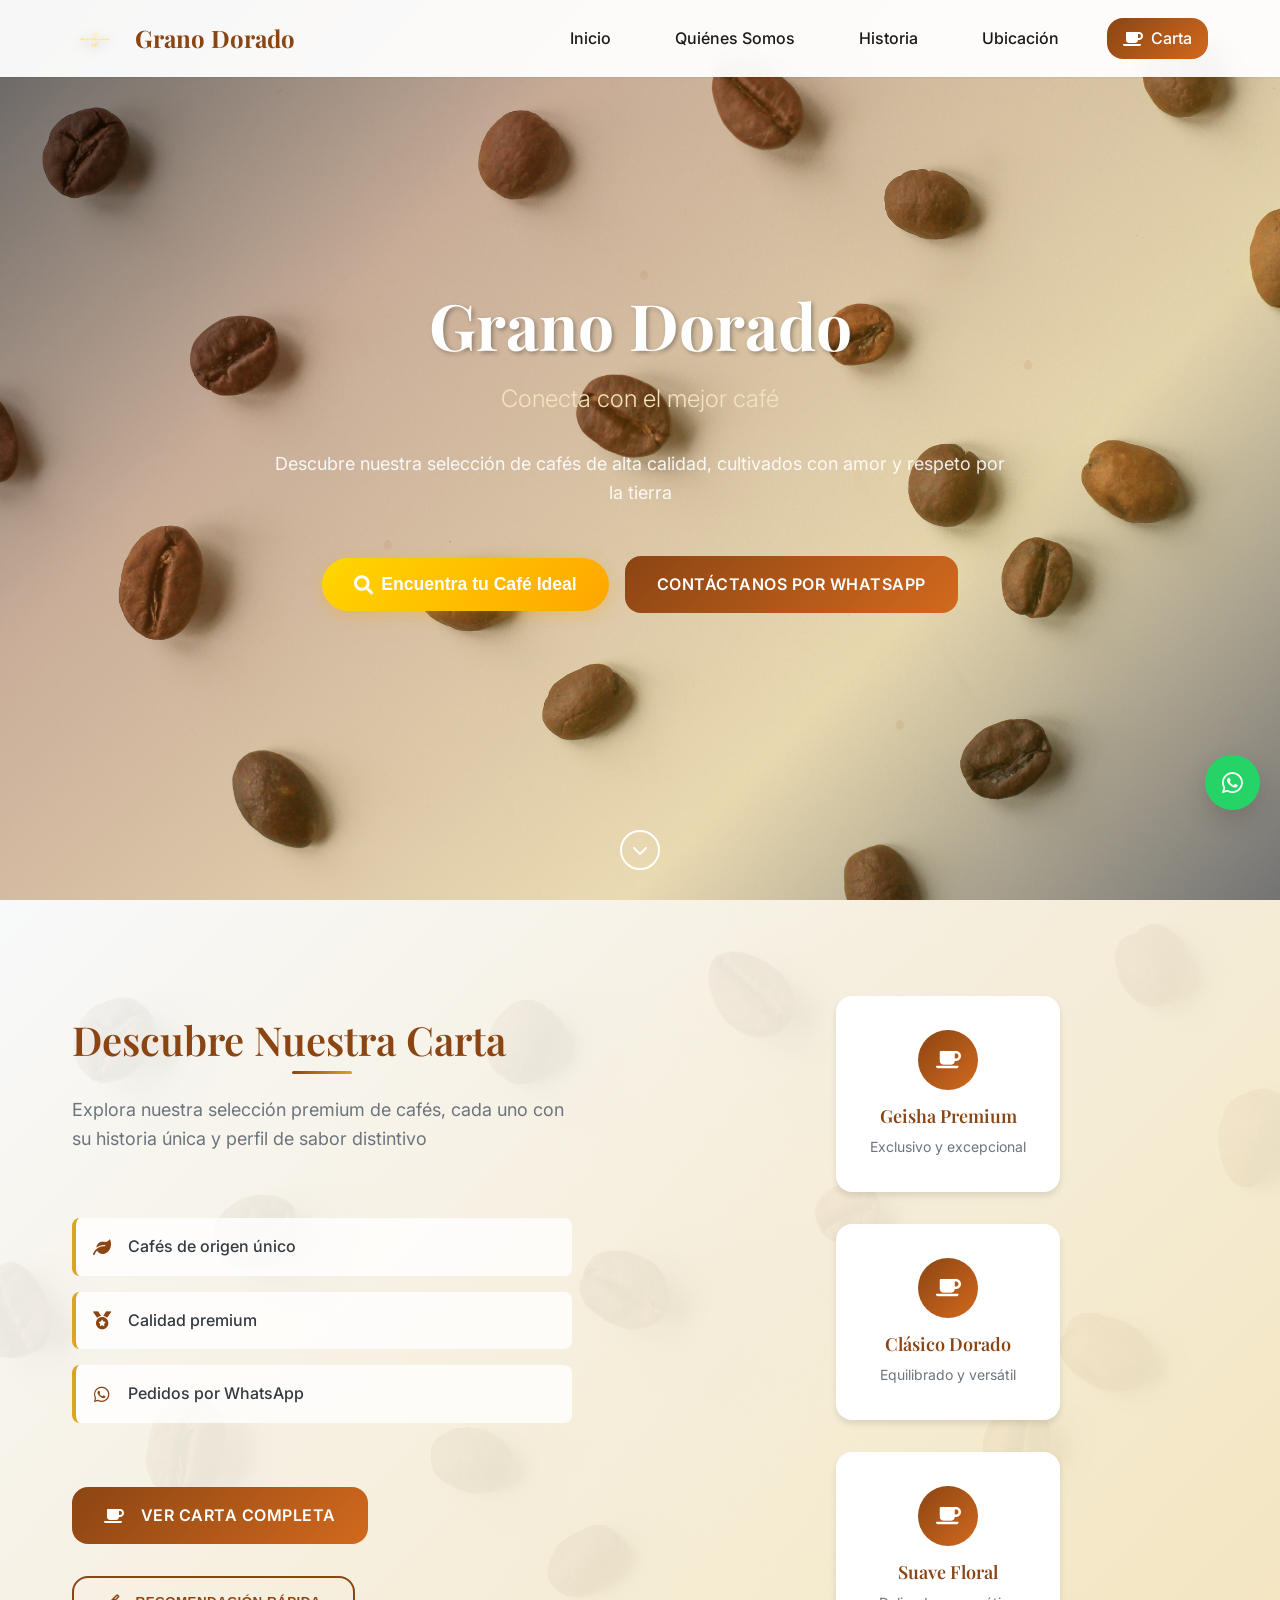
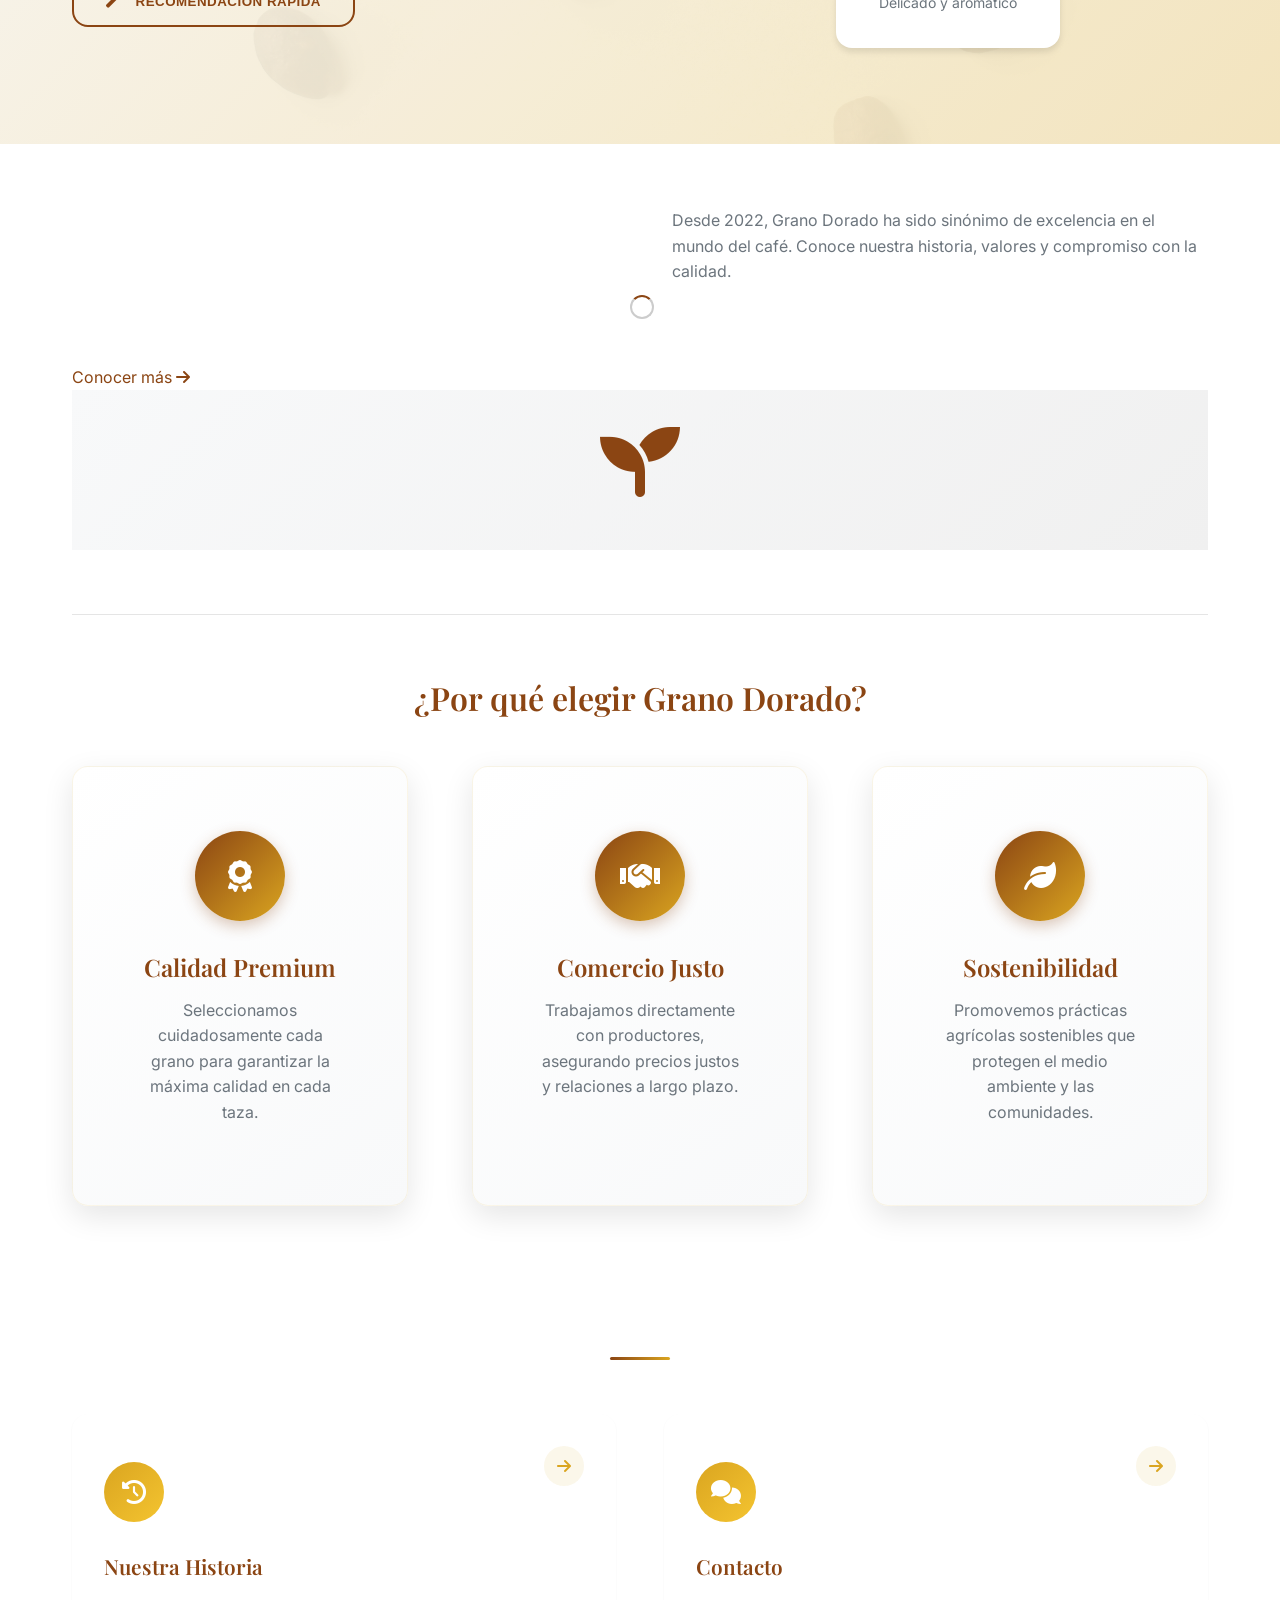
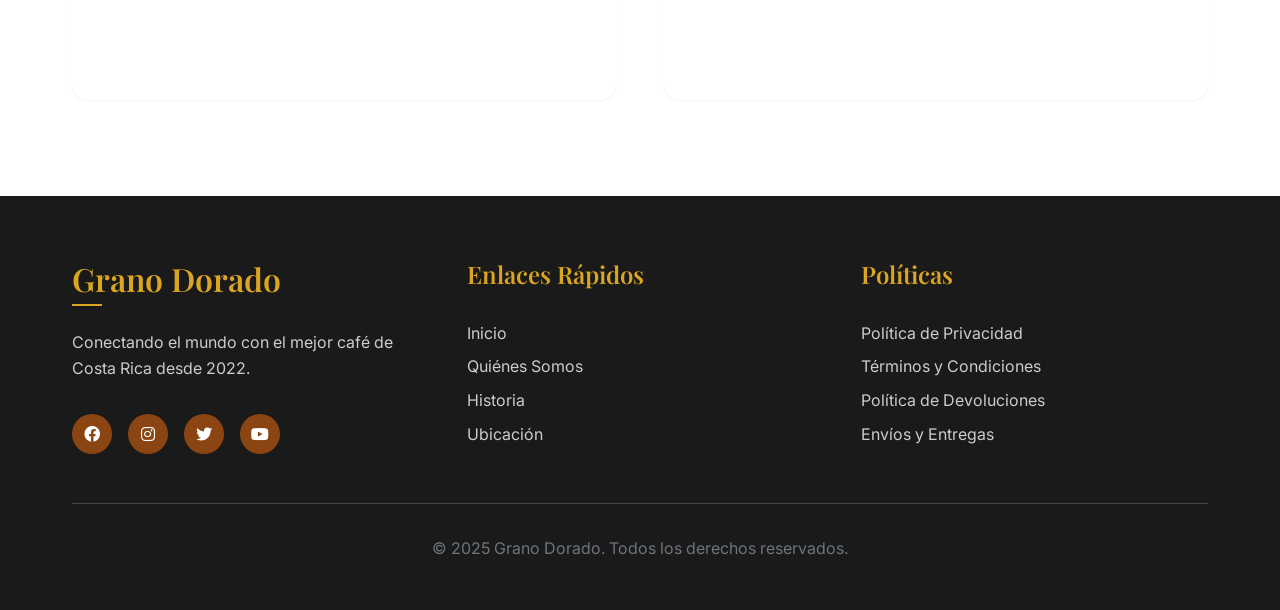
==== commit f1c241ca: "a" ====
--- a/index.html
+++ b/index.html
@@ -67,12 +67,6 @@
                         <span>Carta</span>
                     </a>
                 </li>
-                <li class="nav-item nav-dark-toggle">
-                    <button class="nav-dark-mode-toggle" aria-label="Cambiar modo oscuro">
-                        <i class="fas fa-moon"></i>
-                        <span>Modo Oscuro</span>
-                    </button>
-                </li>
             </ul>
             
             <div class="hamburger" id="hamburger">
--- a/css/styles.css
+++ b/css/styles.css
@@ -249,14 +249,6 @@
   box-shadow: var(--shadow-md);
 }
 
-[data-theme="dark"] .navbar {
-  background: rgba(26, 26, 26, 0.95);
-}
-
-[data-theme="dark"] .navbar.scrolled {
-  background: rgba(26, 26, 26, 0.98);
-}
-
 .nav-container {
   display: flex;
   justify-content: space-between;
@@ -385,11 +377,6 @@
   box-shadow: var(--shadow-md);
 }
 
-[data-theme="dark"] .nav-carta-highlight .carta-link {
-  background: linear-gradient(135deg, var(--gold-accent), var(--coffee-light));
-  color: var(--primary-black) !important;
-}
-
 /* ===== CARTA PROMOTION SECTION ===== */
 .carta-promotion {
   padding: var(--spacing-xxl) 0;
@@ -410,10 +397,6 @@
   z-index: 1;
 }
 
-[data-theme="dark"] .carta-promotion {
-  background: linear-gradient(135deg, var(--primary-black), rgba(218, 165, 32, 0.1));
-}
-
 .promotion-content {
   display: grid;
   grid-template-columns: 1fr 1fr;
@@ -431,10 +414,6 @@
   text-align: left;
   margin-bottom: var(--spacing-md);
   color: var(--coffee-brown);
-}
-
-[data-theme="dark"] .promotion-text .section-title {
-  color: var(--gold-accent);
 }
 
 .promotion-text .section-description {
@@ -467,15 +446,6 @@
   background: rgba(255, 255, 255, 0.95);
 }
 
-[data-theme="dark"] .highlight-item {
-  background: rgba(218, 165, 32, 0.1);
-  border-left-color: var(--gold-accent);
-}
-
-[data-theme="dark"] .highlight-item:hover {
-  background: rgba(218, 165, 32, 0.2);
-}
-
 .highlight-item i {
   color: var(--coffee-brown);
   font-size: var(--fs-lg);
@@ -483,17 +453,9 @@
   text-align: center;
 }
 
-[data-theme="dark"] .highlight-item i {
-  color: var(--gold-accent);
-}
-
 .highlight-item span {
   font-weight: 500;
   color: var(--gray-dark);
-}
-
-[data-theme="dark"] .highlight-item span {
-  color: var(--primary-white);
 }
 
 /* Promotion Actions */
@@ -523,16 +485,6 @@
 .cta-button.secondary:hover {
   background: var(--coffee-brown);
   color: var(--primary-white);
-}
-
-[data-theme="dark"] .cta-button.secondary {
-  color: var(--gold-accent);
-  border-color: var(--gold-accent);
-}
-
-[data-theme="dark"] .cta-button.secondary:hover {
-  background: var(--gold-accent);
-  color: var(--primary-black);
 }
 
 /* Coffee Showcase */
@@ -566,15 +518,6 @@
   border-color: var(--gold-accent);
 }
 
-[data-theme="dark"] .showcase-item {
-  background: var(--gray-dark);
-  border-color: rgba(218, 165, 32, 0.1);
-}
-
-[data-theme="dark"] .showcase-item:hover {
-  border-color: var(--gold-accent);
-}
-
 .coffee-icon {
   width: 60px;
   height: 60px;
@@ -601,10 +544,6 @@
   margin-bottom: 0.5rem;
   color: var(--coffee-brown);
   font-size: var(--fs-lg);
-}
-
-[data-theme="dark"] .showcase-item h4 {
-  color: var(--gold-accent);
 }
 
 .showcase-item p {
@@ -674,10 +613,6 @@
   background: rgba(0, 0, 0, 0.05);
 }
 
-[data-theme="dark"] .hamburger:hover {
-  background: rgba(255, 255, 255, 0.1);
-}
-
 .bar {
   width: 28px;
   height: 3px;
@@ -685,10 +620,6 @@
   border-radius: 2px;
   transition: all 0.3s cubic-bezier(0.68, -0.55, 0.265, 1.55);
   transform-origin: center;
-}
-
-[data-theme="dark"] .bar {
-  background: var(--primary-white);
 }
 
 .hamburger.active .bar:nth-child(1) {
@@ -1960,11 +1891,6 @@
     }
   }
   
-  /* Dark theme for mobile menu */
-  [data-theme="dark"] .nav-menu {
-    background: #1a1a1a;
-  }
-  
   /* Mobile menu items */
   .nav-item {
     margin: 0;
@@ -1973,12 +1899,8 @@
     text-align: center;
   }
   
-  .nav-item:not(.nav-dark-toggle) {
+  .nav-item {
     border-bottom: 1px solid rgba(0, 0, 0, 0.08);
-  }
-  
-  [data-theme="dark"] .nav-item:not(.nav-dark-toggle) {
-    border-bottom: 1px solid rgba(255, 255, 255, 0.1);
   }
   
   .nav-link {
@@ -2002,43 +1924,6 @@
     background: var(--coffee-brown);
     color: var(--primary-white);
     transform: translateX(-8px);
-  }
-  
-  /* Dark mode toggle in mobile menu */
-  .nav-dark-toggle {
-    margin-top: var(--spacing-lg);
-    padding: var(--spacing-md);
-  }
-  
-  .nav-dark-mode-toggle {
-    display: flex;
-    align-items: center;
-    gap: 0.75rem;
-    padding: 0.875rem 1.5rem;
-    background: rgba(139, 69, 19, 0.1);
-    border: 2px solid var(--coffee-brown);
-    border-radius: 25px;
-    color: var(--coffee-brown);
-    font-weight: 600;
-    transition: all var(--transition-fast);
-    cursor: pointer;
-  }
-  
-  .nav-dark-mode-toggle:hover {
-    background: var(--coffee-brown);
-    color: var(--primary-white);
-    transform: scale(1.05);
-  }
-  
-  [data-theme="dark"] .nav-dark-mode-toggle {
-    background: rgba(255, 255, 255, 0.1);
-    border-color: var(--primary-white);
-    color: var(--primary-white);
-  }
-  
-  [data-theme="dark"] .nav-dark-mode-toggle:hover {
-    background: var(--primary-white);
-    color: var(--primary-black);
   }
   
   /* Remove underline effect for mobile menu links */
@@ -2405,23 +2290,6 @@
   background: rgba(255, 255, 255, 0.1);
   transform: translateY(-2px);
 }
-
-/* Dark Mode Specific Adjustments */
-[data-theme="dark"] .image-placeholder {
-  background: linear-gradient(135deg, #374151, #4b5563);
-  color: #d1d5db;
-}
-
-[data-theme="dark"] .image-placeholder:hover {
-  background: linear-gradient(135deg, var(--coffee-light), var(--gold-light));
-  color: var(--primary-white);
-}
-
-[data-theme="dark"] .timeline-item::before {
-  border-color: var(--primary-black);
-}
-
-
 
 /* Enhanced Mobile Optimizations */
 @media (max-width: 768px) {
@@ -3107,32 +2975,6 @@
   opacity: 0.9;
 }
 
-/* Dark mode styles for location page */
-[data-theme="dark"] .location-card {
-  background: var(--surface-dark);
-  border-color: rgba(255,255,255,0.1);
-}
-
-[data-theme="dark"] .location-card h3 {
-  color: var(--gold-light);
-}
-
-[data-theme="dark"] .hours {
-  border-top-color: rgba(255,255,255,0.1);
-}
-
-[data-theme="dark"] .tours {
-  border-top-color: rgba(255,255,255,0.1);
-}
-
-[data-theme="dark"] .transport-guide {
-  background: var(--surface-dark);
-}
-
-[data-theme="dark"] .transport-info h4 {
-  color: var(--gold-light);
-}
-
 /* Mobile responsive adjustments */
 @media (max-width: 768px) {
   .locations-grid {
@@ -5049,11 +4891,6 @@
   animation: modalSlideIn 0.3s ease-out;
 }
 
-[data-theme="dark"] .coffee-modal-content {
-  background: var(--primary-black);
-  color: var(--primary-white);
-}
-
 @keyframes modalSlideIn {
   from {
     opacity: 0;
@@ -5079,14 +4916,6 @@
 
 .coffee-modal-close:hover {
   color: #333;
-}
-
-[data-theme="dark"] .coffee-modal-close {
-  color: #ccc;
-}
-
-[data-theme="dark"] .coffee-modal-close:hover {
-  color: #fff;
 }
 
 .coffee-modal-header {
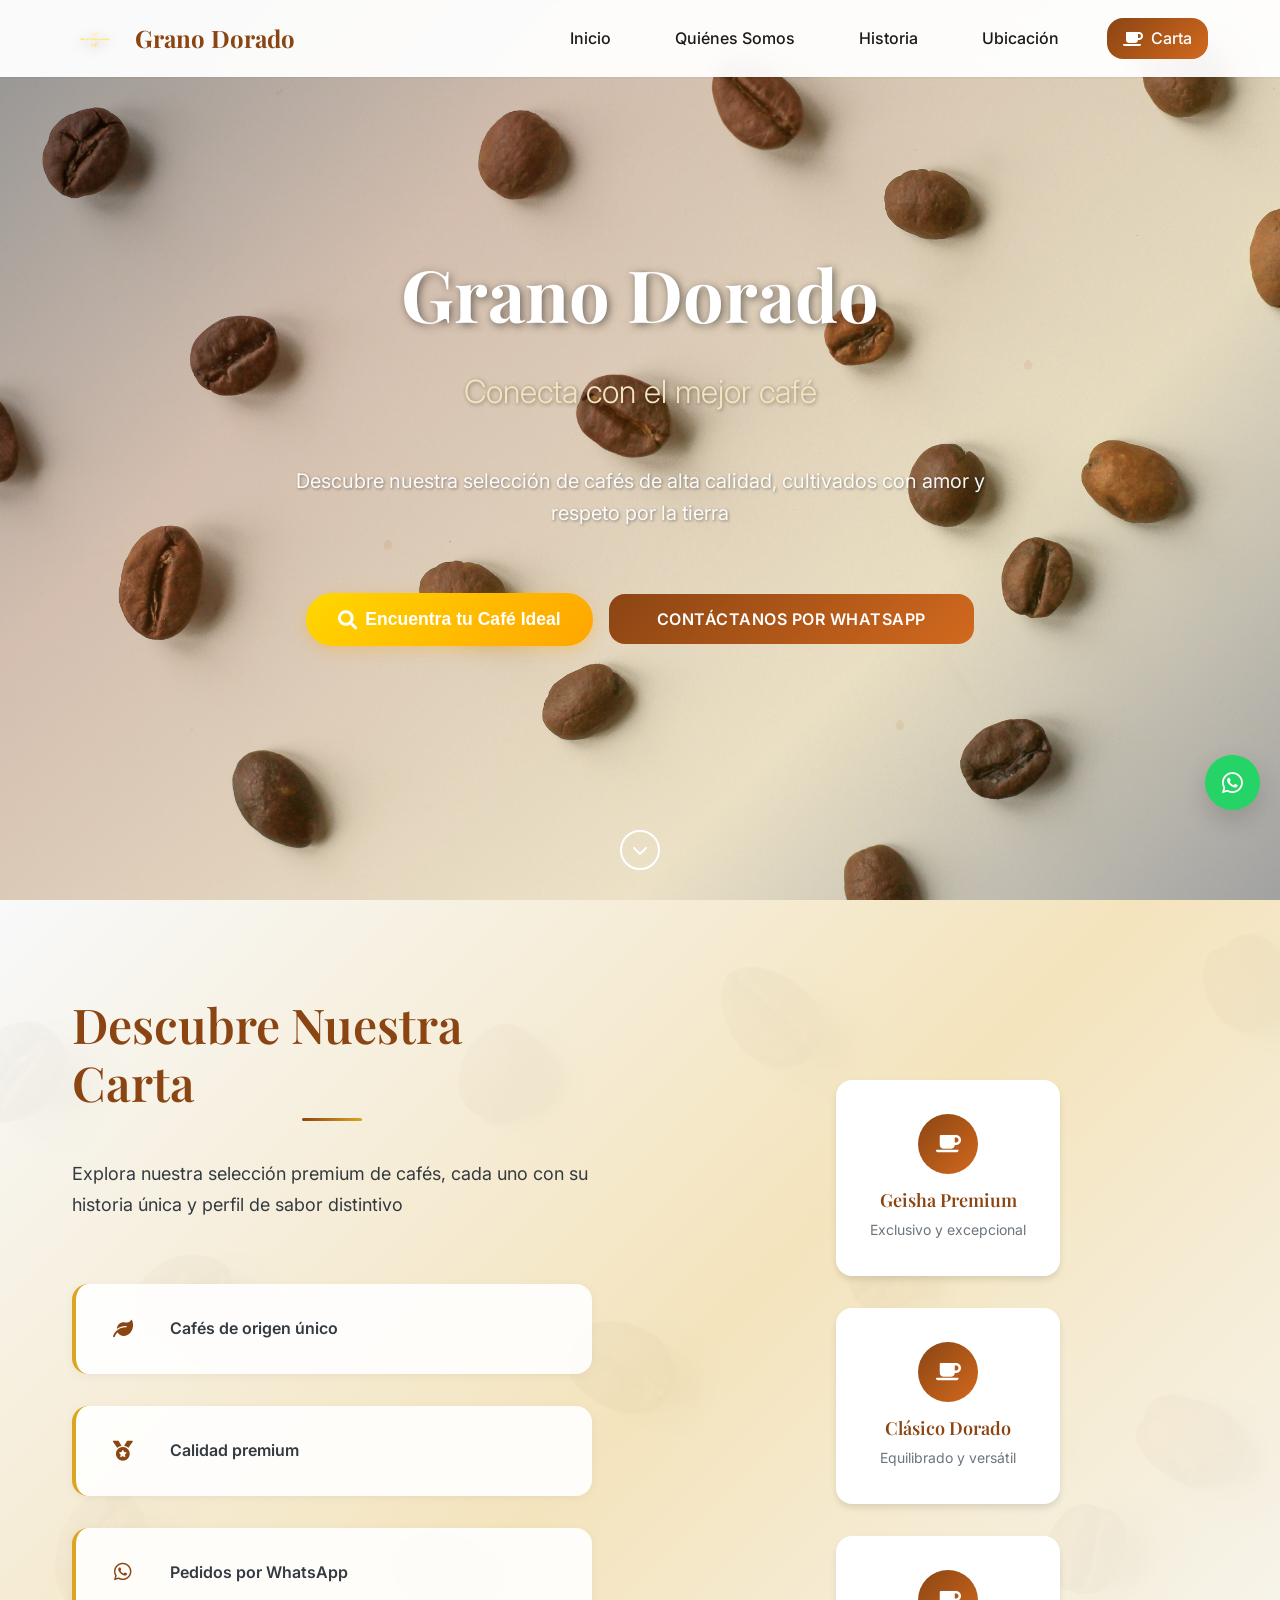
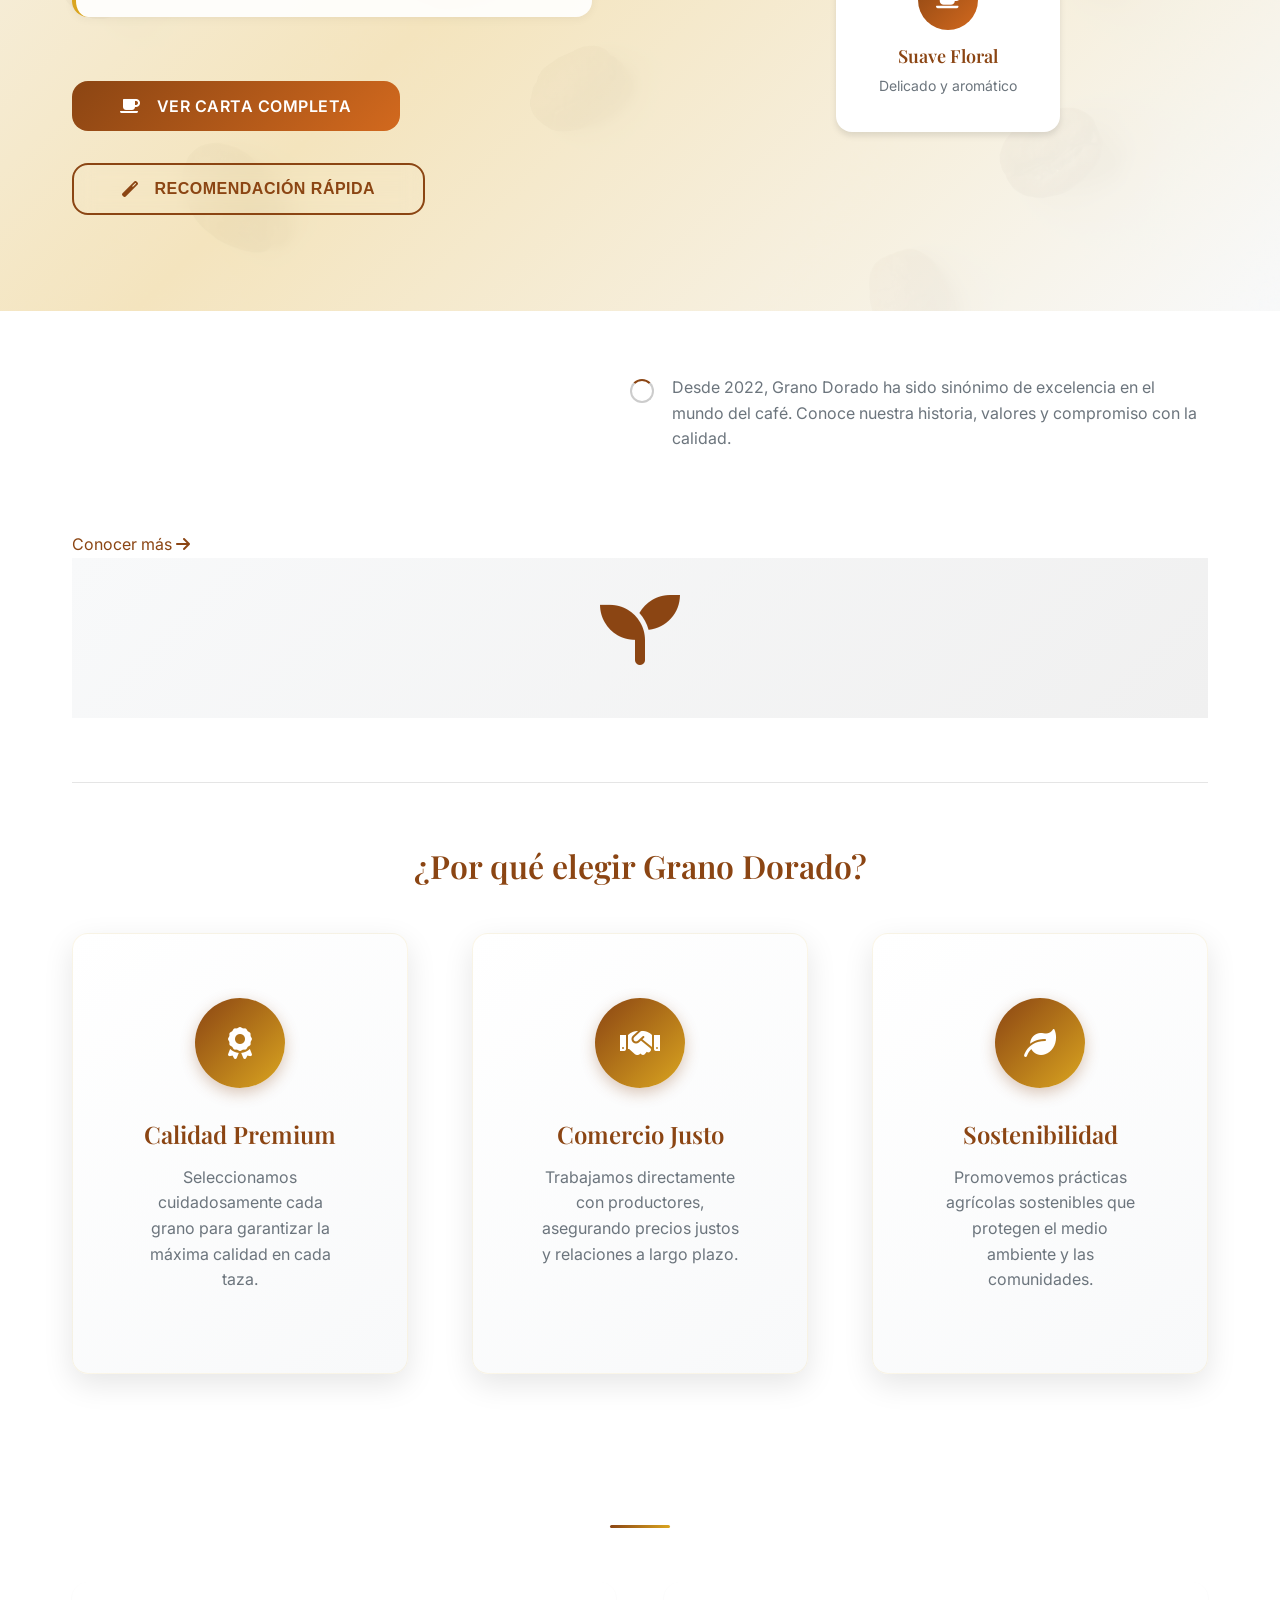
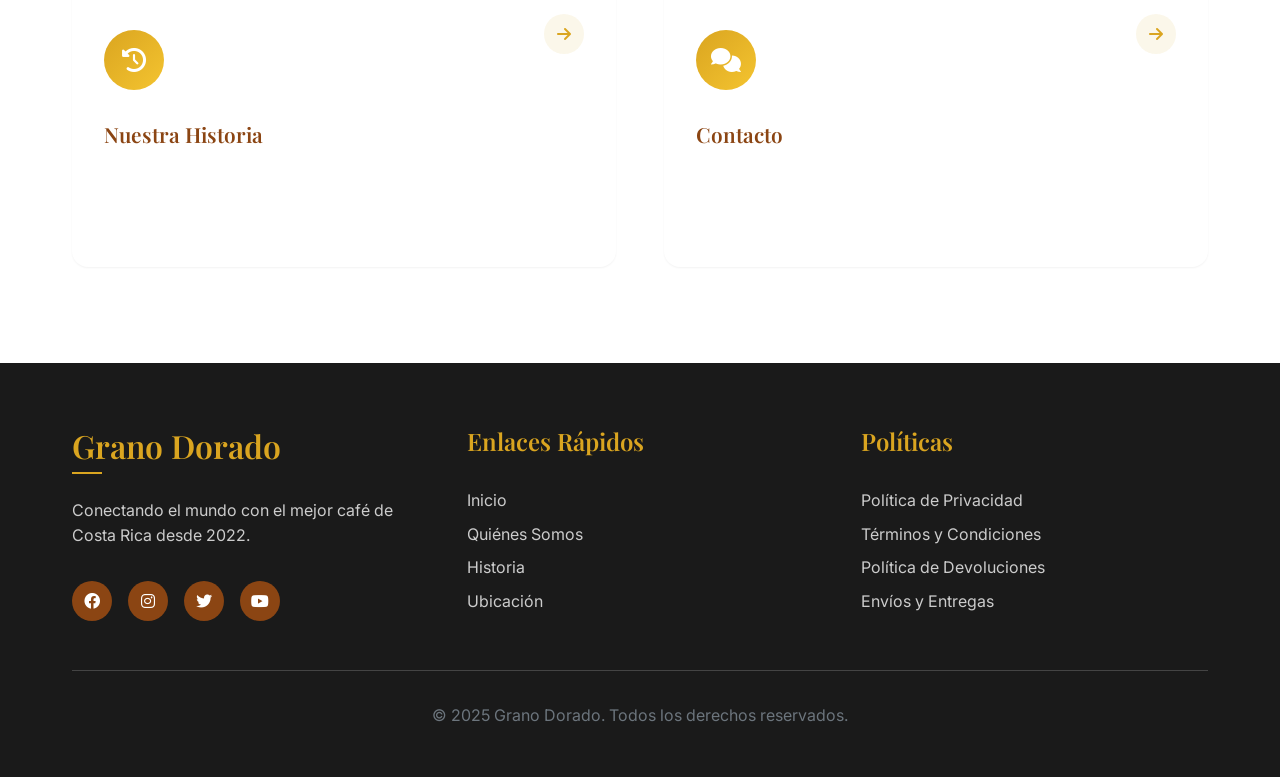
==== commit ba4eafda: "Fix: Resolver problema de caché en Vercel - Actualizar vercel.json y versioning de assets" ====
--- a/index.html
+++ b/index.html
@@ -7,13 +7,16 @@
     <meta name="keywords" content="café, grano, alta calidad, comercio justo, sostenible, orgánico">
     <title>Grano Dorado - Conecta con el mejor café</title>
     
+    <!-- Favicon -->
+    <link rel="icon" type="image/x-icon" href="images/favicon.ico">
+    
     <!-- Fonts -->
     <link rel="preconnect" href="https://fonts.googleapis.com">
     <link rel="preconnect" href="https://fonts.gstatic.com" crossorigin>
     <link href="https://fonts.googleapis.com/css2?family=Inter:wght@300;400;500;600;700&family=Playfair+Display:wght@400;500;600;700&family=Montserrat:wght@300;400;500;600;700;800&display=swap" rel="stylesheet">
     
     <!-- CSS -->
-    <link rel="stylesheet" href="css/styles.css">
+    <link rel="stylesheet" href="css/styles.css?v=2.0">
     
     <!-- Font Awesome for icons -->
     <link rel="stylesheet" href="https://cdnjs.cloudflare.com/ajax/libs/font-awesome/6.0.0/css/all.min.css">
@@ -476,7 +479,7 @@
     </button>
 
     <!-- JavaScript -->
-    <script src="js/main.js"></script>
+    <script src="js/main.js?v=2.0"></script>
     <script src="js/coffee-recommender.js"></script>
     
     <script src="js/video-rapido.js"></script>
--- a/css/styles.css
+++ b/css/styles.css
@@ -182,8 +182,10 @@
 
 /* ===== BUTTONS ===== */
 .cta-button, .submit-btn, .whatsapp-btn {
-  display: inline-block;
-  padding: var(--spacing-sm) var(--spacing-md);
+  display: inline-flex;
+  align-items: center;
+  justify-content: center;
+  padding: var(--spacing-sm) var(--spacing-lg);
   background: linear-gradient(135deg, var(--coffee-brown), var(--coffee-light));
   color: var(--primary-white);
   border: none;
@@ -195,6 +197,10 @@
   transition: all var(--transition-medium);
   position: relative;
   overflow: hidden;
+  text-decoration: none;
+  font-size: var(--fs-base);
+  line-height: 1;
+  min-height: 50px;
 }
 
 .cta-button::before, .submit-btn::before, .whatsapp-btn::before {
@@ -221,6 +227,7 @@
   background: transparent;
   border: 2px solid var(--coffee-brown);
   color: var(--coffee-brown);
+  backdrop-filter: blur(10px);
 }
 
 .cta-button.secondary::before {
@@ -229,6 +236,7 @@
 
 .cta-button.secondary:hover {
   color: var(--primary-white);
+  background: var(--coffee-brown);
 }
 
 /* ===== NAVIGATION ===== */
@@ -380,7 +388,7 @@
 /* ===== CARTA PROMOTION SECTION ===== */
 .carta-promotion {
   padding: var(--spacing-xxl) 0;
-  background: linear-gradient(135deg, var(--gray-light), var(--gold-light));
+  background: linear-gradient(135deg, #f8f9fa 0%, var(--gold-light) 50%, #f8f9fa 100%);
   position: relative;
   overflow: hidden;
 }
@@ -393,7 +401,7 @@
   right: 0;
   bottom: 0;
   background: url('../images/fondo-index.jpg') center/cover;
-  opacity: 0.05;
+  opacity: 0.03;
   z-index: 1;
 }
 
@@ -407,54 +415,60 @@
 }
 
 .promotion-text {
-  max-width: 500px;
+  max-width: 600px;
 }
 
 .promotion-text .section-title {
   text-align: left;
-  margin-bottom: var(--spacing-md);
+  margin-bottom: var(--spacing-lg);
   color: var(--coffee-brown);
+  font-size: clamp(2rem, 5vw, 3rem);
 }
 
 .promotion-text .section-description {
   text-align: left;
   margin-bottom: var(--spacing-xl);
   font-size: var(--fs-lg);
+  color: var(--gray-dark);
+  line-height: 1.7;
 }
 
 /* Coffee Highlights */
 .coffee-highlights {
   display: flex;
   flex-direction: column;
-  gap: var(--spacing-sm);
+  gap: var(--spacing-md);
   margin-bottom: var(--spacing-xl);
 }
 
 .highlight-item {
   display: flex;
   align-items: center;
-  gap: var(--spacing-sm);
-  padding: var(--spacing-sm);
-  background: rgba(255, 255, 255, 0.8);
-  border-radius: var(--radius-md);
+  gap: var(--spacing-md);
+  padding: var(--spacing-md);
+  background: rgba(255, 255, 255, 0.9);
+  border-radius: var(--radius-lg);
   border-left: 4px solid var(--gold-accent);
   transition: all var(--transition-medium);
+  box-shadow: 0 2px 10px rgba(0,0,0,0.05);
 }
 
 .highlight-item:hover {
   transform: translateX(10px);
-  background: rgba(255, 255, 255, 0.95);
+  background: rgba(255, 255, 255, 1);
+  box-shadow: 0 4px 20px rgba(0,0,0,0.1);
 }
 
 .highlight-item i {
   color: var(--coffee-brown);
-  font-size: var(--fs-lg);
-  width: 20px;
+  font-size: var(--fs-xl);
+  width: 30px;
   text-align: center;
+  flex-shrink: 0;
 }
 
 .highlight-item span {
-  font-weight: 500;
+  font-weight: 600;
   color: var(--gray-dark);
 }
 
@@ -666,10 +680,10 @@
   width: 100%;
   height: 100%;
   background: linear-gradient(135deg, 
-    rgba(0, 0, 0, 0.6) 0%, 
-    rgba(139, 69, 19, 0.4) 30%, 
-    rgba(218, 165, 32, 0.3) 70%, 
-    rgba(0, 0, 0, 0.5) 100%);
+    rgba(0, 0, 0, 0.4) 0%, 
+    rgba(139, 69, 19, 0.3) 30%, 
+    rgba(218, 165, 32, 0.2) 70%, 
+    rgba(0, 0, 0, 0.3) 100%);
   z-index: 1;
 }
 
@@ -682,29 +696,36 @@
   text-align: center;
   z-index: 2;
   color: var(--primary-white);
-  max-width: 800px;
+  max-width: 900px;
   padding: 0 var(--spacing-md);
   position: relative;
 }
 
 .hero-title {
-  font-size: var(--fs-6xl);
+  font-size: clamp(2.5rem, 8vw, 4.5rem);
   font-weight: 700;
-  margin-bottom: var(--spacing-sm);
-  text-shadow: 2px 2px 4px rgba(0,0,0,0.3);
+  margin-bottom: var(--spacing-md);
+  text-shadow: 2px 2px 8px rgba(0,0,0,0.5);
+  line-height: 1.1;
 }
 
 .hero-subtitle {
-  font-size: var(--fs-2xl);
-  margin-bottom: var(--spacing-md);
+  font-size: clamp(1.2rem, 4vw, 2rem);
+  margin-bottom: var(--spacing-lg);
   color: var(--gold-light);
   font-weight: 300;
+  text-shadow: 1px 1px 4px rgba(0,0,0,0.4);
 }
 
 .hero-description {
-  font-size: var(--fs-lg);
-  margin-bottom: var(--spacing-lg);
-  color: rgba(255,255,255,0.9);
+  font-size: clamp(1rem, 2.5vw, 1.25rem);
+  margin-bottom: var(--spacing-xl);
+  color: rgba(255,255,255,0.95);
+  max-width: 700px;
+  margin-left: auto;
+  margin-right: auto;
+  line-height: 1.6;
+  text-shadow: 1px 1px 3px rgba(0,0,0,0.4);
 }
 
 .scroll-indicator {
@@ -5023,7 +5044,7 @@
 
 /* Carta Hero Section */
 .carta-hero {
-  min-height: 60vh;
+  min-height: 70vh;
   position: relative;
   display: flex;
   align-items: center;
@@ -5031,6 +5052,7 @@
   text-align: center;
   overflow: hidden;
   background: linear-gradient(135deg, var(--coffee-brown) 0%, var(--coffee-light) 100%);
+  margin-top: 70px;
 }
 
 .carta-hero .hero-background {
@@ -5040,7 +5062,7 @@
   width: 100%;
   height: 100%;
   background: url('../images/fondo-index.jpg') center/cover no-repeat;
-  opacity: 0.3;
+  opacity: 0.2;
   z-index: 1;
 }
 
@@ -5049,26 +5071,29 @@
   z-index: 3;
   color: var(--primary-white);
   max-width: 800px;
-  padding: 0 var(--spacing-md);
+  padding: var(--spacing-xl) var(--spacing-md);
 }
 
 .carta-hero .hero-title {
-  font-size: var(--fs-5xl);
-  margin-bottom: var(--spacing-sm);
-  text-shadow: 2px 2px 4px rgba(0, 0, 0, 0.3);
+  font-size: clamp(2.5rem, 6vw, 4rem);
+  margin-bottom: var(--spacing-md);
+  text-shadow: 2px 2px 8px rgba(0, 0, 0, 0.5);
+  font-weight: 700;
 }
 
 .carta-hero .hero-subtitle {
-  font-size: var(--fs-2xl);
+  font-size: clamp(1.2rem, 3vw, 1.8rem);
   margin-bottom: var(--spacing-md);
   color: var(--gold-light);
+  font-weight: 300;
 }
 
 .carta-hero .hero-description {
   font-size: var(--fs-lg);
-  opacity: 0.9;
+  opacity: 0.95;
   max-width: 600px;
   margin: 0 auto;
+  line-height: 1.6;
 }
 
 /* Coffee Menu Section */
@@ -5144,7 +5169,7 @@
 /* Coffee Grid */
 .coffee-grid {
   display: grid;
-  grid-template-columns: repeat(auto-fit, minmax(300px, 1fr));
+  grid-template-columns: repeat(auto-fit, minmax(320px, 1fr));
   gap: var(--spacing-xl);
   margin-top: var(--spacing-xl);
 }
@@ -5154,11 +5179,12 @@
   background: var(--primary-white);
   border-radius: var(--radius-xl);
   overflow: hidden;
-  box-shadow: var(--shadow-md);
+  box-shadow: 0 4px 20px rgba(0,0,0,0.08);
   transition: all var(--transition-medium);
   opacity: 0;
   transform: translateY(30px);
   position: relative;
+  border: 1px solid rgba(0,0,0,0.05);
 }
 
 .coffee-card.revealed {
@@ -5168,17 +5194,12 @@
 
 .coffee-card:hover {
   transform: translateY(-10px);
-  box-shadow: var(--shadow-xl);
-}
-
-[data-theme="dark"] .coffee-card {
-  background: var(--gray-dark);
-  border: 1px solid rgba(218, 165, 32, 0.1);
+  box-shadow: 0 10px 40px rgba(0,0,0,0.15);
 }
 
 /* Coffee Card Image */
 .coffee-card-image {
-  height: 200px;
+  height: 220px;
   background: linear-gradient(135deg, var(--coffee-brown), var(--coffee-light));
   display: flex;
   align-items: center;
@@ -5195,7 +5216,7 @@
   right: 0;
   bottom: 0;
   background: url('../images/fondo-index.jpg') center/cover;
-  opacity: 0.2;
+  opacity: 0.15;
 }
 
 .coffee-card-image i {
@@ -5203,6 +5224,7 @@
   color: var(--primary-white);
   z-index: 2;
   position: relative;
+  text-shadow: 0 2px 4px rgba(0,0,0,0.3);
 }
 
 /* Intensity Badge */
@@ -5232,51 +5254,43 @@
 
 /* Coffee Card Content */
 .coffee-card-content {
-  padding: var(--spacing-md);
+  padding: var(--spacing-lg);
 }
 
 .coffee-name {
   font-size: var(--fs-xl);
   margin-bottom: var(--spacing-sm);
   color: var(--coffee-brown);
-}
-
-[data-theme="dark"] .coffee-name {
-  color: var(--gold-accent);
+  font-weight: 700;
 }
 
 .coffee-short-description {
   color: var(--gray-medium);
   margin-bottom: var(--spacing-md);
   line-height: 1.6;
+  font-size: var(--fs-base);
 }
 
 /* Coffee Notes */
 .coffee-notes {
   margin-bottom: var(--spacing-md);
-  padding: var(--spacing-sm);
-  background: var(--gray-light);
+  padding: var(--spacing-md);
+  background: linear-gradient(135deg, var(--gray-light), #f8f9fa);
   border-radius: var(--radius-md);
   border-left: 4px solid var(--gold-accent);
-}
-
-[data-theme="dark"] .coffee-notes {
-  background: rgba(218, 165, 32, 0.1);
 }
 
 .notes-label {
   font-weight: 600;
   color: var(--coffee-brown);
   margin-right: var(--spacing-xs);
-}
-
-[data-theme="dark"] .notes-label {
-  color: var(--gold-accent);
+  font-size: var(--fs-sm);
 }
 
 .notes-text {
   color: var(--gray-medium);
   font-style: italic;
+  font-size: var(--fs-sm);
 }
 
 /* Coffee Card Footer */
@@ -5284,7 +5298,9 @@
   display: flex;
   justify-content: space-between;
   align-items: center;
-  margin-top: var(--spacing-md);
+  margin-top: var(--spacing-lg);
+  padding-top: var(--spacing-md);
+  border-top: 1px solid var(--gray-light);
 }
 
 .coffee-price {
@@ -5298,16 +5314,22 @@
 }
 
 .view-details-btn {
-  padding: 0.5rem 1rem;
+  padding: 0.75rem 1.5rem;
   background: linear-gradient(135deg, var(--coffee-brown), var(--coffee-light));
   color: var(--primary-white);
   border: none;
-  border-radius: var(--radius-md);
+  border-radius: var(--border-radius-lg);
   font-weight: 600;
   cursor: pointer;
   transition: all var(--transition-medium);
   position: relative;
   overflow: hidden;
+  font-size: var(--fs-sm);
+  text-transform: uppercase;
+  letter-spacing: 0.5px;
+  box-shadow: 0 3px 12px rgba(139, 69, 19, 0.25);
+  width: 100%;
+  margin-top: var(--spacing-sm);
 }
 
 .view-details-btn::before {
@@ -5578,6 +5600,11 @@
     font-size: var(--fs-sm);
   }
   
+  .view-details-btn {
+    padding: 0.65rem 1.25rem;
+    font-size: var(--fs-xs);
+  }
+  
   .modal-content {
     width: 95%;
     margin: var(--spacing-md);
@@ -5612,4 +5639,48 @@
     min-width: auto;
     margin-bottom: 0.25rem;
   }
+}
+.cta-buttons {
+  display: flex;
+  gap: var(--spacing-md);
+  align-items: center;
+  flex-wrap: wrap;
+  justify-content: center;
+  margin-top: var(--spacing-lg);
+}
+
+.cta-buttons .cta-button {
+  margin: 0;
+  flex-shrink: 0;
+}
+
+/* ===== ADDITIONAL RESPONSIVE IMPROVEMENTS ===== */
+@media (max-width: 768px) {
+  .hero-background {
+    background-attachment: scroll;
+  }
+  
+  .cta-buttons {
+    flex-direction: column;
+    align-items: stretch;
+  }
+  
+  .cta-button {
+    width: 100%;
+    justify-content: center;
+  }
+}
+
+@media (max-width: 480px) {
+  .hero-content {
+    padding: 0 var(--spacing-sm);
+  }
+  
+  .highlight-item {
+    padding: var(--spacing-sm);
+  }
+  
+  .promotion-text {
+    max-width: 100%;
+  }
 }
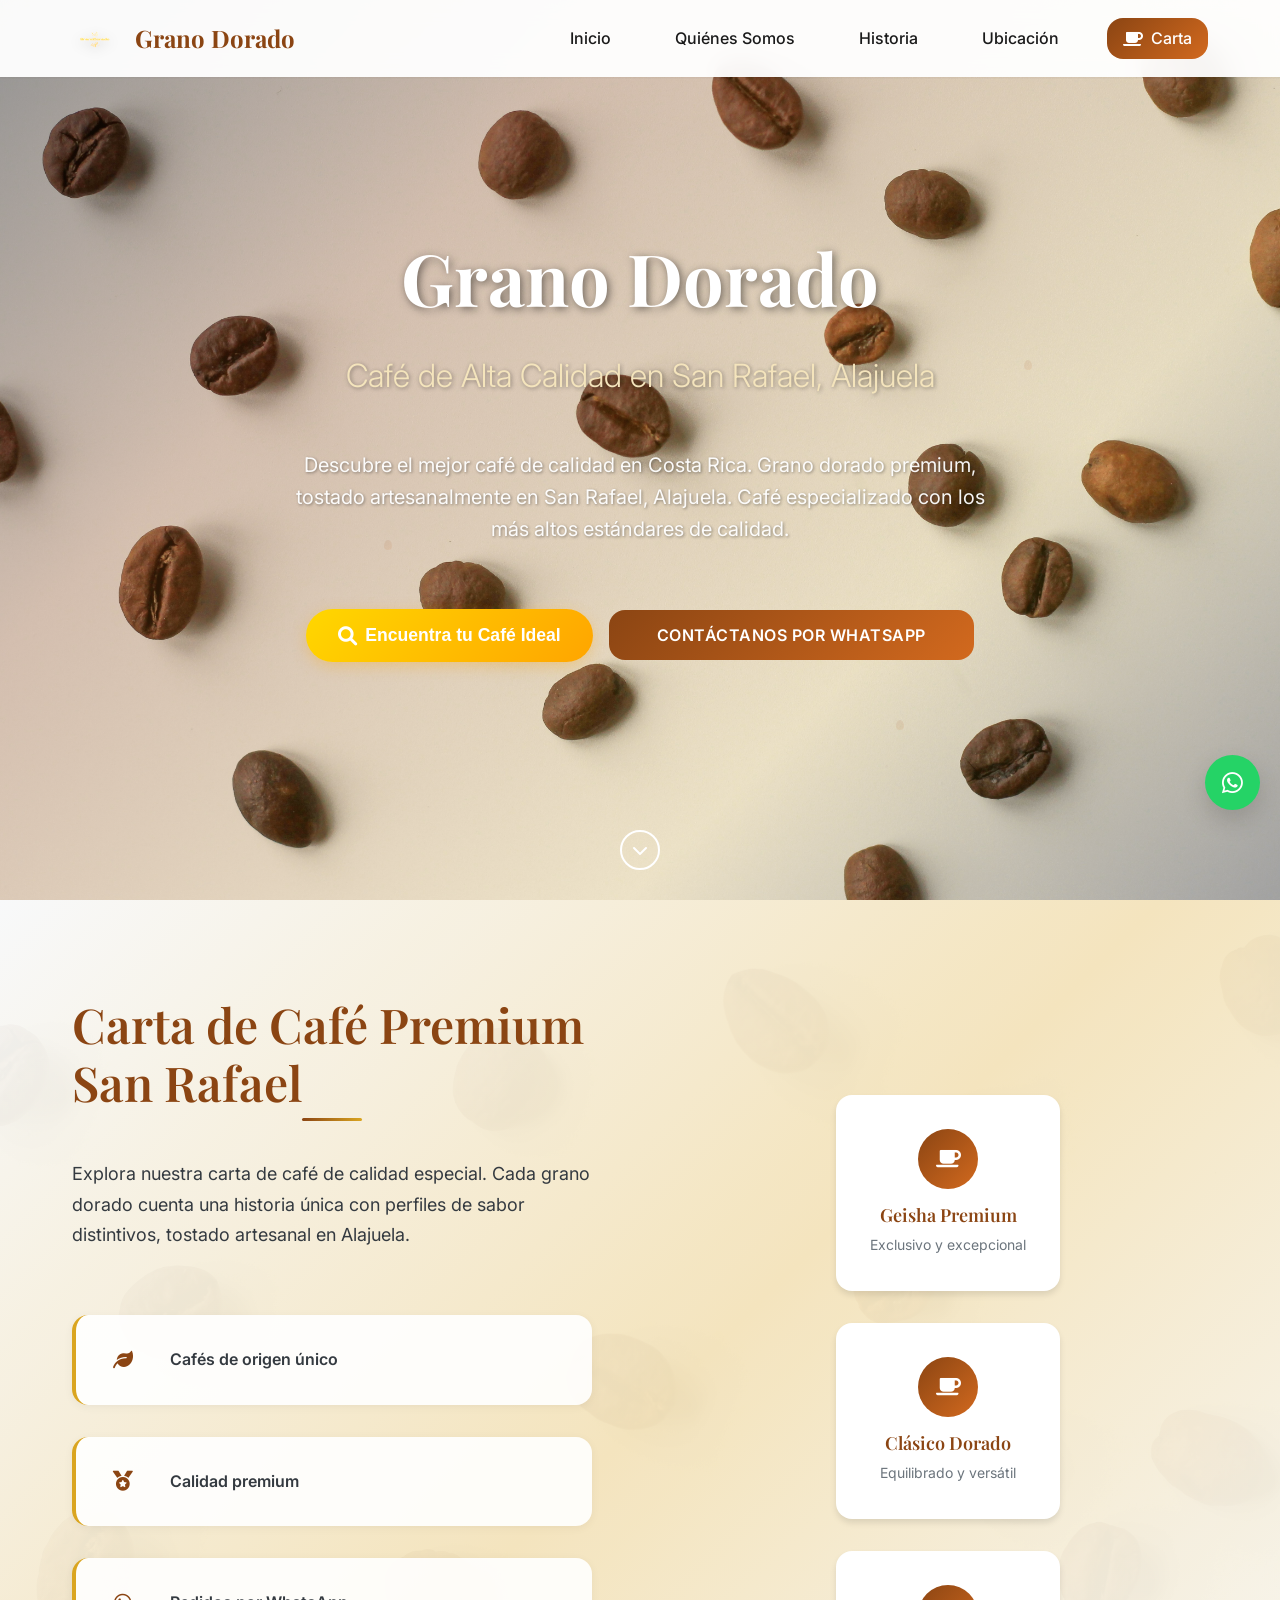
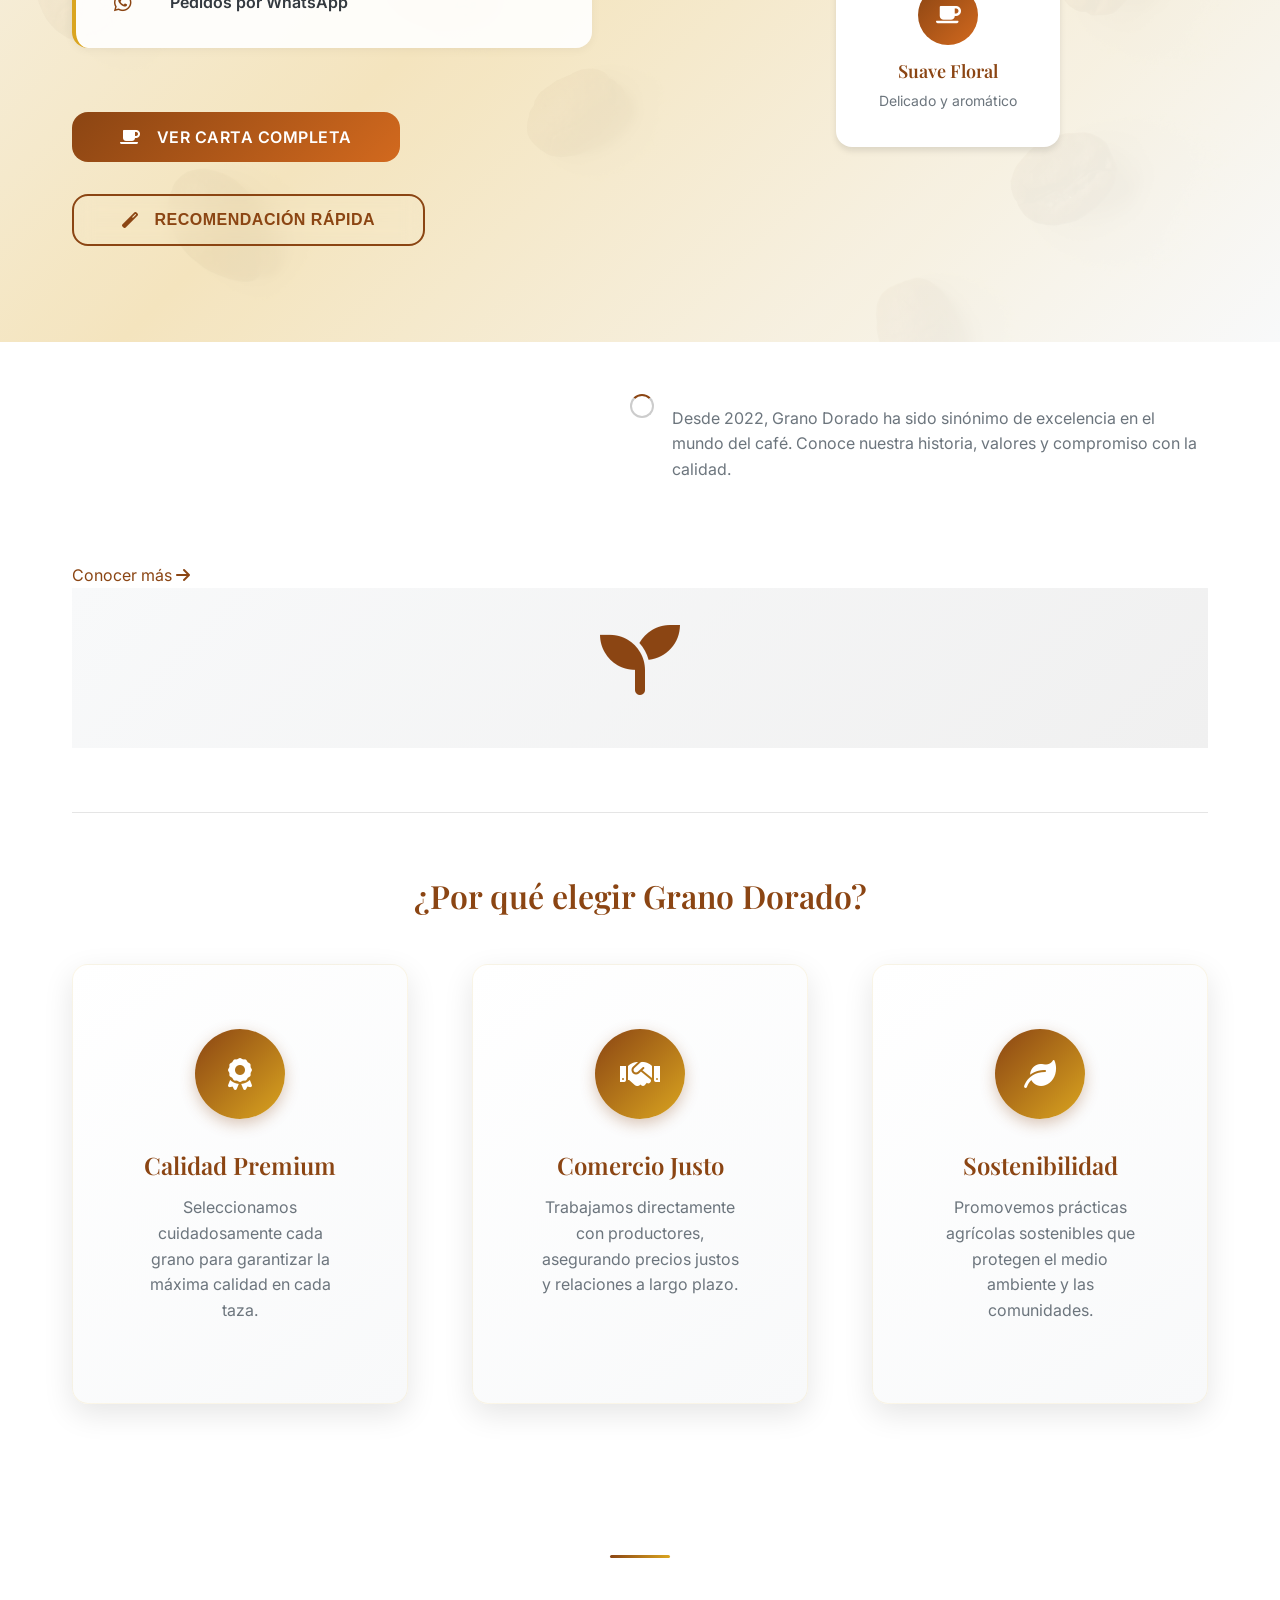
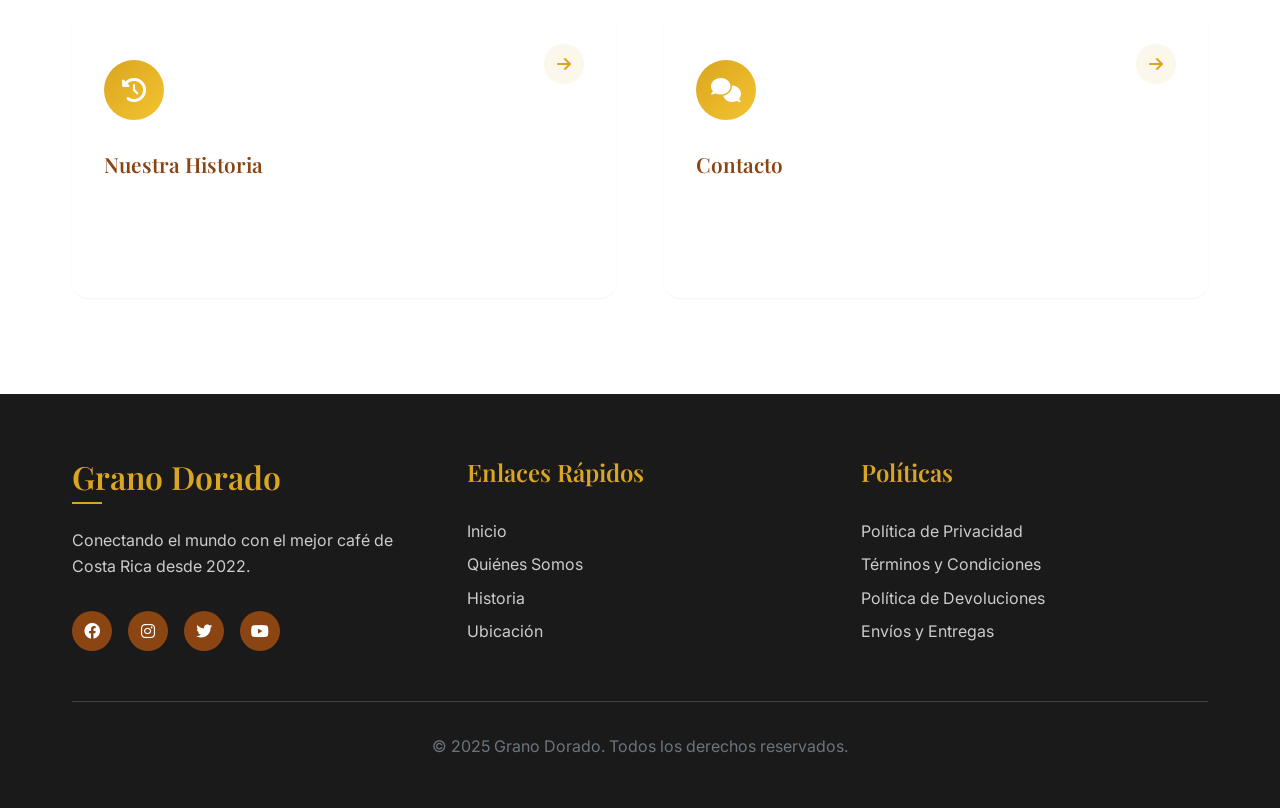
==== commit cc57570d: "SEO: Optimización completa para búsquedas de café de calidad y grano dorado en San Rafael, Alajuela " ====
--- a/index.html
+++ b/index.html
@@ -3,9 +3,67 @@
 <head>
     <meta charset="UTF-8">
     <meta name="viewport" content="width=device-width, initial-scale=1.0">
-    <meta name="description" content="Grano Dorado - Café de alta calidad, comercio justo y sostenible. Conecta con el mejor café de origen.">
-    <meta name="keywords" content="café, grano, alta calidad, comercio justo, sostenible, orgánico">
-    <title>Grano Dorado - Conecta con el mejor café</title>
+    <meta name="description" content="Grano Dorado - Café de alta calidad en San Rafael, Alajuela. Especialistas en café premium, grano dorado tostado artesanalmente. El mejor café de calidad en Costa Rica.">
+    <meta name="keywords" content="café de calidad, grano dorado, café San Rafael, café Alajuela, café premium Costa Rica, café artesanal, tostado especializado, café gourmet, café orgánico, comercio justo">
+    <title>Grano Dorado - Café de Alta Calidad en San Rafael, Alajuela | Costa Rica</title>
+    
+    <!-- SEO Meta Tags -->
+    <meta name="author" content="Grano Dorado">
+    <meta name="robots" content="index, follow">
+    <meta name="googlebot" content="index, follow">
+    <meta name="language" content="Spanish">
+    <meta name="geo.region" content="CR-A">
+    <meta name="geo.placename" content="San Rafael, Alajuela">
+    <meta name="geo.position" content="10.0156;-84.1142">
+    <meta name="ICBM" content="10.0156, -84.1142">
+    <link rel="canonical" href="https://granodorado.vercel.app/">
+    <link rel="sitemap" type="application/xml" href="/sitemap.xml">
+    
+    <!-- Open Graph Meta Tags -->
+    <meta property="og:title" content="Grano Dorado - Café de Alta Calidad en San Rafael, Alajuela">
+    <meta property="og:description" content="Descubre el mejor café de calidad en San Rafael, Alajuela. Grano Dorado ofrece café premium tostado artesanalmente con los más altos estándares de calidad.">
+    <meta property="og:type" content="website">
+    <meta property="og:url" content="https://granodorado.vercel.app/">
+    <meta property="og:image" content="https://granodorado.vercel.app/images/logo-grano-dorado.png">
+    <meta property="og:locale" content="es_CR">
+    <meta property="og:site_name" content="Grano Dorado">
+    
+    <!-- Twitter Card Meta Tags -->
+    <meta name="twitter:card" content="summary_large_image">
+    <meta name="twitter:title" content="Grano Dorado - Café de Alta Calidad en San Rafael, Alajuela">
+    <meta name="twitter:description" content="El mejor café de calidad en San Rafael, Alajuela. Grano dorado premium tostado artesanalmente.">
+    <meta name="twitter:image" content="https://granodorado.vercel.app/images/logo-grano-dorado.png">
+    
+    <!-- Local Business Schema -->
+    <script type="application/ld+json">
+    {
+      "@context": "https://schema.org",
+      "@type": "LocalBusiness",
+      "name": "Grano Dorado",
+      "description": "Café de alta calidad en San Rafael, Alajuela. Especialistas en café premium tostado artesanalmente.",
+      "url": "https://granodorado.vercel.app/",
+      "telephone": "+506-XXXX-XXXX",
+      "address": {
+        "@type": "PostalAddress",
+        "addressLocality": "San Rafael",
+        "addressRegion": "Alajuela",
+        "addressCountry": "CR"
+      },
+      "geo": {
+        "@type": "GeoCoordinates",
+        "latitude": "10.0156",
+        "longitude": "-84.1142"
+      },
+      "openingHours": "Mo-Su 06:00-20:00",
+      "servesCuisine": "Coffee",
+      "priceRange": "$$",
+      "image": "https://granodorado.vercel.app/images/logo-grano-dorado.png",
+      "sameAs": [
+        "https://www.facebook.com/granodorado",
+        "https://www.instagram.com/granodorado"
+      ]
+    }
+    </script>
     
     <!-- Favicon -->
     <link rel="icon" type="image/x-icon" href="images/favicon.ico">
@@ -32,7 +90,7 @@
         <!-- Loading Overlay -->
         <div class="loading-overlay">
             <div class="loading-logo">
-                    <img src="images/logo-grano-dorado.png" alt="Grano Dorado" class="logo-image">            </div>
+                    <img src="images/logo-grano-dorado.png" alt="Grano Dorado - Café de Alta Calidad San Rafael Alajuela Costa Rica" class="logo-image">            </div>
             <p class="loading-text">Cargando...</p>
             <div class="loading-progress">
                 <div class="progress-bar" id="progressBar"></div>
@@ -45,7 +103,7 @@
         <div class="nav-container">
             <div class="nav-logo">
                 <a href="index.html">
-                    <img src="images/logo-grano-dorado.png" alt="Grano Dorado" class="nav-logo-image">
+                    <img src="images/logo-grano-dorado.png" alt="Grano Dorado Logo - Café Premium San Rafael Alajuela" class="nav-logo-image">
                     <h2>Grano Dorado</h2>
                 </a>
             </div>
@@ -99,8 +157,8 @@
         <div class="hero-content">
             <div class="hero-text">
                 <h1 class="hero-title fade-in">Grano Dorado</h1>
-                <p class="hero-subtitle fade-in">Conecta con el mejor café</p>
-                <p class="hero-description fade-in">Descubre nuestra selección de cafés de alta calidad, cultivados con amor y respeto por la tierra</p>
+                <p class="hero-subtitle fade-in">Café de Alta Calidad en San Rafael, Alajuela</p>
+                <p class="hero-description fade-in">Descubre el mejor café de calidad en Costa Rica. Grano dorado premium, tostado artesanalmente en San Rafael, Alajuela. Café especializado con los más altos estándares de calidad.</p>
                 
                 <div class="hero-buttons fade-in">
                     <button class="coffee-recommender-btn" id="coffeeRecommenderBtn">
@@ -124,8 +182,8 @@
         <div class="container">
             <div class="promotion-content">
                 <div class="promotion-text reveal">
-                    <h2 class="section-title">Descubre Nuestra Carta</h2>
-                    <p class="section-description">Explora nuestra selección premium de cafés, cada uno con su historia única y perfil de sabor distintivo</p>
+                    <h2 class="section-title">Carta de Café Premium San Rafael</h2>
+                    <p class="section-description">Explora nuestra carta de café de calidad especial. Cada grano dorado cuenta una historia única con perfiles de sabor distintivos, tostado artesanal en Alajuela.</p>
                     
                     <div class="coffee-highlights">
                         <div class="highlight-item">
